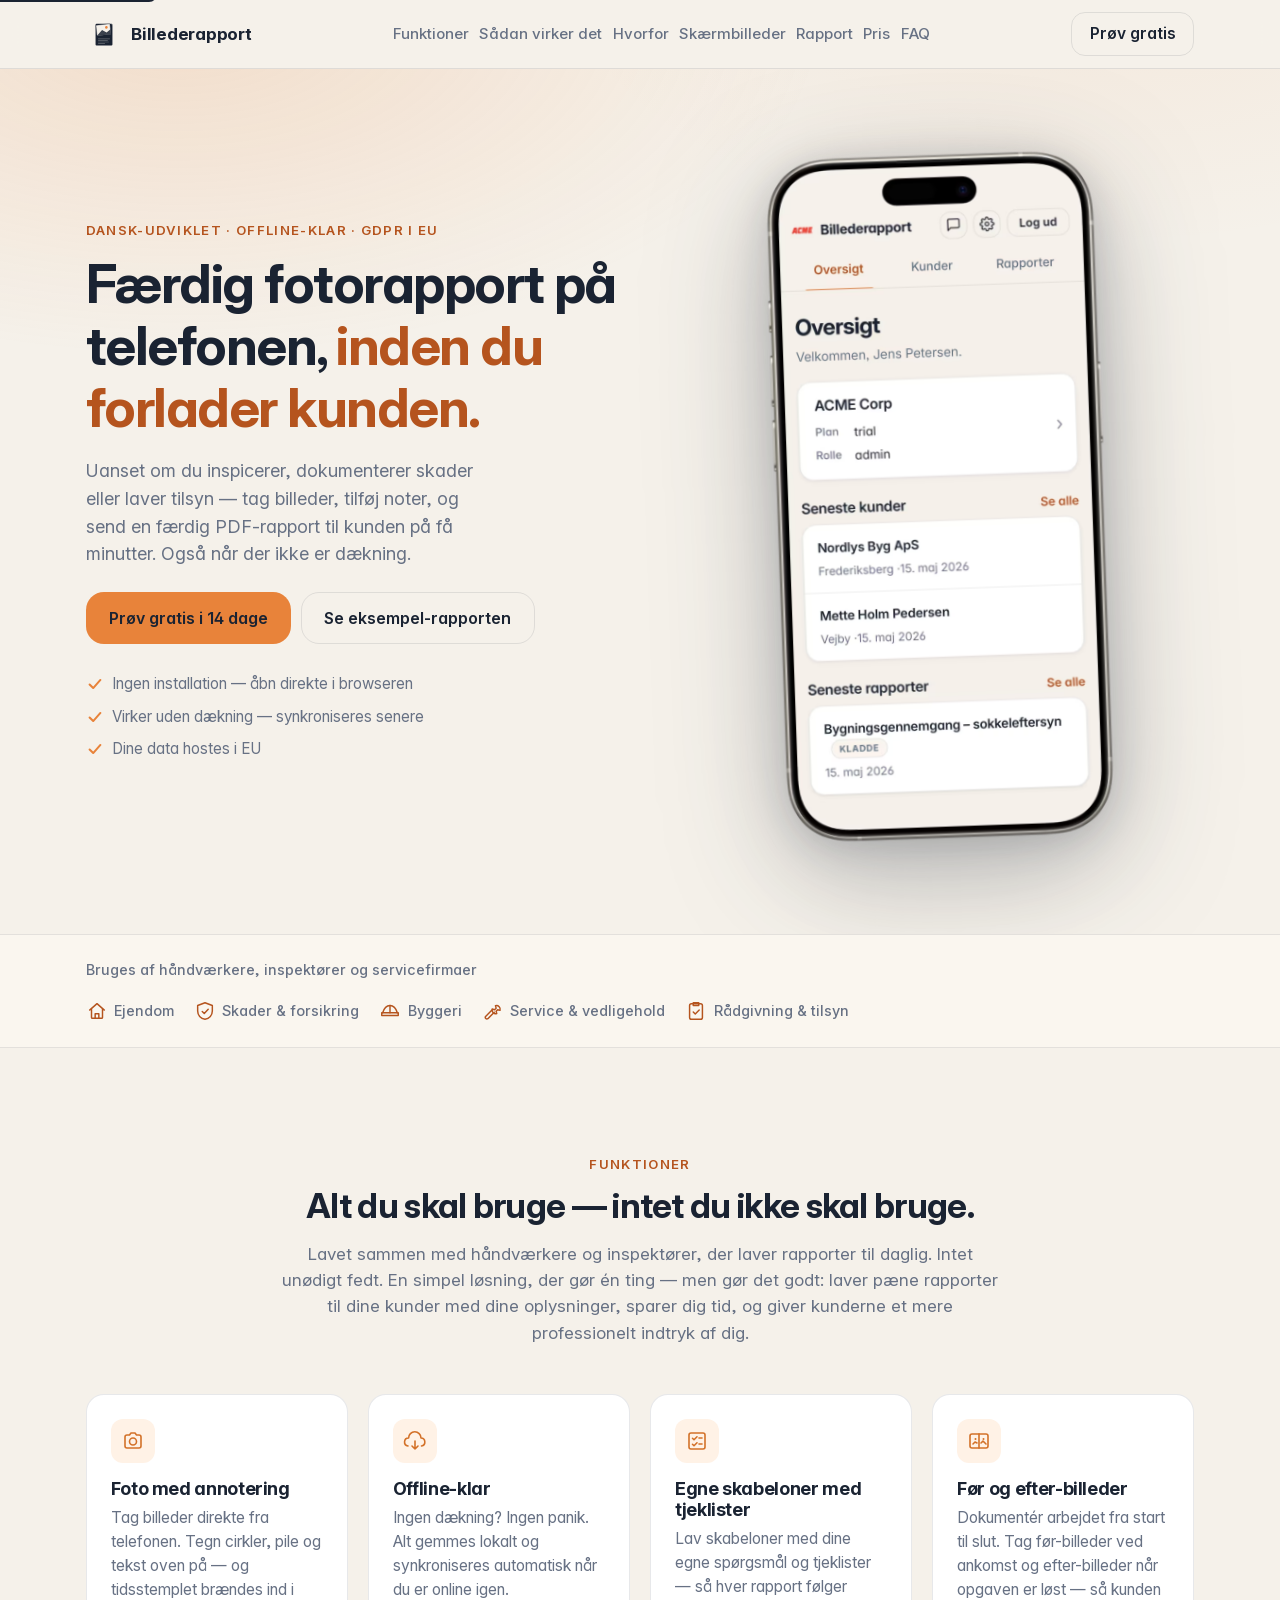
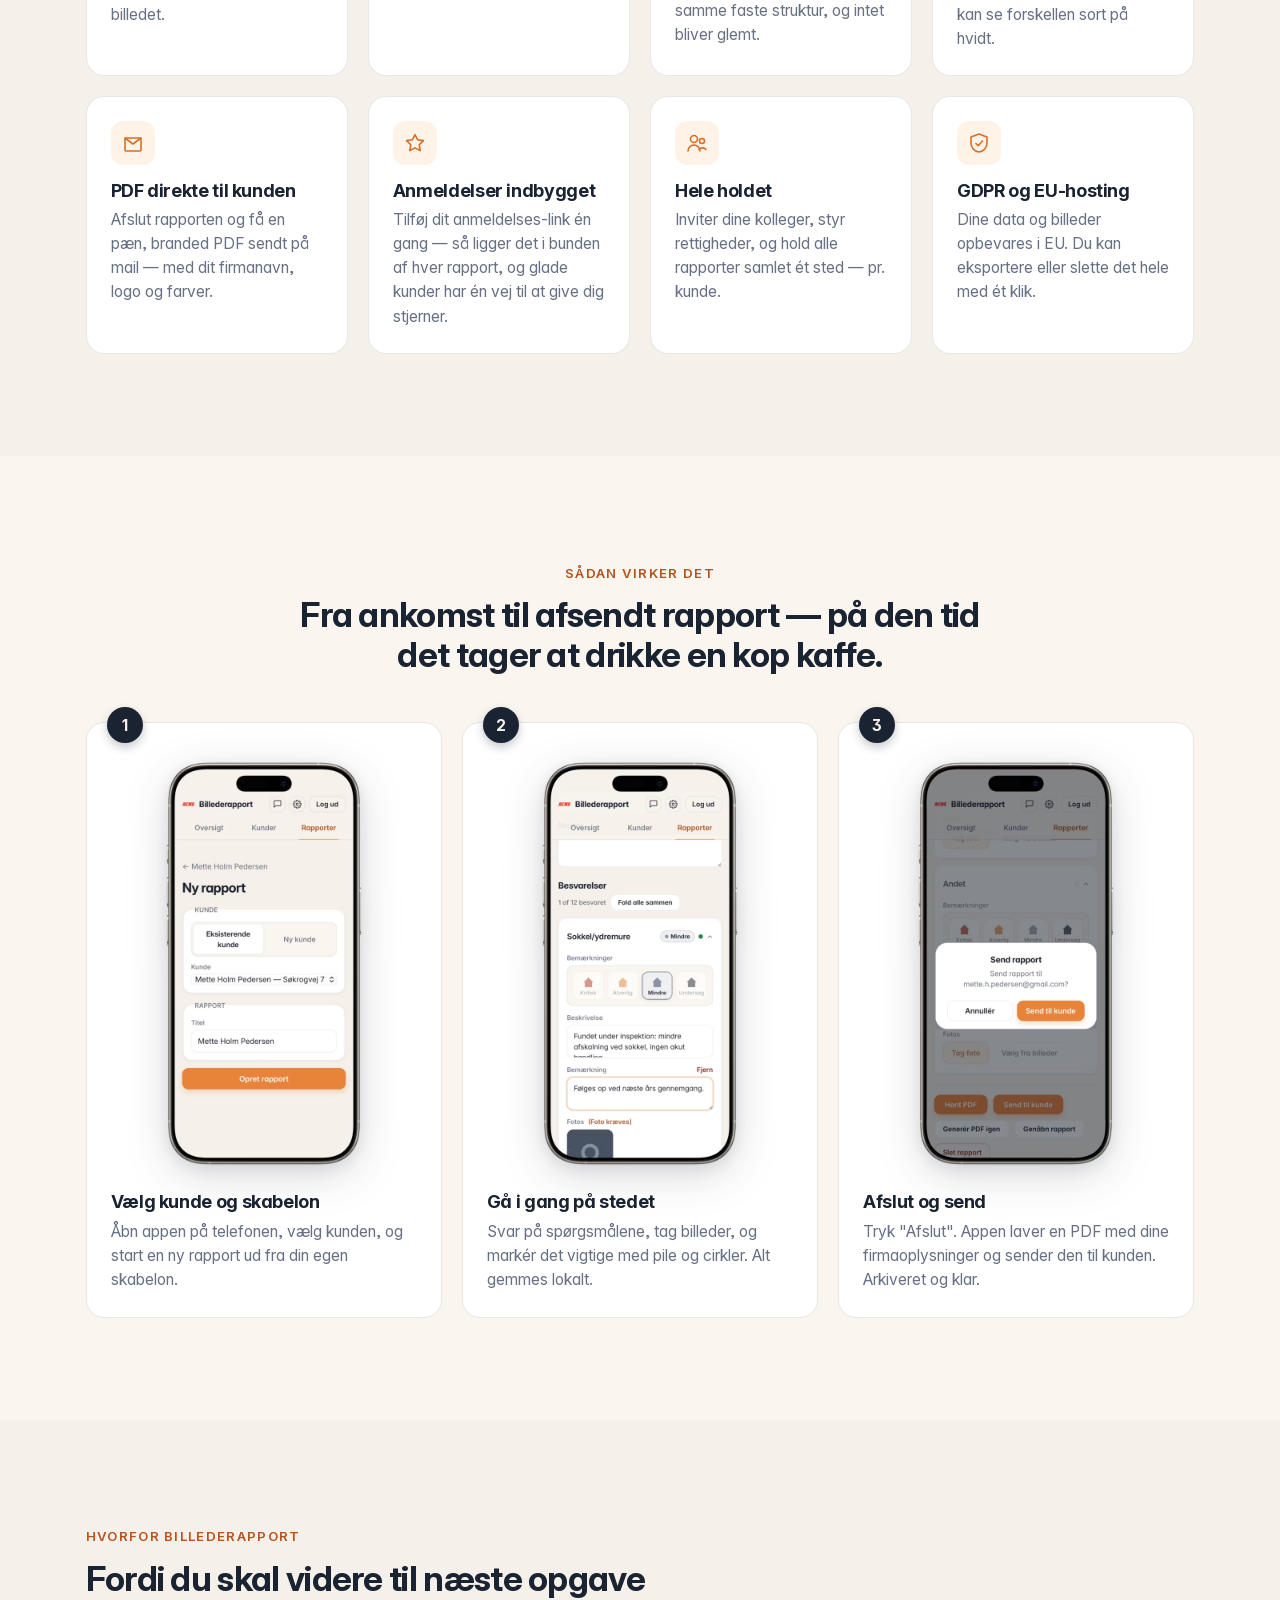
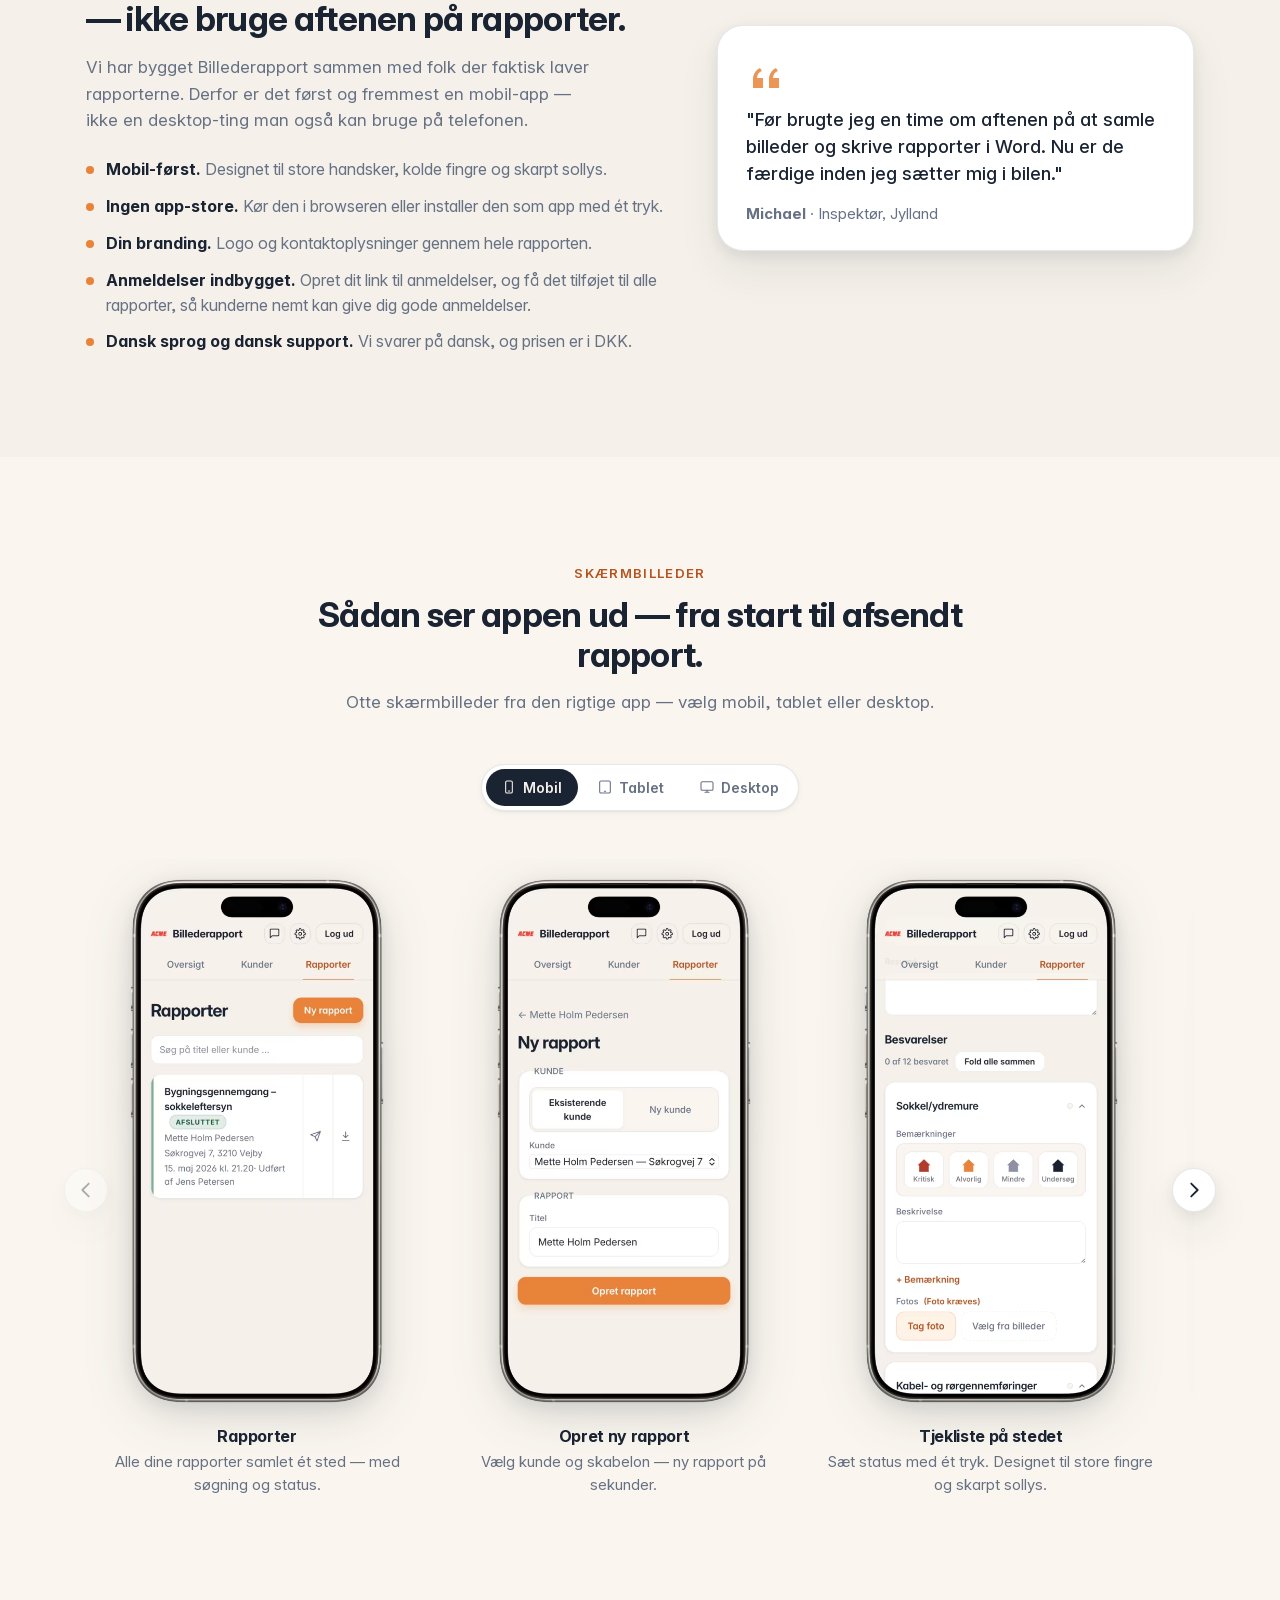
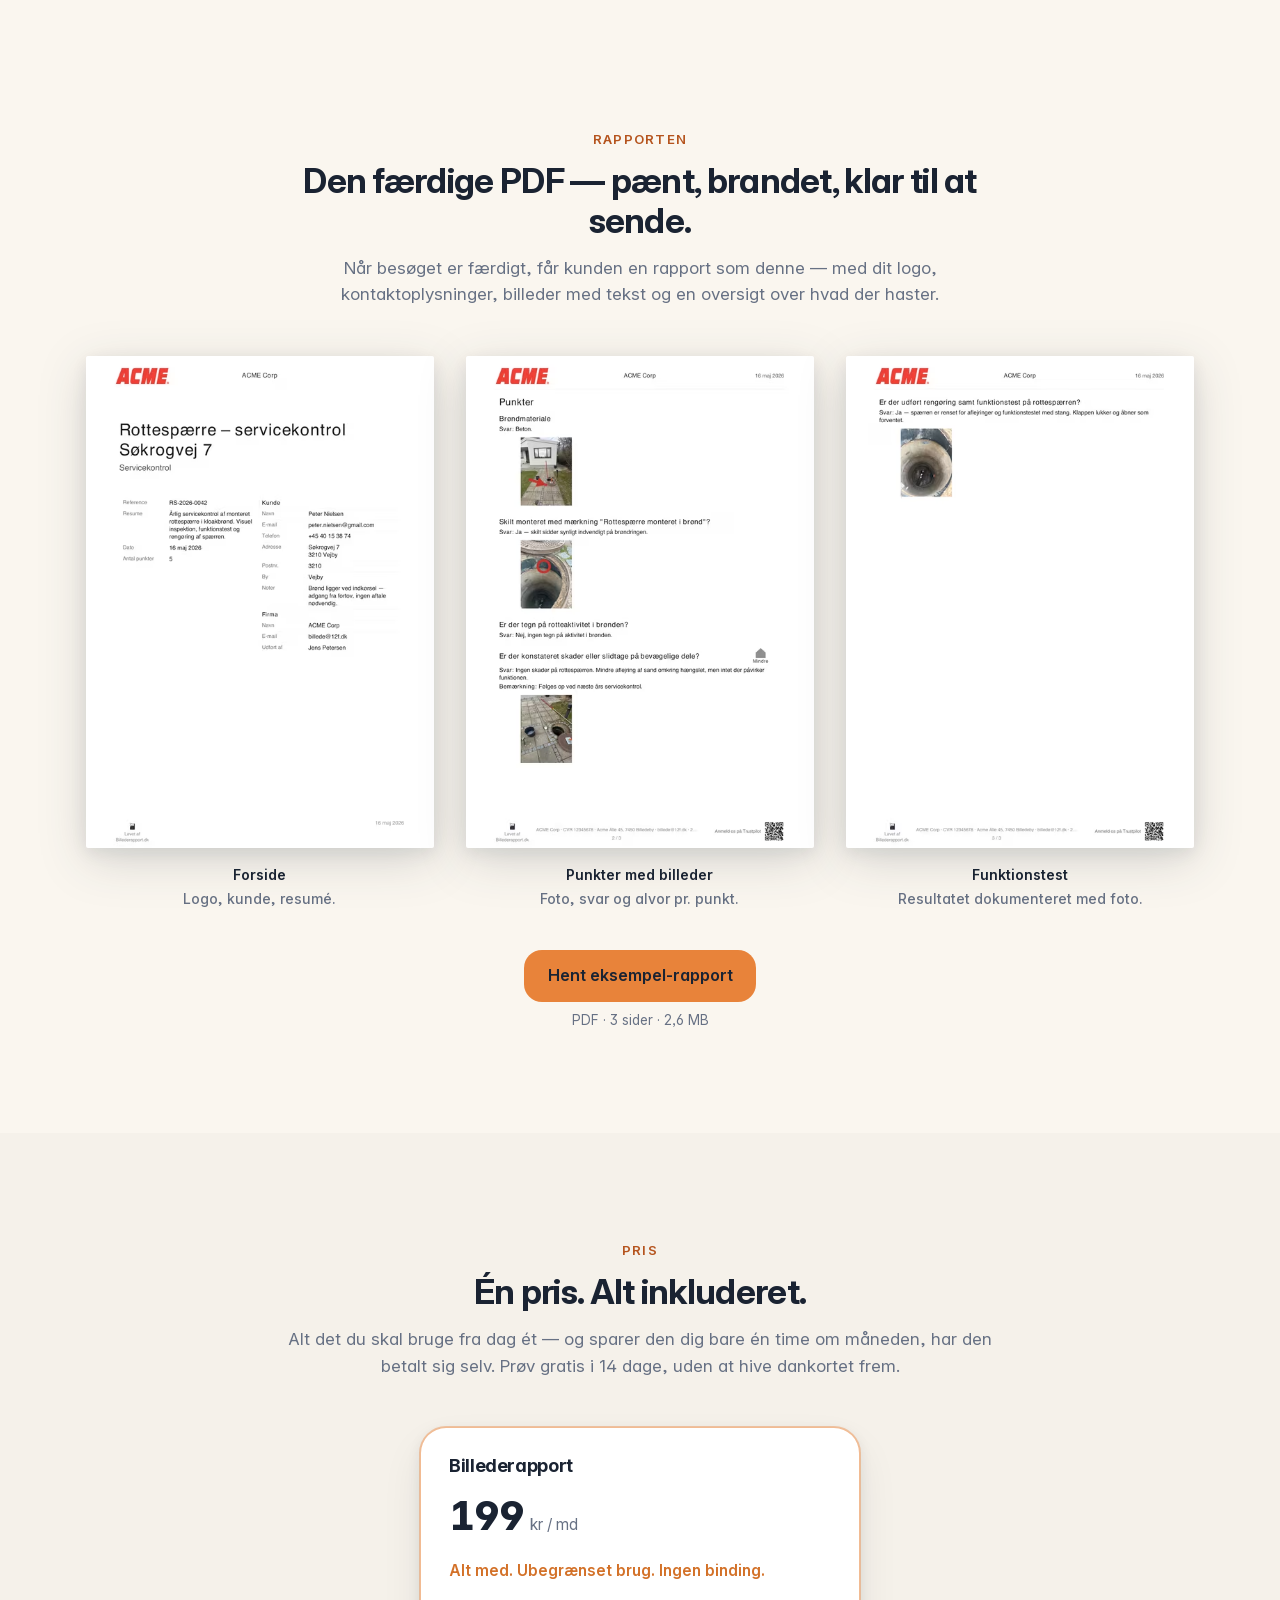
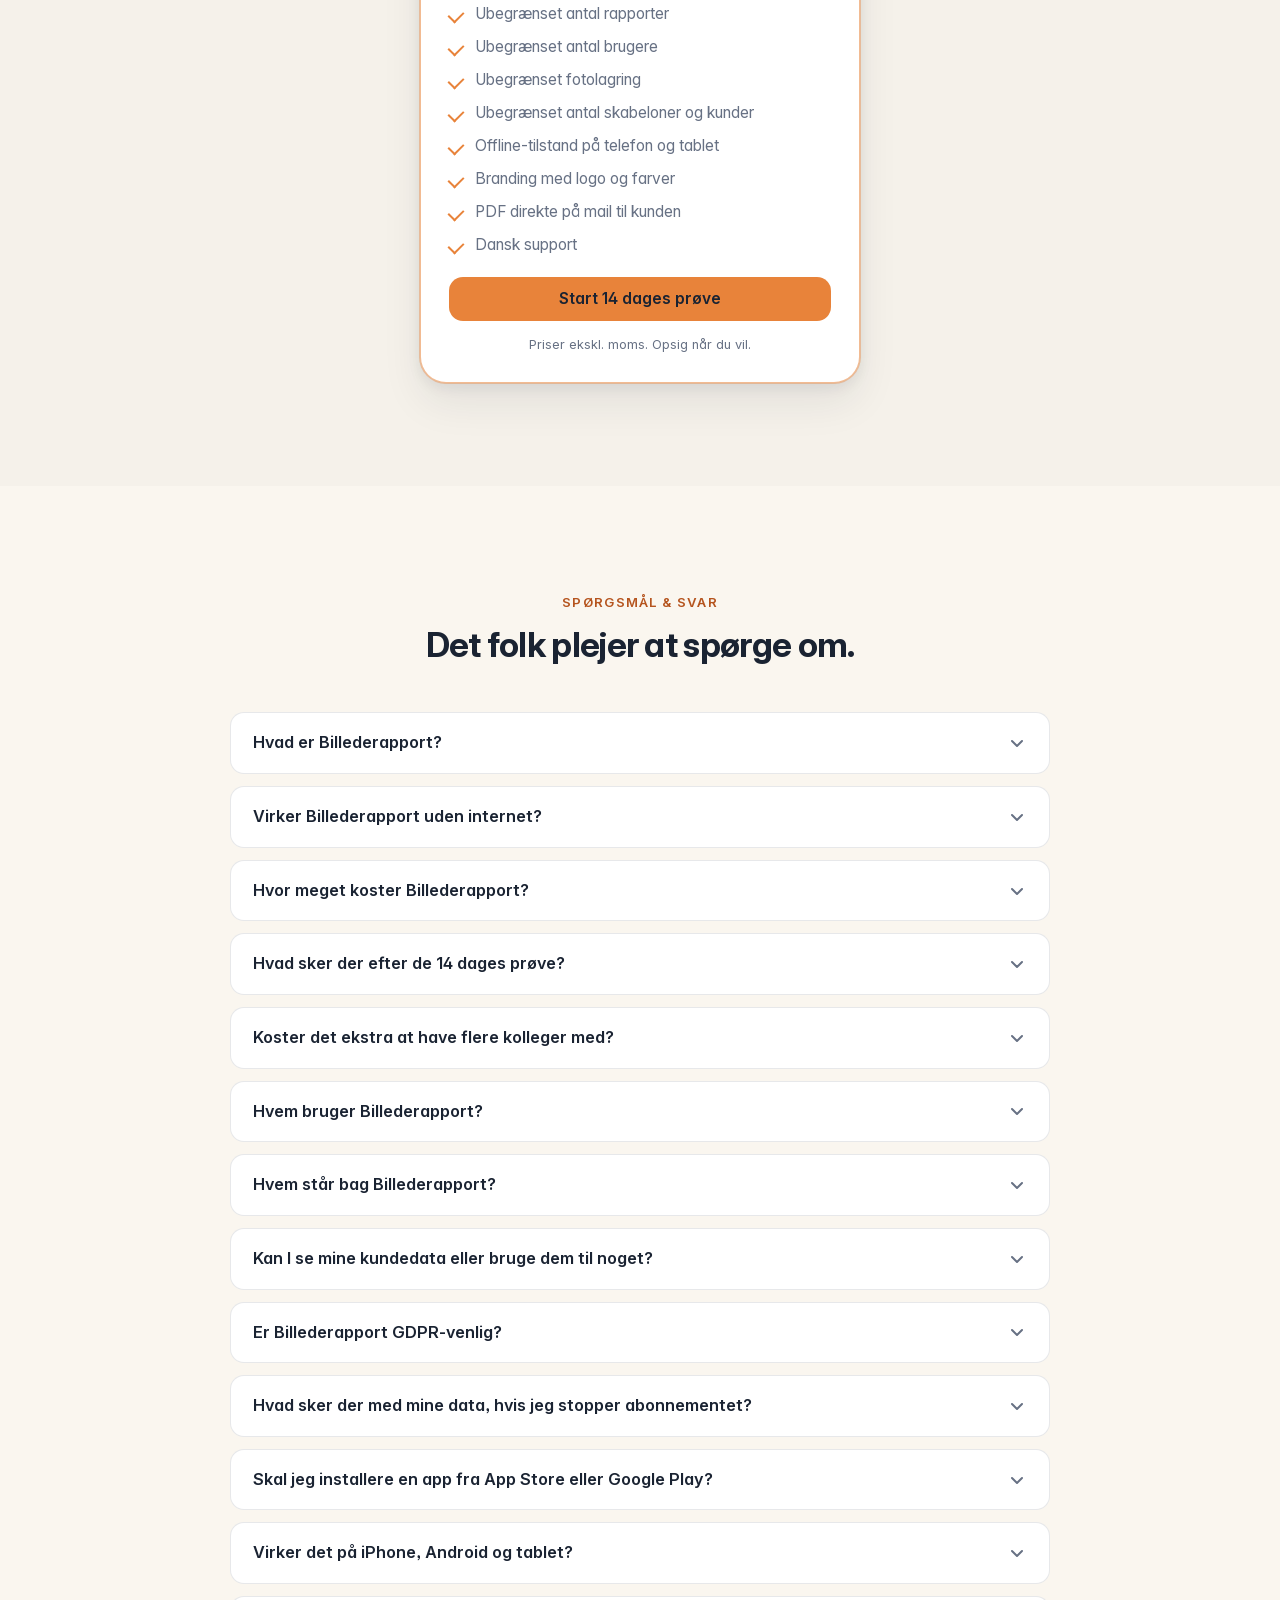
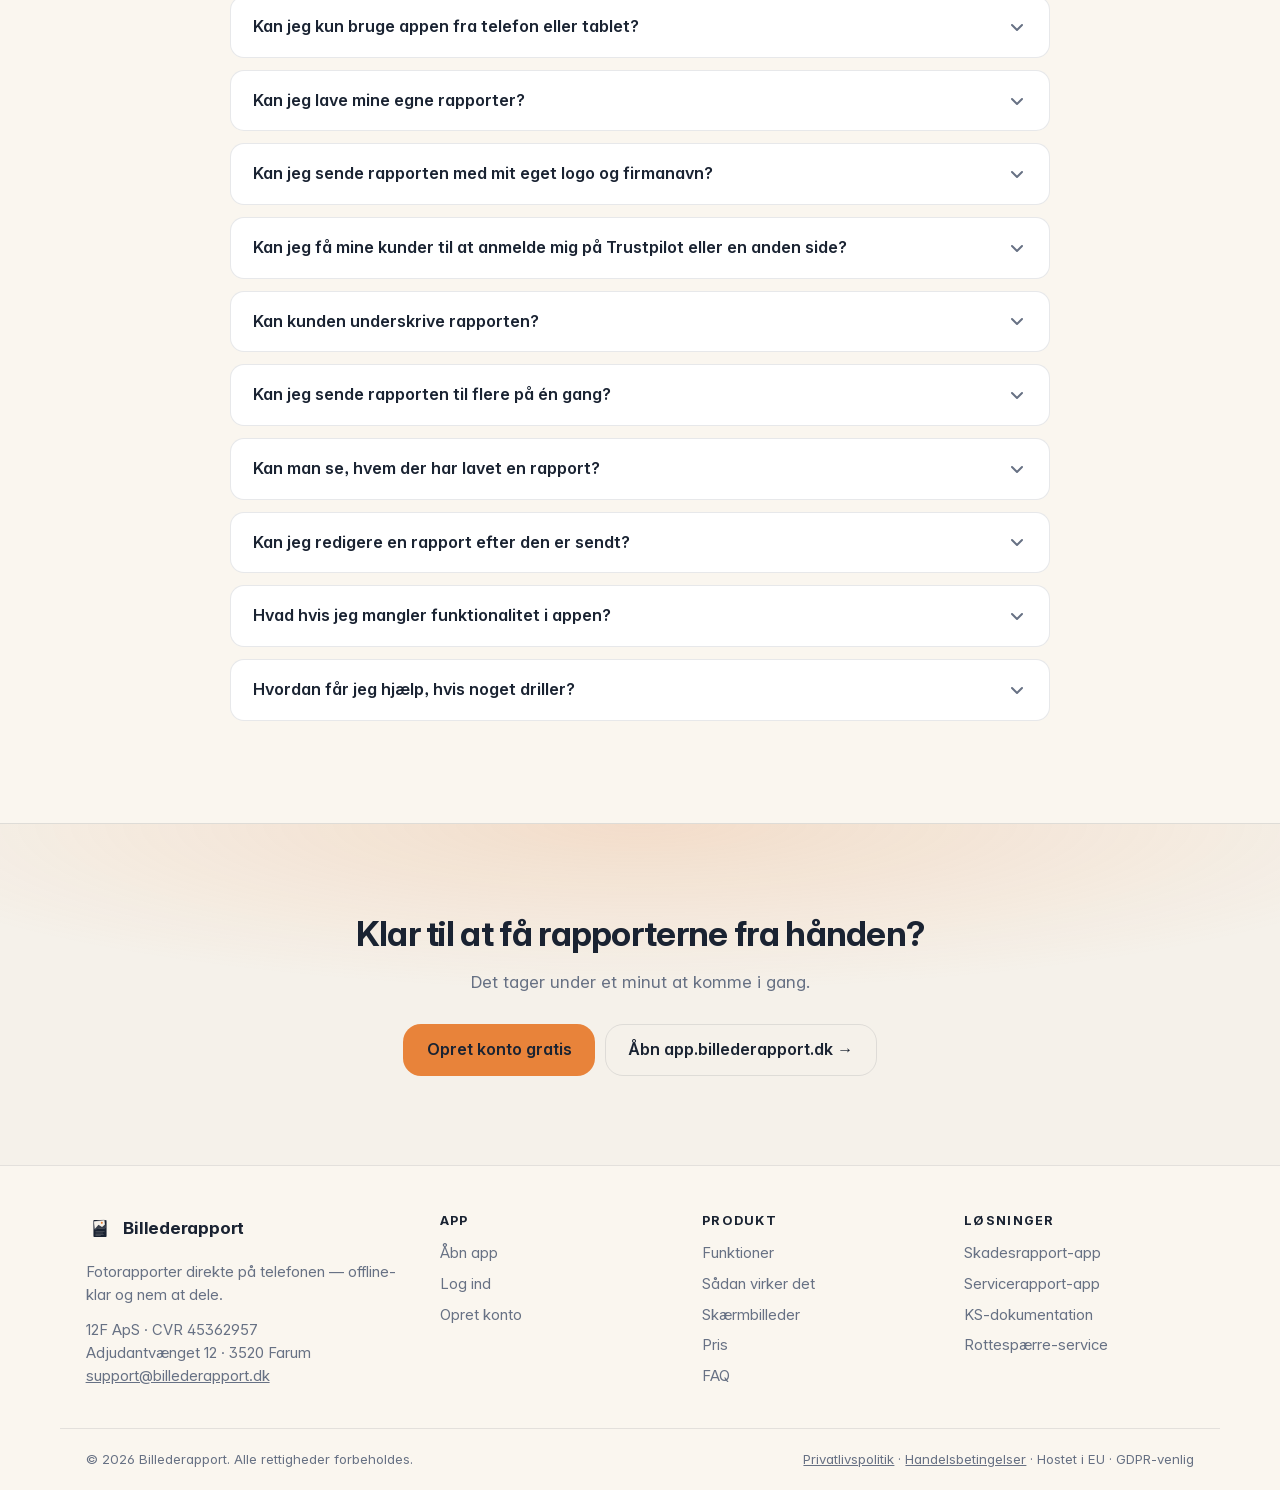
==== index.html @ 7e0859b1 "Publish business address: footer, legal pages, Organization JSON-LD (#67) Adjudantvænget 12, 3520 Fa" ====
<!doctype html>
<html lang="da">
  <head>
    <meta charset="utf-8" />
    <meta name="viewport" content="width=device-width, initial-scale=1, viewport-fit=cover" />
    <meta name="theme-color" content="#F5F1EA" media="(prefers-color-scheme: light)" />
    <meta name="theme-color" content="#0E1520" media="(prefers-color-scheme: dark)" />
    <meta name="color-scheme" content="light dark" />

    <title>Fotorapport-app til håndværkere og inspektører | Billederapport</title>
    <meta name="description" content="Fotorapport-app til håndværkere og inspektører. Tag billeder, tilføj noter og send en færdig PDF til kunden — også uden dækning. Dansk og GDPR-venlig." />

    <meta property="og:type" content="website" />
    <meta property="og:locale" content="da_DK" />
    <meta property="og:title" content="Fotorapport-app til håndværkere og inspektører | Billederapport" />
    <meta
      property="og:description"
      content="Tag billeder, tilføj noter og send en færdig PDF-rapport til kunden. Offline-klar og mobil-først."
    />
    <meta property="og:image" content="https://billederapport.dk/assets/og/og-card.png" />
    <meta property="og:image:width" content="1200" />
    <meta property="og:image:height" content="630" />
    <meta property="og:url" content="https://billederapport.dk/" />
    <meta name="twitter:card" content="summary_large_image" />
    <meta name="twitter:image" content="https://billederapport.dk/assets/og/og-card.png" />

    <link rel="icon" href="/favicon.ico" sizes="any" />
    <link rel="icon" type="image/svg+xml" href="/assets/logo/logo-color.svg" media="(prefers-color-scheme: light)" />
    <link rel="icon" type="image/svg+xml" href="/assets/logo/logo-dark.svg" media="(prefers-color-scheme: dark)" />
    <link rel="apple-touch-icon" sizes="180x180" href="/assets/logo/apple-touch-icon.png" />

    <link rel="canonical" href="https://billederapport.dk/" />
    <link rel="alternate" hreflang="da-DK" href="https://billederapport.dk/" />
    <link rel="alternate" hreflang="x-default" href="https://billederapport.dk/" />

    <meta name="robots" content="index, follow, max-image-preview:large, max-snippet:-1, max-video-preview:-1" />
    <meta name="author" content="Billederapport" />
    <meta name="publisher" content="Billederapport" />
    <meta name="geo.region" content="DK" />
    <meta name="geo.placename" content="Denmark" />
    <meta name="language" content="Danish" />
    <meta name="keywords" content="fotorapport, fotorapport app, skadesrapport, inspektionsrapport, tilsynsrapport, fotodokumentation, byggetilsyn, mobil rapport, PDF rapport, håndværker app, GDPR, offline" />

    <meta property="og:site_name" content="Billederapport" />
    <meta property="og:image:alt" content="Billederapport — fotorapport på telefonen med branded PDF" />
    <meta property="og:image:type" content="image/png" />
    <meta name="twitter:title" content="Fotorapport-app til håndværkere og inspektører | Billederapport" />
    <meta name="twitter:description" content="Tag billeder, tilføj noter og send en færdig PDF-rapport til kunden. Offline-klar og mobil-først." />
    <meta name="twitter:image:alt" content="Billederapport — fotorapport på telefonen med branded PDF" />

    <meta name="apple-mobile-web-app-title" content="Billederapport" />
    <meta name="application-name" content="Billederapport" />

    <link rel="preload" href="/assets/fonts/InterVariable-v2.woff2" as="font" type="font/woff2" crossorigin />
    <link rel="dns-prefetch" href="https://app.billederapport.dk" />
    <link rel="dns-prefetch" href="https://umami.robert-jensen.dk" />
    <style>
@font-face {
  font-family: 'InterVariable';
  font-style: normal;
  font-weight: 100 900;
  font-display: swap;
  src: url('/assets/fonts/InterVariable-v2.woff2') format('woff2-variations');
}

/* ---------- Tokens ---------- */
:root {
  --ink: #1a2332;
  --ink-soft: #3a4657;
  --ink-muted: #677184;
  --paper: #f5f1ea;
  --paper-soft: #faf6ef;
  --paper-strong: #ece6db;
  --accent: #e8833a;
  --accent-strong: #d37128;
  --accent-text: #b5541e;
  --accent-soft: #fff2e6;
  --dark-bg: #0e1520;
  --dark-surface: #141c2a;
  --dark-surface-2: #1c2637;
  --dark-border: #27344a;
  --ring: rgba(232, 131, 58, 0.35);
  --radius-sm: 8px;
  --radius: 14px;
  --radius-lg: 18px;
  --radius-xl: 26px;
  --shadow-sm: 0 1px 2px rgba(26, 35, 50, 0.06), 0 2px 6px rgba(26, 35, 50, 0.05);
  --shadow: 0 4px 14px rgba(26, 35, 50, 0.08), 0 20px 40px rgba(26, 35, 50, 0.08);
  --shadow-lg: 0 20px 60px rgba(26, 35, 50, 0.18);
  --bg: var(--paper);
  --surface: #ffffff;
  --surface-2: var(--paper-soft);
  --text: var(--ink);
  --text-muted: var(--ink-muted);
  --border: rgba(26, 35, 50, 0.1);
  --font-sans:
    'Inter', -apple-system, BlinkMacSystemFont, 'Segoe UI', Roboto, Helvetica,
    Arial, sans-serif;
}

@supports (font-variation-settings: normal) {
  :root {
    --font-sans:
      'InterVariable', -apple-system, BlinkMacSystemFont, 'Segoe UI', Roboto,
      Helvetica, Arial, sans-serif;
  }
}

@media (prefers-color-scheme: dark) {
  :root {
    --bg: var(--dark-bg);
    --surface: var(--dark-surface);
    --surface-2: var(--dark-surface-2);
    --text: #eef1f6;
    --text-muted: #8b97ad;
    --border: var(--dark-border);
    --paper-strong: #1c2637;
    --accent-soft: rgba(232, 131, 58, 0.14);
    --accent-text: #e8833a;
  }
}

/* ---------- Reset ---------- */
*,
*::before,
*::after {
  box-sizing: border-box;
}
html {
  -webkit-text-size-adjust: 100%;
  scroll-behavior: smooth;
  scroll-padding-top: 84px;
}
body {
  margin: 0;
  font-family: var(--font-sans);
  font-size: 17px;
  line-height: 1.55;
  color: var(--text);
  background: var(--bg);
  -webkit-font-smoothing: antialiased;
  -moz-osx-font-smoothing: grayscale;
  font-feature-settings: 'cv11', 'ss01', 'ss03';
}
img,
svg {
  display: block;
  max-width: 100%;
}
a {
  color: inherit;
}
h1,
h2,
h3,
h4 {
  margin: 0;
  color: var(--text);
  letter-spacing: -0.02em;
  font-weight: 700;
  line-height: 1.15;
}
h1 {
  font-size: clamp(2.1rem, 2.2vw + 1.6rem, 3.6rem);
  letter-spacing: -0.028em;
}
h2 {
  font-size: clamp(1.6rem, 1.2vw + 1.2rem, 2.4rem);
}
h3 {
  font-size: 1.125rem;
}
p {
  margin: 0;
}
ul,
ol {
  margin: 0;
  padding: 0;
  list-style: none;
}
button {
  font: inherit;
}

.skip-link {
  position: fixed;
  left: 0;
  top: -40px;
  background: var(--ink);
  color: var(--paper);
  padding: 0.5rem 0.75rem;
  border-radius: 0 0 8px 0;
  z-index: 100;
  text-decoration: none;
}
.skip-link:focus {
  top: 0;
}

/* ---------- Layout ---------- */
.container {
  width: 100%;
  max-width: 1160px;
  margin: 0 auto;
  padding: 0 clamp(1rem, 2vw, 2rem);
}

.section {
  padding: clamp(4rem, 8vw, 7rem) 0;
}
.section-alt {
  background: var(--surface-2);
}

.section-head {
  max-width: 720px;
  margin: 0 auto 3rem;
  text-align: center;
}
.section-head .section-lede {
  margin-top: 0.9rem;
  color: var(--text-muted);
  font-size: 1.0625rem;
}

.eyebrow {
  display: inline-block;
  margin-bottom: 0.75rem;
  color: var(--accent-text);
  font-size: 0.825rem;
  font-weight: 600;
  letter-spacing: 0.1em;
  text-transform: uppercase;
}

.accent {
  color: var(--accent-text);
}

/* ---------- Buttons ---------- */
.btn {
  display: inline-flex;
  align-items: center;
  justify-content: center;
  gap: 0.4rem;
  height: 44px;
  padding: 0 1.1rem;
  border-radius: var(--radius);
  font-size: 0.975rem;
  font-weight: 600;
  text-decoration: none;
  border: 1px solid transparent;
  transition:
    transform 0.08s ease,
    background-color 0.15s ease,
    border-color 0.15s ease,
    box-shadow 0.15s ease,
    opacity 0.15s ease;
  white-space: nowrap;
}
.btn:active {
  transform: scale(0.985);
}
.btn:focus-visible {
  outline: none;
  box-shadow: 0 0 0 3px var(--ring);
}
.btn-primary {
  background: var(--accent);
  color: var(--ink);
}
.btn-primary:hover {
  background: var(--accent-strong);
  color: var(--ink);
}
.btn-ghost {
  background: transparent;
  color: var(--text);
  border-color: var(--border);
}
.btn-ghost:hover {
  background: var(--surface-2);
}
.btn-lg {
  height: 52px;
  padding: 0 1.4rem;
  font-size: 1rem;
  border-radius: var(--radius-lg);
}
.btn-block {
  width: 100%;
}

/* Shared focus ring for non-button interactive elements */
.brand:focus-visible,
.nav-links a:focus-visible,
.footer-col a:focus-visible,
.cta-row a:focus-visible {
  outline: none;
  box-shadow: 0 0 0 3px var(--ring);
  border-radius: 6px;
  opacity: 1;
}

/* ---------- Header ---------- */
.site-header {
  position: sticky;
  top: 0;
  z-index: 20;
  background: color-mix(in srgb, var(--bg) 85%, transparent);
  backdrop-filter: saturate(1.2) blur(14px);
  -webkit-backdrop-filter: saturate(1.2) blur(14px);
  border-bottom: 1px solid var(--border);
}
.nav {
  display: flex;
  align-items: center;
  justify-content: space-between;
  height: 68px;
  gap: 1rem;
}
.brand {
  display: inline-flex;
  align-items: center;
  gap: 0.6rem;
  text-decoration: none;
  color: var(--text);
  font-weight: 700;
  letter-spacing: -0.015em;
}
.brand-name {
  font-size: 1.0625rem;
}
.brand-mark {
  border-radius: 8px;
}
.brand-mark-dark {
  display: none;
}
@media (prefers-color-scheme: dark) {
  .brand-mark-light {
    display: none;
  }
  .brand-mark-dark {
    display: block;
  }
}

.nav-links {
  display: none;
  gap: clamp(0.3rem, 0.8vw, 1.5rem);
  font-size: clamp(0.8125rem, 0.3vw + 0.7rem, 0.95rem);
}
.nav-links a {
  text-decoration: none;
  color: var(--text-muted);
  font-weight: 500;
  white-space: nowrap;
}
.nav-links a:hover {
  color: var(--text);
}
.nav-actions {
  display: flex;
  align-items: center;
}
@media (min-width: 760px) {
  .nav-links {
    display: flex;
  }
}
@media (max-width: 399px) {
  .brand-name {
    display: none;
  }
  .btn {
    padding: 0 0.85rem;
    font-size: 0.9rem;
  }
}

/* ---------- Hero ---------- */
.hero {
  position: relative;
  padding: clamp(3rem, 5vw, 5rem) 0 clamp(4rem, 7vw, 6rem);
  overflow: hidden;
}
.hero::before {
  content: '';
  position: absolute;
  inset: -20% -10% auto -10%;
  height: 70%;
  background: radial-gradient(
      60% 80% at 20% 20%,
      rgba(232, 131, 58, 0.18) 0%,
      transparent 70%
    ),
    radial-gradient(
      60% 80% at 80% 10%,
      rgba(232, 131, 58, 0.08) 0%,
      transparent 60%
    );
  z-index: 0;
  pointer-events: none;
}
.hero-grid {
  position: relative;
  display: grid;
  grid-template-columns: 1fr;
  gap: clamp(2.5rem, 5vw, 4.5rem);
  align-items: center;
}
@media (min-width: 900px) {
  .hero-grid {
    grid-template-columns: 1.05fr 1fr;
  }
}
.hero-copy .lede {
  margin-top: 1.15rem;
  color: var(--text-muted);
  font-size: 1.125rem;
  max-width: 36ch;
}
.cta-row {
  display: flex;
  flex-wrap: wrap;
  gap: 0.6rem;
  margin-top: 1.5rem;
}
.cta-row-centered {
  justify-content: center;
}

.trust-points {
  margin-top: 1.75rem;
  display: grid;
  gap: 0.55rem;
  color: var(--text-muted);
  font-size: 0.95rem;
}
.trust-points li {
  display: flex;
  align-items: center;
  gap: 0.55rem;
}
.trust-points svg {
  color: var(--accent);
  flex: 0 0 auto;
}

/* ---------- Hero visual: real app screenshot ---------- */
.hero-visual {
  position: relative;
  justify-self: center;
  width: 100%;
  max-width: 340px;
  margin-top: 1rem;
}
.phone {
  position: relative;
  display: block;
  width: 100%;
  filter:
    drop-shadow(0 30px 60px rgba(26, 35, 50, 0.28))
    drop-shadow(0 8px 18px rgba(26, 35, 50, 0.18));
  transform: rotate(-2deg);
  transform-origin: center;
}
.phone img {
  display: block;
  width: 100%;
  height: auto;
}

@media (max-width: 480px) {
  .hero-visual {
    max-width: 300px;
  }
  .phone {
    transform: none;
  }
}

@media (max-width: 420px) {
  .eyebrow {
    letter-spacing: 0.05em;
    font-size: 0.78rem;
  }
}

/* ---------- Strip ---------- */
.strip {
  padding: 1.5rem 0;
  border-top: 1px solid var(--border);
  border-bottom: 1px solid var(--border);
  background: var(--surface-2);
}
.strip-inner {
  display: flex;
  flex-wrap: wrap;
  align-items: center;
  gap: 1.2rem;
  justify-content: space-between;
}
.strip-text {
  color: var(--text-muted);
  font-size: 0.9rem;
  font-weight: 500;
}
.strip-icons {
  display: flex;
  flex-wrap: wrap;
  gap: 1.25rem;
  color: var(--text-muted);
  font-size: 0.9rem;
  font-weight: 500;
}
.strip-icons li {
  display: inline-flex;
  align-items: center;
  gap: 0.4rem;
}
.strip-icons svg {
  color: var(--accent-text);
  flex: 0 0 auto;
}
.strip-icons a {
  display: inline-flex;
  align-items: center;
  gap: 0.4rem;
  color: inherit;
  text-decoration: none;
}
.strip-icons a:hover {
  color: var(--text);
  text-decoration: underline;
}
.strip-icons a:focus-visible {
  outline: none;
  box-shadow: 0 0 0 3px var(--ring);
  border-radius: 6px;
}

/* ---------- Features ---------- */
.feature-grid {
  display: grid;
  gap: 1.25rem;
  grid-template-columns: repeat(auto-fit, minmax(260px, 1fr));
}
.feature {
  padding: 1.5rem;
  background: var(--surface);
  border: 1px solid var(--border);
  border-radius: var(--radius-lg);
  transition:
    transform 0.15s ease,
    box-shadow 0.15s ease,
    border-color 0.15s ease;
}
.feature:hover {
  transform: translateY(-2px);
  box-shadow: var(--shadow);
  border-color: color-mix(in srgb, var(--accent) 30%, var(--border));
}
.feature-icon {
  width: 44px;
  height: 44px;
  border-radius: 12px;
  background: var(--accent-soft);
  color: var(--accent-strong);
  display: flex;
  align-items: center;
  justify-content: center;
  margin-bottom: 1rem;
}
.feature h3 {
  margin-bottom: 0.4rem;
}
.feature p {
  color: var(--text-muted);
  font-size: 0.975rem;
}

/* ---------- Steps ---------- */
.steps {
  display: grid;
  gap: 1.25rem;
  grid-template-columns: repeat(auto-fit, minmax(260px, 1fr));
  counter-reset: step;
}
.step {
  position: relative;
  padding: 1.75rem 1.5rem 1.5rem;
  background: var(--surface);
  border: 1px solid var(--border);
  border-radius: var(--radius-lg);
  display: flex;
  flex-direction: column;
}
.step-num {
  position: absolute;
  top: -16px;
  left: 20px;
  width: 36px;
  height: 36px;
  display: flex;
  align-items: center;
  justify-content: center;
  border-radius: 999px;
  background: var(--ink);
  color: var(--paper);
  font-weight: 700;
  font-size: 0.95rem;
  box-shadow: 0 4px 10px rgba(26, 35, 50, 0.25);
  z-index: 1;
}
@media (prefers-color-scheme: dark) {
  .step-num {
    background: var(--accent);
    color: #fff;
  }
}
.step-img {
  display: block;
  width: 100%;
  max-width: 200px;
  margin: 0.5rem auto 1.5rem;
  filter:
    drop-shadow(0 10px 20px rgba(26, 35, 50, 0.18))
    drop-shadow(0 3px 6px rgba(26, 35, 50, 0.08));
}
.step-img img {
  display: block;
  width: 100%;
  height: auto;
}
.step h3 {
  margin-bottom: 0.45rem;
}
.step p {
  color: var(--text-muted);
  font-size: 0.975rem;
}

/* ---------- Why + quote ---------- */
.why-grid {
  display: grid;
  gap: 3rem;
  grid-template-columns: 1fr;
  align-items: center;
}
@media (min-width: 900px) {
  .why-grid {
    grid-template-columns: 1.1fr 0.9fr;
  }
}
.why-copy .section-lede {
  margin-top: 1rem;
  color: var(--text-muted);
  font-size: 1.0625rem;
  max-width: 52ch;
}
.why-list {
  margin-top: 1.5rem;
  display: grid;
  gap: 0.75rem;
  color: var(--text-muted);
  font-size: 1rem;
}
.why-list li {
  padding-left: 1.25rem;
  position: relative;
}
.why-list li::before {
  content: '';
  position: absolute;
  left: 0;
  top: 0.55em;
  width: 8px;
  height: 8px;
  border-radius: 999px;
  background: var(--accent);
}
.why-list strong {
  color: var(--text);
}

.quote-card {
  position: relative;
  padding: 2rem 1.75rem 1.5rem;
  background: var(--surface);
  border: 1px solid var(--border);
  border-radius: var(--radius-xl);
  box-shadow: var(--shadow);
}
.quote-card blockquote {
  margin: 0 0 1rem;
  font-size: 1.125rem;
  line-height: 1.5;
  color: var(--text);
  font-weight: 500;
}
.quote-card figcaption {
  color: var(--text-muted);
  font-size: 0.925rem;
}
.quote-mark {
  color: var(--accent);
  opacity: 0.85;
  margin-bottom: 0.5rem;
}

/* ---------- Screenshots gallery ---------- */
.device-toggle {
  display: flex;
  gap: 4px;
  padding: 4px;
  width: fit-content;
  margin: 0 auto 3rem;
  background: var(--surface);
  border: 1px solid var(--border);
  border-radius: 999px;
  box-shadow: var(--shadow-sm);
}
.device-toggle button {
  border: none;
  background: transparent;
  color: var(--text-muted);
  font-size: 0.875rem;
  font-weight: 600;
  padding: 0.5rem 0.95rem;
  border-radius: 999px;
  cursor: pointer;
  display: inline-flex;
  align-items: center;
  gap: 0.4rem;
  transition: background-color 0.15s ease, color 0.15s ease;
}
.device-toggle button:hover {
  color: var(--text);
}
.device-toggle button.is-active {
  background: var(--ink);
  color: #f5f1ea;
}
.device-toggle button:focus-visible {
  outline: 3px solid var(--ring);
  outline-offset: 2px;
}
@media (prefers-color-scheme: dark) {
  .device-toggle button.is-active {
    background: var(--accent);
    color: var(--ink);
  }
}

.carousel {
  position: relative;
  max-width: 1160px;
  margin: 0 auto;
}
.shots-grid {
  display: flex;
  gap: 1.5rem;
  overflow-x: auto;
  overflow-y: hidden;
  scroll-snap-type: x mandatory;
  scroll-behavior: smooth;
  padding: 1rem 1rem 1.5rem;
  scrollbar-width: none;
  -ms-overflow-style: none;
}
.shots-grid::-webkit-scrollbar {
  display: none;
}
.shots-grid[data-device='mobile'] .shot {
  flex: 0 0 max(240px, calc((100% - 3rem) / 3));
}
.shots-grid[data-device='tablet'] .shot {
  flex: 0 0 max(300px, calc((100% - 1.5rem) / 2));
}
.shots-grid[data-device='desktop'] .shot {
  flex: 0 0 max(360px, 100%);
}
.shot {
  display: flex;
  flex-direction: column;
  align-items: center;
  text-align: center;
  scroll-snap-align: start;
}
.shot-img {
  display: block;
  width: 100%;
  filter:
    drop-shadow(0 12px 24px rgba(26, 35, 50, 0.16))
    drop-shadow(0 4px 8px rgba(26, 35, 50, 0.08));
}
.shots-grid[data-device='mobile'] .shot-img {
  max-width: 260px;
}
.shots-grid[data-device='tablet'] .shot-img {
  max-width: 360px;
}
.shots-grid[data-device='desktop'] .shot-img {
  max-width: 720px;
}
.shot-img img {
  display: block;
  width: 100%;
  height: auto;
}
.shot-caption {
  margin-top: 1.25rem;
  max-width: 36ch;
}
.shot-caption h3 {
  font-size: 1rem;
  font-weight: 700;
}
.shot-caption p {
  margin-top: 0.4rem;
  color: var(--text-muted);
  font-size: 0.925rem;
  line-height: 1.5;
}

.carousel-arrow {
  position: absolute;
  top: 50%;
  transform: translateY(-50%);
  width: 44px;
  height: 44px;
  display: flex;
  align-items: center;
  justify-content: center;
  background: var(--surface);
  border: 1px solid var(--border);
  border-radius: 999px;
  color: var(--text);
  cursor: pointer;
  box-shadow: var(--shadow);
  z-index: 2;
  transition: background-color 0.15s ease, color 0.15s ease, opacity 0.15s ease;
}
.carousel-arrow:hover:not(:disabled) {
  background: var(--ink);
  color: var(--paper);
}
.carousel-arrow:focus-visible {
  outline: 3px solid var(--ring);
  outline-offset: 2px;
}
.carousel-arrow:disabled {
  opacity: 0.35;
  cursor: not-allowed;
}
.carousel-prev {
  left: -8px;
}
.carousel-next {
  right: -8px;
}
@media (min-width: 760px) {
  .carousel-prev {
    left: -22px;
  }
  .carousel-next {
    right: -22px;
  }
}

/* ---------- Report PDF showcase ---------- */
.report-pages {
  display: grid;
  gap: clamp(1.5rem, 3vw, 2rem);
  grid-template-columns: 1fr;
  max-width: 1160px;
  margin: 0 auto;
  list-style: none;
  padding: 0;
  justify-items: center;
}
@media (min-width: 760px) {
  .report-pages {
    grid-template-columns: repeat(3, 1fr);
    align-items: start;
  }
}
.report-page {
  display: flex;
  flex-direction: column;
  align-items: center;
  text-align: center;
  width: 100%;
  max-width: 420px;
}
.report-page picture {
  display: block;
  width: 100%;
  filter:
    drop-shadow(0 12px 24px rgba(26, 35, 50, 0.16))
    drop-shadow(0 4px 8px rgba(26, 35, 50, 0.08));
}
.report-page img {
  display: block;
  width: 100%;
  height: auto;
  border-radius: 2px;
}
.report-page-caption {
  margin-top: 1rem;
  color: var(--text-muted);
  font-size: 0.875rem;
  font-weight: 500;
  letter-spacing: 0;
}
.report-page-caption strong {
  display: block;
  color: var(--text);
  font-weight: 600;
  margin-bottom: 0.15rem;
}
.report-cta {
  margin-top: clamp(2rem, 4vw, 2.5rem);
  display: flex;
  flex-direction: column;
  align-items: center;
  gap: 0.5rem;
  text-align: center;
}
.report-cta-note {
  color: var(--text-muted);
  font-size: 0.85rem;
}

/* ---------- Plans ---------- */
.plans {
  display: grid;
  gap: 1.25rem;
  grid-template-columns: repeat(auto-fit, minmax(280px, 1fr));
  max-width: 820px;
  margin: 0 auto;
}
.plans-single {
  max-width: 440px;
  grid-template-columns: 1fr;
}
.plan-tagline {
  margin: -0.5rem 0 1.25rem;
  color: var(--accent-strong);
  font-weight: 600;
  font-size: 0.95rem;
}
.plan {
  position: relative;
  padding: 1.75rem;
  background: var(--surface);
  border: 1px solid var(--border);
  border-radius: var(--radius-xl);
  display: flex;
  flex-direction: column;
}
.plan-featured {
  border-color: color-mix(in srgb, var(--accent) 55%, transparent);
  box-shadow:
    0 0 0 1px color-mix(in srgb, var(--accent) 40%, transparent),
    var(--shadow);
}
.plan-badge {
  position: absolute;
  top: -12px;
  right: 20px;
  background: var(--accent);
  color: #fff;
  font-size: 0.75rem;
  font-weight: 700;
  letter-spacing: 0.06em;
  padding: 5px 10px;
  border-radius: 999px;
}
.plan-name {
  font-size: 1.125rem;
  color: var(--text);
}
.plan-price {
  margin: 0.5rem 0 1.25rem;
  display: flex;
  align-items: baseline;
  color: var(--text);
}
.plan-amount {
  font-size: 2.5rem;
  font-weight: 800;
  letter-spacing: -0.025em;
  color: var(--text);
  font-variant-numeric: tabular-nums;
  font-feature-settings: 'tnum' 1, 'cv11', 'ss01', 'ss03';
}
.plan-unit {
  margin-left: 0.35rem;
  color: var(--text-muted);
  font-size: 0.95rem;
}
.plan-list {
  flex: 1;
  display: grid;
  gap: 0.55rem;
  margin-bottom: 1.25rem;
  color: var(--text-muted);
}
.plan-list li {
  padding-left: 1.6rem;
  position: relative;
  font-size: 0.975rem;
}
.plan-list li::before {
  content: '';
  position: absolute;
  left: 0;
  top: 0.5em;
  width: 14px;
  height: 10px;
  border-left: 2px solid var(--accent);
  border-bottom: 2px solid var(--accent);
  transform: rotate(-45deg);
}
.plan-foot {
  margin-top: 0.85rem;
  font-size: 0.8rem;
  color: var(--text-muted);
  text-align: center;
}

/* ---------- CTA ---------- */
.cta {
  padding: clamp(3.5rem, 7vw, 6rem) 0;
  background:
    radial-gradient(
      90% 70% at 50% 0%,
      rgba(232, 131, 58, 0.18) 0%,
      transparent 70%
    ),
    var(--bg);
  border-top: 1px solid var(--border);
}
.cta-inner {
  text-align: center;
  max-width: 720px;
}
.cta p {
  margin-top: 1rem;
  color: var(--text-muted);
  font-size: 1.0625rem;
}
.cta-inner .cta-row {
  margin-top: 1.75rem;
}

/* ---------- Footer ---------- */
.site-footer {
  background: var(--surface-2);
  border-top: 1px solid var(--border);
  padding: 3rem 0 1.25rem;
  color: var(--text-muted);
  font-size: 0.925rem;
}
.footer-grid {
  display: grid;
  gap: 2rem;
  grid-template-columns: 1fr;
}
@media (min-width: 680px) {
  .footer-grid {
    grid-template-columns: 1.4fr repeat(3, 1fr);
  }
}
.footer-tag {
  margin-top: 0.75rem;
  max-width: 36ch;
  color: var(--text-muted);
}
.footer-col {
  display: grid;
  gap: 0.5rem;
  align-content: start;
}
.footer-col h3 {
  font-size: 0.8rem;
  letter-spacing: 0.1em;
  text-transform: uppercase;
  color: var(--text);
  margin: 0 0 0.3rem;
  font-weight: 700;
}
.footer-col a {
  color: var(--text-muted);
  text-decoration: none;
}
.footer-col a:hover {
  color: var(--text);
}
.footer-bottom {
  margin-top: 2.5rem;
  padding-top: 1.25rem;
  border-top: 1px solid var(--border);
  display: flex;
  flex-wrap: wrap;
  justify-content: space-between;
  gap: 0.5rem;
  font-size: 0.825rem;
}
.footer-org {
  margin-top: 0.75rem;
  color: var(--text-muted);
}
.footer-org a {
  color: var(--text-muted);
}
.footer-org a:hover,
.footer-bottom a:hover {
  color: var(--text);
}
.footer-bottom a {
  color: var(--text-muted);
}
.footer-org a:focus-visible,
.footer-bottom a:focus-visible {
  outline: none;
  box-shadow: 0 0 0 3px var(--ring);
  border-radius: 6px;
}

/* ---------- Motion ---------- */
@media (prefers-reduced-motion: reduce) {
  *,
  *::before,
  *::after {
    transition-duration: 0.001ms !important;
    animation-duration: 0.001ms !important;
    scroll-behavior: auto !important;
  }
  .phone {
    transform: none;
  }
}

/* ---------- FAQ ---------- */
.faq-list {
  display: grid;
  gap: 12px;
  max-width: 820px;
  margin: 0 auto;
}
.faq-item {
  background: var(--surface);
  border: 1px solid var(--border);
  border-radius: var(--radius);
  overflow: hidden;
  transition: border-color 0.15s ease, box-shadow 0.15s ease;
}
.faq-item[open] {
  border-color: rgba(232, 131, 58, 0.45);
  box-shadow: var(--shadow);
}
.faq-item summary {
  display: flex;
  align-items: center;
  justify-content: space-between;
  gap: 16px;
  padding: 18px 22px;
  cursor: pointer;
  list-style: none;
  font-weight: 600;
  color: var(--text);
}
.faq-item summary::-webkit-details-marker {
  display: none;
}
.faq-item summary:focus-visible {
  outline: 3px solid var(--ring);
  outline-offset: 2px;
}
.faq-q {
  font-size: 1.02rem;
  line-height: 1.45;
}
.faq-chev {
  flex-shrink: 0;
  color: var(--ink-muted);
  transition: transform 0.18s ease;
}
.faq-item[open] .faq-chev {
  transform: rotate(180deg);
  color: var(--accent-text);
}
.faq-item p {
  margin: 0;
  padding: 0 22px 22px;
  color: var(--text-muted);
  line-height: 1.65;
  max-width: 70ch;
}
@media (max-width: 600px) {
  .faq-item summary {
    padding: 16px 18px;
  }
  .faq-item p {
    padding: 0 18px 18px;
  }
  .faq-q {
    font-size: 0.98rem;
  }
}
    </style>

    <script type="application/ld+json">
    {
      "@context": "https://schema.org",
      "@graph": [
        {
          "@type": "Organization",
          "@id": "https://billederapport.dk/#organization",
          "name": "Billederapport",
          "url": "https://billederapport.dk/",
          "logo": {
            "@type": "ImageObject",
            "url": "https://billederapport.dk/assets/logo/logo-color.svg",
            "width": 512,
            "height": 512
          },
          "image": "https://billederapport.dk/assets/og/og-card.png",
          "description": "Dansk-udviklet mobil app til fotorapporter, inspektioner og skadesdokumentation. Offline-klar, GDPR-venlig og hostet i EU.",
          "areaServed": { "@type": "Country", "name": "DK" },
          "legalName": "12F ApS",
          "vatID": "DK45362957",
          "address": {
            "@type": "PostalAddress",
            "streetAddress": "Adjudantvænget 12",
            "postalCode": "3520",
            "addressLocality": "Farum",
            "addressCountry": "DK"
          },
          "contactPoint": {
            "@type": "ContactPoint",
            "contactType": "customer support",
            "email": "support@billederapport.dk",
            "availableLanguage": "da"
          },
          "sameAs": []
        },
        {
          "@type": "WebSite",
          "@id": "https://billederapport.dk/#website",
          "url": "https://billederapport.dk/",
          "name": "Billederapport",
          "inLanguage": "da-DK",
          "publisher": { "@id": "https://billederapport.dk/#organization" }
        },
        {
          "@type": "WebPage",
          "@id": "https://billederapport.dk/#webpage",
          "url": "https://billederapport.dk/",
          "name": "Fotorapport-app til håndværkere og inspektører",
          "description": "Fotorapport-app til håndværkere og inspektører. Tag billeder, tilføj noter og send en færdig PDF til kunden — også uden dækning. Dansk og GDPR-venlig.",
          "inLanguage": "da-DK",
          "dateModified": "2026-07-16",
          "isPartOf": { "@id": "https://billederapport.dk/#website" },
          "about": { "@id": "https://billederapport.dk/#app" },
          "primaryImageOfPage": "https://billederapport.dk/assets/og/og-card.png"
        },
        {
          "@type": "SoftwareApplication",
          "@id": "https://billederapport.dk/#app",
          "name": "Billederapport",
          "operatingSystem": "Web, iOS, Android (PWA)",
          "applicationCategory": "BusinessApplication",
          "applicationSubCategory": "FieldServiceManagement",
          "url": "https://app.billederapport.dk",
          "downloadUrl": "https://app.billederapport.dk",
          "softwareVersion": "1.0",
          "inLanguage": "da-DK",
          "browserRequirements": "Requires modern browser with JavaScript enabled. Works offline as a PWA.",
          "publisher": { "@id": "https://billederapport.dk/#organization" },
          "featureList": [
            "Foto med annotering (cirkler, pile, tekst, tidsstempel)",
            "Offline-tilstand med automatisk synkronisering",
            "Egne skabeloner med spørgsmål og tjeklister",
            "Før og efter-billeder",
            "Branded PDF-rapport på mail til kunden",
            "Anmeldelses-link indbygget i hver rapport",
            "Team og rettighedsstyring",
            "GDPR og EU-hosting"
          ],
          "screenshot": [
            "https://billederapport.dk/assets/screenshots/hero-overview-720.webp",
            "https://billederapport.dk/assets/screenshots/reports-list-500.webp",
            "https://billederapport.dk/assets/screenshots/report-create-500.webp",
            "https://billederapport.dk/assets/screenshots/report-fill-status-500.webp",
            "https://billederapport.dk/assets/screenshots/report-fill-photo-500.webp",
            "https://billederapport.dk/assets/screenshots/report-send-500.webp",
            "https://billederapport.dk/assets/screenshots/customer-detail-500.webp",
            "https://billederapport.dk/assets/screenshots/settings-templates-500.webp",
            "https://billederapport.dk/assets/screenshots/settings-company-500.webp"
          ],
          "offers": {
            "@type": "Offer",
            "price": "199",
            "priceCurrency": "DKK",
            "category": "subscription",
            "availability": "https://schema.org/InStock",
            "url": "https://app.billederapport.dk/signup",
            "eligibleRegion": { "@type": "Country", "name": "DK" },
            "priceSpecification": {
              "@type": "UnitPriceSpecification",
              "price": "199",
              "priceCurrency": "DKK",
              "unitCode": "MON",
              "referenceQuantity": {
                "@type": "QuantitativeValue",
                "value": 1,
                "unitCode": "MON"
              }
            }
          }
        },
        {
          "@type": "FAQPage",
          "@id": "https://billederapport.dk/#faq",
          "mainEntity": [
            {
              "@type": "Question",
              "name": "Hvad er Billederapport?",
              "acceptedAnswer": {
                "@type": "Answer",
                "text": "Billederapport er en dansk mobil-app til at lave fotorapporter på stedet — til inspektioner, skadesdokumentation, byggetilsyn og service. Du tager billeder med telefonen, tilføjer noter og sender en færdig PDF-rapport til kunden, mens du stadig står på stedet. Appen kører i browseren som PWA, så der er ingen installation."
              }
            },
            {
              "@type": "Question",
              "name": "Virker Billederapport uden internet?",
              "acceptedAnswer": {
                "@type": "Answer",
                "text": "Ja. Billederapport er bygget offline-først, så du kan tage billeder, udfylde tjeklister og skrive noter helt uden dækning. Når telefonen er online igen, synkroniseres alt automatisk, og PDF-rapporten kan sendes til kunden."
              }
            },
            {
              "@type": "Question",
              "name": "Hvor meget koster Billederapport?",
              "acceptedAnswer": {
                "@type": "Answer",
                "text": "Billederapport koster 199 kr/md ekskl. moms — én pris med ubegrænset antal rapporter, fotos, skabeloner og kunder. Der er 14 dages gratis prøve uden kreditkort, og du kan opsige når som helst."
              }
            },
            {
              "@type": "Question",
              "name": "Hvad sker der efter de 14 dages prøve?",
              "acceptedAnswer": {
                "@type": "Answer",
                "text": "Ingenting automatisk. Vi beder ikke om et kort før prøven starter, så du bliver hverken trukket eller bundet til noget. Når de 14 dage er gået, vælger du selv om du vil oprette et abonnement og fortsætte — eller bare lukke kontoen."
              }
            },
            {
              "@type": "Question",
              "name": "Koster det ekstra at have flere kolleger med?",
              "acceptedAnswer": {
                "@type": "Answer",
                "text": "Nej. Du kan have alle de brugere og kolleger, du har brug for, inden for samme firma, uden det koster ekstra. De 199 kr/md gælder hele firmaet."
              }
            },
            {
              "@type": "Question",
              "name": "Hvem bruger Billederapport?",
              "acceptedAnswer": {
                "@type": "Answer",
                "text": "Billederapport bruges af håndværkere, inspektører, bygningssagkyndige, ejendomsadministratorer, skadesservice og rådgivende tilsynsfolk i Danmark. Det er især lavet til selvstændige og små teams, der laver fotorapporter eller skadesrapporter på telefonen som en del af deres daglige arbejde."
              }
            },
            {
              "@type": "Question",
              "name": "Hvem står bag Billederapport?",
              "acceptedAnswer": {
                "@type": "Answer",
                "text": "Billederapport drives af 12F ApS (CVR 45362957) — et lille, uafhængigt dansk softwarefirma. Vi er ikke ejet af, eller en del af, en håndværker-, inspektions-, forsikrings- eller administrationsvirksomhed, så du afleverer ikke dine kundedata til en konkurrent i din egen branche. Vi tjener vores penge på abonnementet — og kun det."
              }
            },
            {
              "@type": "Question",
              "name": "Kan I se mine kundedata eller bruge dem til noget?",
              "acceptedAnswer": {
                "@type": "Answer",
                "text": "Nej. Dine rapporter, billeder og kundedata tilhører dig. Vi læser dem ikke, sælger dem ikke, og bruger dem ikke til at træne AI-modeller eller til at bygge konkurrerende produkter. Du kan til enhver tid eksportere eller slette alle dine data med ét klik."
              }
            },
            {
              "@type": "Question",
              "name": "Er Billederapport GDPR-venlig?",
              "acceptedAnswer": {
                "@type": "Answer",
                "text": "Ja. Alle data og billeder hostes i EU, og Billederapport er bygget efter GDPR. Du kan til enhver tid eksportere eller slette alle data fra din konto med ét klik, og der indgås databehandleraftale ved oprettelse af firma-konto."
              }
            },
            {
              "@type": "Question",
              "name": "Hvad sker der med mine data, hvis jeg stopper abonnementet?",
              "acceptedAnswer": {
                "@type": "Answer",
                "text": "Vi gemmer dine data i 365 dage efter abonnementet er udløbet, så du har god tid til at hente det, du skal bruge. Du kan til enhver tid bestille en eksport af alle dine rapporter og billeder, hvis du ikke nåede det inden udløb."
              }
            },
            {
              "@type": "Question",
              "name": "Skal jeg installere en app fra App Store eller Google Play?",
              "acceptedAnswer": {
                "@type": "Answer",
                "text": "Nej. Billederapport er en progressive web app (PWA), som kører direkte i browseren på app.billederapport.dk. Du kan tilføje den til hjemmeskærmen med ét tryk, så den fungerer præcis som en almindelig app — uden app-store, uden opdateringer at huske."
              }
            },
            {
              "@type": "Question",
              "name": "Virker det på iPhone, Android og tablet?",
              "acceptedAnswer": {
                "@type": "Answer",
                "text": "Ja. Billederapport kører på alle moderne iPhones, Android-telefoner og tablets — du skal bare bruge en opdateret browser (Safari på iPhone/iPad, Chrome på Android). På tablet får du et lidt større layout, men funktionerne er de samme."
              }
            },
            {
              "@type": "Question",
              "name": "Kan jeg kun bruge appen fra telefon eller tablet?",
              "acceptedAnswer": {
                "@type": "Answer",
                "text": "Nej. Appen virker fra alt, der kan køre en browser — så du kan lave rapporten ude hos kunden på din telefon eller tablet, redigere den hjemme foran computeren, og sende den når du er klar. Alle funktioner virker på alle enheder, så det er op til dig, hvordan du vil arbejde."
              }
            },
            {
              "@type": "Question",
              "name": "Kan jeg lave mine egne rapporter?",
              "acceptedAnswer": {
                "@type": "Answer",
                "text": "Ja. Du kan lave dine helt egne rapporter, som kan bruges af alle medlemmer af dit firma. Vi hjælper også gerne, hvis der er en specifik rapport, du synes mangler, blandt vores standard-skabeloner."
              }
            },
            {
              "@type": "Question",
              "name": "Kan jeg sende rapporten med mit eget logo og firmanavn?",
              "acceptedAnswer": {
                "@type": "Answer",
                "text": "Ja. PDF-rapporten brander automatisk med dit logo, dine farver og dine kontaktoplysninger, så kunden modtager en professionel rapport, der ligner den kommer fra dit firma — ikke fra Billederapport."
              }
            },
            {
              "@type": "Question",
              "name": "Kan jeg få mine kunder til at anmelde mig på Trustpilot eller en anden side?",
              "acceptedAnswer": {
                "@type": "Answer",
                "text": "Ja. Du kan tilføje dit eget anmeldelses-link, og det bliver — sammen med en QR-kode — vist på alle dine rapporter. Så kunden nemt kan finde det, når de kigger på rapporten."
              }
            },
            {
              "@type": "Question",
              "name": "Kan kunden underskrive rapporten?",
              "acceptedAnswer": {
                "@type": "Answer",
                "text": "Rapporten bliver sendt til kunden som PDF, som de selv kan udskrive og underskrive. Kunden har ikke adgang til appen, så der er ingen ekstra konti, du skal hjælpe dem med."
              }
            },
            {
              "@type": "Question",
              "name": "Kan jeg sende rapporten til flere på én gang?",
              "acceptedAnswer": {
                "@type": "Answer",
                "text": "Ja. Du kan tilføje flere modtagere på samme rapport, så alle får den samme PDF — hver gang rapporten bliver sendt."
              }
            },
            {
              "@type": "Question",
              "name": "Kan man se, hvem der har lavet en rapport?",
              "acceptedAnswer": {
                "@type": "Answer",
                "text": "Ja. Hver rapport bliver mærket med den medarbejder, der har lavet den — både i selve PDF-en til kunden og i oversigten inde i appen."
              }
            },
            {
              "@type": "Question",
              "name": "Kan jeg redigere en rapport efter den er sendt?",
              "acceptedAnswer": {
                "@type": "Answer",
                "text": "Ja. Rapporten ligger i din konto, så du kan altid åbne den igen, rette eller tilføje noget, og sende en opdateret PDF. Den PDF, kunden allerede har modtaget, ændrer sig ikke i deres mail — de får simpelthen en ny version."
              }
            },
            {
              "@type": "Question",
              "name": "Hvad hvis jeg mangler funktionalitet i appen?",
              "acceptedAnswer": {
                "@type": "Answer",
                "text": "Den eneste måde vi kan gøre produktet bedre på, er ved at høre fra jer der bruger det. Så vi er meget lydhøre over for mangler, nye funktioner og forslag i øvrigt. Vi kan selvfølgelig ikke love at vi kan fikse alt, men vi lover at gøre vores bedste. Du kan sende feedback direkte fra appen, når du er logget ind."
              }
            },
            {
              "@type": "Question",
              "name": "Hvordan får jeg hjælp, hvis noget driller?",
              "acceptedAnswer": {
                "@type": "Answer",
                "text": "Skriv til os direkte fra appen — der er en feedback-knap, når du er logget ind. Vi sidder selv i Danmark og svarer på dansk, så du får hjælp fra en der kender produktet ind og ud."
              }
            }
          ]
        }
      ]
    }
    </script>
  </head>
  <body>
    <a class="skip-link" href="#main">Spring til indhold</a>

    <header class="site-header">
      <div class="container nav">
        <a class="brand" href="/" aria-label="Billederapport — forside">
          <img
            src="/assets/logo/logo-color.svg"
            alt=""
            width="36"
            height="36"
            class="brand-mark brand-mark-light"
          />
          <img
            src="/assets/logo/logo-dark.svg"
            alt=""
            width="36"
            height="36"
            class="brand-mark brand-mark-dark"
          />
          <span class="brand-name">Billederapport</span>
        </a>

        <nav aria-label="Hovedmenu" class="nav-links">
          <a href="#features">Funktioner</a>
          <a href="#how">Sådan virker det</a>
          <a href="#hvorfor">Hvorfor</a>
          <a href="#skaermbilleder">Skærmbilleder</a>
          <a href="#rapport">Rapport</a>
          <a href="#pricing">Pris</a>
          <a href="#faq">FAQ</a>
        </nav>

        <div class="nav-actions">
          <a class="btn btn-ghost" href="https://app.billederapport.dk/signup" data-umami-event="signup-click" data-umami-event-placement="nav">Prøv gratis</a>
        </div>
      </div>
    </header>

    <main id="main">
      <!-- HERO -->
      <section class="hero">
        <div class="container hero-grid">
          <div class="hero-copy">
            <p class="eyebrow">Dansk-udviklet · Offline-klar · GDPR i EU</p>
            <h1>
              Færdig fotorapport på telefonen,
              <span class="accent">inden du forlader kunden.</span>
            </h1>
            <p class="lede">
              Uanset om du inspicerer, dokumenterer skader eller laver tilsyn —
              tag billeder, tilføj noter, og send en færdig PDF-rapport til
              kunden på få minutter. Også når der ikke er dækning.
            </p>

            <div class="cta-row">
              <a class="btn btn-primary btn-lg" href="https://app.billederapport.dk/signup" data-umami-event="signup-click" data-umami-event-placement="hero">
                Prøv gratis i 14 dage
              </a>
              <a class="btn btn-ghost btn-lg" href="#rapport" data-umami-event="report-preview-click" data-umami-event-placement="hero">
                Se eksempel-rapporten
              </a>
            </div>

            <ul class="trust-points" aria-label="Fordele">
              <li>
                <svg aria-hidden="true" viewBox="0 0 20 20" width="18" height="18">
                  <path
                    d="M4 10.5l4 4 8-9"
                    fill="none"
                    stroke="currentColor"
                    stroke-width="2.25"
                    stroke-linecap="round"
                    stroke-linejoin="round"
                  />
                </svg>
                Ingen installation — åbn direkte i browseren
              </li>
              <li>
                <svg aria-hidden="true" viewBox="0 0 20 20" width="18" height="18">
                  <path
                    d="M4 10.5l4 4 8-9"
                    fill="none"
                    stroke="currentColor"
                    stroke-width="2.25"
                    stroke-linecap="round"
                    stroke-linejoin="round"
                  />
                </svg>
                Virker uden dækning — synkroniseres senere
              </li>
              <li>
                <svg aria-hidden="true" viewBox="0 0 20 20" width="18" height="18">
                  <path
                    d="M4 10.5l4 4 8-9"
                    fill="none"
                    stroke="currentColor"
                    stroke-width="2.25"
                    stroke-linecap="round"
                    stroke-linejoin="round"
                  />
                </svg>
                Dine data hostes i EU
              </li>
            </ul>
          </div>

          <div class="hero-visual">
            <picture class="phone">
              <source type="image/avif" srcset="/assets/screenshots/hero-overview-720.avif" />
              <source type="image/webp" srcset="/assets/screenshots/hero-overview-720.webp" />
              <img
                src="/assets/screenshots/hero-overview-720.webp"
                alt="Billederapport-appen på en iPhone: oversigtsskærmen med seneste kunder og en igangværende rapport."
                width="720"
                height="1472"
                loading="eager"
                fetchpriority="high"
                decoding="async"
              />
            </picture>
          </div>
        </div>
      </section>

      <!-- LOGO STRIP / SOCIAL PROOF -->
      <section class="strip" aria-label="Bruges til">
        <div class="container strip-inner">
          <span class="strip-text">Bruges af håndværkere, inspektører og servicefirmaer</span>
          <ul class="strip-icons">
            <li>
              <svg viewBox="0 0 24 24" width="22" height="22" aria-hidden="true">
                <path
                  d="M4 11 12 4l8 7"
                  fill="none"
                  stroke="currentColor"
                  stroke-width="1.6"
                  stroke-linecap="round"
                  stroke-linejoin="round"
                />
                <path
                  d="M6 10v9a1 1 0 0 0 1 1h10a1 1 0 0 0 1-1v-9"
                  fill="none"
                  stroke="currentColor"
                  stroke-width="1.6"
                  stroke-linecap="round"
                  stroke-linejoin="round"
                />
                <path
                  d="M10 20v-5h4v5"
                  fill="none"
                  stroke="currentColor"
                  stroke-width="1.6"
                  stroke-linecap="round"
                  stroke-linejoin="round"
                />
              </svg>
              Ejendom
            </li>
            <li><a href="/skadesrapport-app/" aria-label="Skadesrapport-app til skader og forsikring">
              <svg viewBox="0 0 24 24" width="22" height="22" aria-hidden="true">
                <path
                  d="M12 3 4 6v6c0 4.5 3.2 8.4 8 9 4.8-.6 8-4.5 8-9V6l-8-3Z"
                  fill="none"
                  stroke="currentColor"
                  stroke-width="1.6"
                  stroke-linejoin="round"
                />
                <path
                  d="M9 12.5l2.2 2.2L15.5 10"
                  fill="none"
                  stroke="currentColor"
                  stroke-width="1.6"
                  stroke-linecap="round"
                  stroke-linejoin="round"
                />
              </svg>
              Skader &amp; forsikring
            </a></li>
            <li><a href="/ks-dokumentation/" aria-label="KS-dokumentation til byggeri">
              <svg viewBox="0 0 24 24" width="22" height="22" aria-hidden="true">
                <path
                  d="M4 14c1.5-5 4.5-8 8-8s6.5 3 8 8"
                  fill="none"
                  stroke="currentColor"
                  stroke-width="1.6"
                  stroke-linecap="round"
                  stroke-linejoin="round"
                />
                <path
                  d="M3 14h18v3H3z"
                  fill="none"
                  stroke="currentColor"
                  stroke-width="1.6"
                  stroke-linejoin="round"
                />
                <path
                  d="M12 6v8"
                  fill="none"
                  stroke="currentColor"
                  stroke-width="1.6"
                  stroke-linecap="round"
                />
              </svg>
              Byggeri
            </a></li>
            <li><a href="/servicerapport-app/" aria-label="Servicerapport-app til service og vedligehold">
              <svg viewBox="0 0 24 24" width="22" height="22" aria-hidden="true">
                <path
                  d="M14.7 6.3a4 4 0 0 1 5 5l-2.6-.7-1.7 1.7.7 2.6a4 4 0 0 1-5-5l2.6.7 1.7-1.7-.7-2.6Z"
                  fill="none"
                  stroke="currentColor"
                  stroke-width="1.6"
                  stroke-linejoin="round"
                />
                <path
                  d="m13.4 13.4-7 7a1.8 1.8 0 0 1-2.5-2.5l7-7"
                  fill="none"
                  stroke="currentColor"
                  stroke-width="1.6"
                  stroke-linecap="round"
                  stroke-linejoin="round"
                />
              </svg>
              Service &amp; vedligehold
            </a></li>
            <li>
              <svg viewBox="0 0 24 24" width="22" height="22" aria-hidden="true">
                <rect
                  x="5"
                  y="4"
                  width="14"
                  height="17"
                  rx="2"
                  fill="none"
                  stroke="currentColor"
                  stroke-width="1.6"
                />
                <path
                  d="M9 3h6v3H9z"
                  fill="none"
                  stroke="currentColor"
                  stroke-width="1.6"
                  stroke-linejoin="round"
                />
                <path
                  d="m9 13 2.2 2.2L15.5 11"
                  fill="none"
                  stroke="currentColor"
                  stroke-width="1.6"
                  stroke-linecap="round"
                  stroke-linejoin="round"
                />
              </svg>
              Rådgivning &amp; tilsyn
            </li>
          </ul>
        </div>
      </section>

      <!-- FEATURES -->
      <section id="features" class="section">
        <div class="container">
          <div class="section-head">
            <p class="eyebrow">Funktioner</p>
            <h2>Alt du skal bruge — intet du ikke skal bruge.</h2>
            <p class="section-lede">
              Lavet sammen med håndværkere og inspektører, der laver rapporter
              til daglig. Intet
              unødigt fedt. En simpel løsning, der gør én ting — men gør det
              godt: laver pæne rapporter til dine kunder med dine
              oplysninger, sparer dig tid, og giver kunderne et mere
              professionelt indtryk af dig.
            </p>
          </div>

          <div class="feature-grid">
            <article class="feature">
              <div class="feature-icon">
                <svg viewBox="0 0 24 24" width="24" height="24" aria-hidden="true">
                  <path
                    d="M4 8a2 2 0 0 1 2-2h2.5l1.5-2h4l1.5 2H18a2 2 0 0 1 2 2v9a2 2 0 0 1-2 2H6a2 2 0 0 1-2-2V8Z"
                    fill="none"
                    stroke="currentColor"
                    stroke-width="1.6"
                    stroke-linejoin="round"
                  />
                  <circle cx="12" cy="12.5" r="3.5" fill="none" stroke="currentColor" stroke-width="1.6" />
                </svg>
              </div>
              <h3>Foto med annotering</h3>
              <p>
                Tag billeder direkte fra telefonen. Tegn cirkler, pile og tekst
                oven på — og tidsstemplet brændes ind i billedet.
              </p>
            </article>

            <article class="feature">
              <div class="feature-icon">
                <svg viewBox="0 0 24 24" width="24" height="24" aria-hidden="true">
                  <path
                    d="M5 17a4 4 0 0 1 .6-7.96A6 6 0 0 1 18 9a4 4 0 0 1 .5 7.94"
                    fill="none"
                    stroke="currentColor"
                    stroke-width="1.6"
                    stroke-linejoin="round"
                    stroke-linecap="round"
                  />
                  <path
                    d="M12 12v8m0 0-3-3m3 3 3-3"
                    fill="none"
                    stroke="currentColor"
                    stroke-width="1.6"
                    stroke-linecap="round"
                    stroke-linejoin="round"
                  />
                </svg>
              </div>
              <h3>Offline-klar</h3>
              <p>
                Ingen dækning? Ingen panik. Alt gemmes lokalt og synkroniseres
                automatisk når du er online igen.
              </p>
            </article>

            <article class="feature">
              <div class="feature-icon">
                <svg viewBox="0 0 24 24" width="24" height="24" aria-hidden="true">
                  <rect
                    x="4"
                    y="4"
                    width="16"
                    height="16"
                    rx="2"
                    fill="none"
                    stroke="currentColor"
                    stroke-width="1.6"
                    stroke-linejoin="round"
                  />
                  <path
                    d="M7.5 9.25l1.5 1.5 3-3"
                    fill="none"
                    stroke="currentColor"
                    stroke-width="1.6"
                    stroke-linecap="round"
                    stroke-linejoin="round"
                  />
                  <path
                    d="M14 9h3"
                    stroke="currentColor"
                    stroke-width="1.6"
                    stroke-linecap="round"
                  />
                  <path
                    d="M7.5 15.25l1.5 1.5 3-3"
                    fill="none"
                    stroke="currentColor"
                    stroke-width="1.6"
                    stroke-linecap="round"
                    stroke-linejoin="round"
                  />
                  <path
                    d="M14 15h3"
                    stroke="currentColor"
                    stroke-width="1.6"
                    stroke-linecap="round"
                  />
                </svg>
              </div>
              <h3>Egne skabeloner med tjeklister</h3>
              <p>
                Lav skabeloner med dine egne spørgsmål og tjeklister — så hver
                rapport følger samme faste struktur, og intet bliver glemt.
              </p>
            </article>

            <article class="feature">
              <div class="feature-icon">
                <svg viewBox="0 0 24 24" width="24" height="24" aria-hidden="true">
                  <rect
                    x="3"
                    y="5"
                    width="18"
                    height="14"
                    rx="2"
                    fill="none"
                    stroke="currentColor"
                    stroke-width="1.6"
                    stroke-linejoin="round"
                  />
                  <path
                    d="M12 5v14"
                    stroke="currentColor"
                    stroke-width="1.6"
                    stroke-linecap="round"
                  />
                  <path
                    d="M6 15l2-2 2 1"
                    fill="none"
                    stroke="currentColor"
                    stroke-width="1.6"
                    stroke-linecap="round"
                    stroke-linejoin="round"
                  />
                  <circle cx="8.5" cy="10" r="1" fill="currentColor" />
                  <path
                    d="M14 14l2-2 3 3"
                    fill="none"
                    stroke="currentColor"
                    stroke-width="1.6"
                    stroke-linecap="round"
                    stroke-linejoin="round"
                  />
                  <circle cx="16.5" cy="10" r="1" fill="currentColor" />
                </svg>
              </div>
              <h3>Før og efter-billeder</h3>
              <p>
                Dokumentér arbejdet fra start til slut. Tag før-billeder ved
                ankomst og efter-billeder når opgaven er løst — så kunden kan
                se forskellen sort på hvidt.
              </p>
            </article>

            <article class="feature">
              <div class="feature-icon">
                <svg viewBox="0 0 24 24" width="24" height="24" aria-hidden="true">
                  <path
                    d="M4 7h16v12a1 1 0 0 1-1 1H5a1 1 0 0 1-1-1V7Z"
                    fill="none"
                    stroke="currentColor"
                    stroke-width="1.6"
                    stroke-linejoin="round"
                  />
                  <path
                    d="M4 7l8 6 8-6"
                    fill="none"
                    stroke="currentColor"
                    stroke-width="1.6"
                    stroke-linejoin="round"
                  />
                </svg>
              </div>
              <h3>PDF direkte til kunden</h3>
              <p>
                Afslut rapporten og få en pæn, branded PDF sendt på mail — med
                dit firmanavn, logo og farver.
              </p>
            </article>

            <article class="feature">
              <div class="feature-icon">
                <svg viewBox="0 0 24 24" width="24" height="24" aria-hidden="true">
                  <path
                    d="M12 3.5l2.6 5.3 5.85.85-4.23 4.12 1 5.83L12 16.85l-5.22 2.75 1-5.83L3.55 9.65l5.85-.85L12 3.5Z"
                    fill="none"
                    stroke="currentColor"
                    stroke-width="1.6"
                    stroke-linejoin="round"
                  />
                </svg>
              </div>
              <h3>Anmeldelser indbygget</h3>
              <p>
                Tilføj dit anmeldelses-link én gang — så ligger det i bunden af
                hver rapport, og glade kunder har én vej til at give dig
                stjerner.
              </p>
            </article>

            <article class="feature">
              <div class="feature-icon">
                <svg viewBox="0 0 24 24" width="24" height="24" aria-hidden="true">
                  <circle cx="9" cy="8" r="3.5" fill="none" stroke="currentColor" stroke-width="1.6" />
                  <path
                    d="M3 20a6 6 0 0 1 12 0"
                    fill="none"
                    stroke="currentColor"
                    stroke-width="1.6"
                    stroke-linecap="round"
                  />
                  <circle cx="17" cy="10" r="2.5" fill="none" stroke="currentColor" stroke-width="1.6" />
                  <path
                    d="M14 18.5a4.5 4.5 0 0 1 7 0"
                    fill="none"
                    stroke="currentColor"
                    stroke-width="1.6"
                    stroke-linecap="round"
                  />
                </svg>
              </div>
              <h3>Hele holdet</h3>
              <p>
                Inviter dine kolleger, styr rettigheder, og hold alle rapporter
                samlet ét sted — pr. kunde.
              </p>
            </article>

            <article class="feature">
              <div class="feature-icon">
                <svg viewBox="0 0 24 24" width="24" height="24" aria-hidden="true">
                  <path
                    d="M12 3 4 6v6c0 4.5 3.2 8.4 8 9 4.8-.6 8-4.5 8-9V6l-8-3Z"
                    fill="none"
                    stroke="currentColor"
                    stroke-width="1.6"
                    stroke-linejoin="round"
                  />
                  <path
                    d="M9 12.5l2.2 2.2L15.5 10"
                    fill="none"
                    stroke="currentColor"
                    stroke-width="1.6"
                    stroke-linecap="round"
                    stroke-linejoin="round"
                  />
                </svg>
              </div>
              <h3>GDPR og EU-hosting</h3>
              <p>
                Dine data og billeder opbevares i EU. Du kan eksportere eller
                slette det hele med ét klik.
              </p>
            </article>
          </div>
        </div>
      </section>

      <!-- HOW IT WORKS -->
      <section id="how" class="section section-alt">
        <div class="container">
          <div class="section-head">
            <p class="eyebrow">Sådan virker det</p>
            <h2>Fra ankomst til afsendt rapport — på den tid det tager at drikke en kop kaffe.</h2>
          </div>

          <ol class="steps">
            <li class="step">
              <div class="step-num">1</div>
              <picture class="step-img">
                <source type="image/avif" srcset="/assets/screenshots/report-create-500.avif" />
                <source type="image/webp" srcset="/assets/screenshots/report-create-500.webp" />
                <img
                  src="/assets/screenshots/report-create-500.webp"
                  alt="Skærmbillede: Opret ny rapport — vælg kunde og skabelon."
                  width="500" height="1022"
                  loading="lazy" decoding="async"
                />
              </picture>
              <h3>Vælg kunde og skabelon</h3>
              <p>
                Åbn appen på telefonen, vælg kunden, og start en ny rapport ud
                fra din egen skabelon.
              </p>
            </li>
            <li class="step">
              <div class="step-num">2</div>
              <picture class="step-img">
                <source type="image/avif" srcset="/assets/screenshots/report-fill-photo-500.avif" />
                <source type="image/webp" srcset="/assets/screenshots/report-fill-photo-500.webp" />
                <img
                  src="/assets/screenshots/report-fill-photo-500.webp"
                  alt="Skærmbillede: Udfyldt besvarelse med status, beskrivelse og bemærkning."
                  width="500" height="1022"
                  loading="lazy" decoding="async"
                />
              </picture>
              <h3>Gå i gang på stedet</h3>
              <p>
                Svar på spørgsmålene, tag billeder, og markér det vigtige med
                pile og cirkler. Alt gemmes lokalt.
              </p>
            </li>
            <li class="step">
              <div class="step-num">3</div>
              <picture class="step-img">
                <source type="image/avif" srcset="/assets/screenshots/report-send-500.avif" />
                <source type="image/webp" srcset="/assets/screenshots/report-send-500.webp" />
                <img
                  src="/assets/screenshots/report-send-500.webp"
                  alt="Skærmbillede: Dialog der sender rapporten til kundens mail."
                  width="500" height="1022"
                  loading="lazy" decoding="async"
                />
              </picture>
              <h3>Afslut og send</h3>
              <p>
                Tryk "Afslut". Appen laver en PDF med dine firmaoplysninger og
                sender den til kunden. Arkiveret og klar.
              </p>
            </li>
          </ol>
        </div>
      </section>

      <!-- WHY -->
      <section id="hvorfor" class="section">
        <div class="container why-grid">
          <div class="why-copy">
            <p class="eyebrow">Hvorfor Billederapport</p>
            <h2>Fordi du skal videre til næste opgave — ikke bruge aftenen på rapporter.</h2>
            <p class="section-lede">
              Vi har bygget Billederapport sammen med folk der faktisk laver
              rapporterne. Derfor er det først og fremmest en mobil-app — ikke
              en desktop-ting man også kan bruge på telefonen.
            </p>

            <ul class="why-list">
              <li>
                <strong>Mobil-først.</strong> Designet til store handsker, kolde
                fingre og skarpt sollys.
              </li>
              <li>
                <strong>Ingen app-store.</strong> Kør den i browseren eller
                installer den som app med ét tryk.
              </li>
              <li>
                <strong>Din branding.</strong> Logo og kontaktoplysninger
                gennem hele rapporten.
              </li>
              <li>
                <strong>Anmeldelser indbygget.</strong> Opret dit link til
                anmeldelser, og få det tilføjet til alle rapporter, så
                kunderne nemt kan give dig gode anmeldelser.
              </li>
              <li>
                <strong>Dansk sprog og dansk support.</strong> Vi svarer på
                dansk, og prisen er i DKK.
              </li>
            </ul>
          </div>

          <aside class="quote-card">
            <svg class="quote-mark" aria-hidden="true" viewBox="0 0 40 40" width="40" height="40">
              <path
                d="M14 10c-4 2-7 6-7 11v9h10V20h-6c0-3 2-6 5-7l-2-3Zm16 0c-4 2-7 6-7 11v9h10V20h-6c0-3 2-6 5-7l-2-3Z"
                fill="currentColor"
              />
            </svg>
            <blockquote>
              "Før brugte jeg en time om aftenen på at samle billeder og skrive
              rapporter i Word. Nu er de færdige inden jeg sætter mig i bilen."
            </blockquote>
            <figcaption>
              <strong>Michael</strong> · Inspektør, Jylland
            </figcaption>
          </aside>
        </div>
      </section>

      <!-- APP SCREENSHOTS -->
      <section id="skaermbilleder" class="section section-alt">
        <div class="container">
          <div class="section-head">
            <p class="eyebrow">Skærmbilleder</p>
            <h2>Sådan ser appen ud — fra start til afsendt rapport.</h2>
            <p class="section-lede">
              Otte skærmbilleder fra den rigtige app — vælg mobil, tablet eller
              desktop.
            </p>
          </div>

          <div class="device-toggle" role="group" aria-label="Vælg enhed">
            <button type="button" data-device="mobile" class="is-active" aria-pressed="true" data-umami-event="device-toggle" data-umami-event-device="mobile">
              <svg aria-hidden="true" viewBox="0 0 24 24" width="16" height="16">
                <rect x="7" y="3" width="10" height="18" rx="2" fill="none" stroke="currentColor" stroke-width="1.6" />
                <path d="M11 18h2" stroke="currentColor" stroke-width="1.6" stroke-linecap="round" />
              </svg>
              Mobil
            </button>
            <button type="button" data-device="tablet" aria-pressed="false" data-umami-event="device-toggle" data-umami-event-device="tablet">
              <svg aria-hidden="true" viewBox="0 0 24 24" width="16" height="16">
                <rect x="4" y="3" width="16" height="18" rx="2" fill="none" stroke="currentColor" stroke-width="1.6" />
                <path d="M11 18.5h2" stroke="currentColor" stroke-width="1.6" stroke-linecap="round" />
              </svg>
              Tablet
            </button>
            <button type="button" data-device="desktop" aria-pressed="false" data-umami-event="device-toggle" data-umami-event-device="desktop">
              <svg aria-hidden="true" viewBox="0 0 24 24" width="16" height="16">
                <rect x="3" y="4" width="18" height="13" rx="2" fill="none" stroke="currentColor" stroke-width="1.6" />
                <path d="M9 20h6M12 17v3" stroke="currentColor" stroke-width="1.6" stroke-linecap="round" />
              </svg>
              Desktop
            </button>
          </div>

          <div class="carousel">
            <button type="button" class="carousel-arrow carousel-prev" aria-label="Forrige skærmbillede" aria-controls="shots-track">
              <svg aria-hidden="true" viewBox="0 0 24 24" width="22" height="22">
                <path d="M15 5l-7 7 7 7" fill="none" stroke="currentColor" stroke-width="2" stroke-linecap="round" stroke-linejoin="round" />
              </svg>
            </button>
            <button type="button" class="carousel-arrow carousel-next" aria-label="Næste skærmbillede" aria-controls="shots-track">
              <svg aria-hidden="true" viewBox="0 0 24 24" width="22" height="22">
                <path d="M9 5l7 7-7 7" fill="none" stroke="currentColor" stroke-width="2" stroke-linecap="round" stroke-linejoin="round" />
              </svg>
            </button>
            <ul id="shots-track" class="shots-grid" data-device="mobile" role="list">
            <li class="shot">
              <picture
                class="shot-img"
                data-slug="reports-list"
                data-mobile-w="500" data-mobile-h="1022"
                data-tablet-w="1200" data-tablet-h="1664"
                data-desktop-w="1800" data-desktop-h="1032"
              >
                <source type="image/avif" srcset="/assets/screenshots/reports-list-500.avif" />
                <source type="image/webp" srcset="/assets/screenshots/reports-list-500.webp" />
                <img
                  src="/assets/screenshots/reports-list-500.webp"
                  alt="Skærmbillede: Listen over rapporter med søgefelt og en afsluttet rapport for Mette Holm Pedersen."
                  width="500" height="1022"
                  loading="lazy" decoding="async"
                />
              </picture>
              <div class="shot-caption">
                <h3>Rapporter</h3>
                <p>Alle dine rapporter samlet ét sted — med søgning og status.</p>
              </div>
            </li>

            <li class="shot">
              <picture
                class="shot-img"
                data-slug="report-create"
                data-mobile-w="500" data-mobile-h="1022"
                data-tablet-w="1200" data-tablet-h="1664"
                data-desktop-w="1800" data-desktop-h="1032"
              >
                <source type="image/avif" srcset="/assets/screenshots/report-create-500.avif" />
                <source type="image/webp" srcset="/assets/screenshots/report-create-500.webp" />
                <img
                  src="/assets/screenshots/report-create-500.webp"
                  alt="Skærmbillede: Opret ny rapport — vælg eksisterende eller ny kunde, og skriv en titel."
                  width="500" height="1022"
                  loading="lazy" decoding="async"
                />
              </picture>
              <div class="shot-caption">
                <h3>Opret ny rapport</h3>
                <p>Vælg kunde og skabelon — ny rapport på sekunder.</p>
              </div>
            </li>

            <li class="shot">
              <picture
                class="shot-img"
                data-slug="report-fill-status"
                data-mobile-w="500" data-mobile-h="1022"
                data-tablet-w="1200" data-tablet-h="1664"
                data-desktop-w="1800" data-desktop-h="1032"
              >
                <source type="image/avif" srcset="/assets/screenshots/report-fill-status-500.avif" />
                <source type="image/webp" srcset="/assets/screenshots/report-fill-status-500.webp" />
                <img
                  src="/assets/screenshots/report-fill-status-500.webp"
                  alt="Skærmbillede: Sokkel/ydremure med statusknapper Kritisk, Alvorlig, Mindre og Undersøg."
                  width="500" height="1022"
                  loading="lazy" decoding="async"
                />
              </picture>
              <div class="shot-caption">
                <h3>Tjekliste på stedet</h3>
                <p>Sæt status med ét tryk. Designet til store fingre og skarpt sollys.</p>
              </div>
            </li>

            <li class="shot">
              <picture
                class="shot-img"
                data-slug="report-fill-photo"
                data-mobile-w="500" data-mobile-h="1022"
                data-tablet-w="1200" data-tablet-h="1664"
                data-desktop-w="1800" data-desktop-h="1032"
              >
                <source type="image/avif" srcset="/assets/screenshots/report-fill-photo-500.avif" />
                <source type="image/webp" srcset="/assets/screenshots/report-fill-photo-500.webp" />
                <img
                  src="/assets/screenshots/report-fill-photo-500.webp"
                  alt="Skærmbillede: Udfyldt besvarelse med statussen Mindre, en beskrivelse og en bemærkning."
                  width="500" height="1022"
                  loading="lazy" decoding="async"
                />
              </picture>
              <div class="shot-caption">
                <h3>Foto og noter</h3>
                <p>Tag billeder direkte ind i rapporten. Skriv noter mens du står der.</p>
              </div>
            </li>

            <li class="shot">
              <picture
                class="shot-img"
                data-slug="report-send"
                data-mobile-w="500" data-mobile-h="1022"
                data-tablet-w="1200" data-tablet-h="1664"
                data-desktop-w="1800" data-desktop-h="1032"
              >
                <source type="image/avif" srcset="/assets/screenshots/report-send-500.avif" />
                <source type="image/webp" srcset="/assets/screenshots/report-send-500.webp" />
                <img
                  src="/assets/screenshots/report-send-500.webp"
                  alt="Skærmbillede: Dialog der spørger om rapporten skal sendes til kundens mail."
                  width="500" height="1022"
                  loading="lazy" decoding="async"
                />
              </picture>
              <div class="shot-caption">
                <h3>Send som PDF</h3>
                <p>Færdig rapport sendes til kundens mail — med dit logo på.</p>
              </div>
            </li>

            <li class="shot">
              <picture
                class="shot-img"
                data-slug="customer-detail"
                data-mobile-w="500" data-mobile-h="1022"
                data-tablet-w="1200" data-tablet-h="1664"
                data-desktop-w="1800" data-desktop-h="1032"
              >
                <source type="image/avif" srcset="/assets/screenshots/customer-detail-500.avif" />
                <source type="image/webp" srcset="/assets/screenshots/customer-detail-500.webp" />
                <img
                  src="/assets/screenshots/customer-detail-500.webp"
                  alt="Skærmbillede: Kundekartotek — Mette Holm Pedersen med navn, mail, telefon og adresse."
                  width="500" height="1022"
                  loading="lazy" decoding="async"
                />
              </picture>
              <div class="shot-caption">
                <h3>Kundekartotek</h3>
                <p>Privatkunder og virksomheder. Find tidligere rapporter i ét klik.</p>
              </div>
            </li>

            <li class="shot">
              <picture
                class="shot-img"
                data-slug="settings-templates"
                data-mobile-w="500" data-mobile-h="1022"
                data-tablet-w="1200" data-tablet-h="1664"
                data-desktop-w="1800" data-desktop-h="1032"
              >
                <source type="image/avif" srcset="/assets/screenshots/settings-templates-500.avif" />
                <source type="image/webp" srcset="/assets/screenshots/settings-templates-500.webp" />
                <img
                  src="/assets/screenshots/settings-templates-500.webp"
                  alt="Skærmbillede: Standardskabeloner med Bygningsgennemgang og Før og Efter."
                  width="500" height="1022"
                  loading="lazy" decoding="async"
                />
              </picture>
              <div class="shot-caption">
                <h3>Skabeloner</h3>
                <p>Brug færdige skabeloner — eller lav dine egne på få minutter.</p>
              </div>
            </li>

            <li class="shot">
              <picture
                class="shot-img"
                data-slug="settings-company"
                data-mobile-w="500" data-mobile-h="1022"
                data-tablet-w="1200" data-tablet-h="1664"
                data-desktop-w="1800" data-desktop-h="1032"
              >
                <source type="image/avif" srcset="/assets/screenshots/settings-company-500.avif" />
                <source type="image/webp" srcset="/assets/screenshots/settings-company-500.webp" />
                <img
                  src="/assets/screenshots/settings-company-500.webp"
                  alt="Skærmbillede: Virksomhedsoplysninger — ACME Corp, CVR, adresse og kontakt."
                  width="500" height="1022"
                  loading="lazy" decoding="async"
                />
              </picture>
              <div class="shot-caption">
                <h3>Din branding</h3>
                <p>Logo, farver og firmaoplysninger — gennem hele rapporten.</p>
              </div>
            </li>
            </ul>
          </div>
        </div>
      </section>

      <!-- REPORT PDF SHOWCASE -->
      <section id="rapport" class="section section-alt">
        <div class="container">
          <div class="section-head">
            <p class="eyebrow">Rapporten</p>
            <h2>Den færdige PDF — pænt, brandet, klar til at sende.</h2>
            <p class="section-lede">
              Når besøget er færdigt, får kunden en rapport som denne — med
              dit logo, kontaktoplysninger, billeder med tekst og en oversigt
              over hvad der haster.
            </p>
          </div>

          <ul class="report-pages" role="list">
            <li class="report-page">
              <picture>
                <source
                  type="image/avif"
                  srcset="
                    /assets/report/rottespaerre-servicekontrol-sokrogvej-7-page-1-500.avif 500w,
                    /assets/report/rottespaerre-servicekontrol-sokrogvej-7-page-1-1200.avif 1200w"
                  sizes="(min-width: 760px) min(33vw, 420px), min(90vw, 420px)"
                />
                <source
                  type="image/webp"
                  srcset="
                    /assets/report/rottespaerre-servicekontrol-sokrogvej-7-page-1-500.webp 500w,
                    /assets/report/rottespaerre-servicekontrol-sokrogvej-7-page-1-1200.webp 1200w"
                  sizes="(min-width: 760px) min(33vw, 420px), min(90vw, 420px)"
                />
                <img
                  src="/assets/report/rottespaerre-servicekontrol-sokrogvej-7-page-1-500.webp"
                  alt="Forside af eksempel-rapport: Rottespærre – servicekontrol Søkrogvej 7, med firmalogo, kundeinfo og resumé."
                  width="1200" height="1697"
                  loading="lazy" decoding="async"
                />
              </picture>
              <p class="report-page-caption">
                <strong>Forside</strong>
                Logo, kunde, resumé.
              </p>
            </li>

            <li class="report-page">
              <picture>
                <source
                  type="image/avif"
                  srcset="
                    /assets/report/rottespaerre-servicekontrol-sokrogvej-7-page-2-500.avif 500w,
                    /assets/report/rottespaerre-servicekontrol-sokrogvej-7-page-2-1200.avif 1200w"
                  sizes="(min-width: 760px) min(33vw, 420px), min(90vw, 420px)"
                />
                <source
                  type="image/webp"
                  srcset="
                    /assets/report/rottespaerre-servicekontrol-sokrogvej-7-page-2-500.webp 500w,
                    /assets/report/rottespaerre-servicekontrol-sokrogvej-7-page-2-1200.webp 1200w"
                  sizes="(min-width: 760px) min(33vw, 420px), min(90vw, 420px)"
                />
                <img
                  src="/assets/report/rottespaerre-servicekontrol-sokrogvej-7-page-2-500.webp"
                  alt="Indvendig side fra rapporten: tjekpunkter med annoterede billeder, svar og et alvorsbadge."
                  width="1200" height="1697"
                  loading="lazy" decoding="async"
                />
              </picture>
              <p class="report-page-caption">
                <strong>Punkter med billeder</strong>
                Foto, svar og alvor pr. punkt.
              </p>
            </li>

            <li class="report-page">
              <picture>
                <source
                  type="image/avif"
                  srcset="
                    /assets/report/rottespaerre-servicekontrol-sokrogvej-7-page-3-500.avif 500w,
                    /assets/report/rottespaerre-servicekontrol-sokrogvej-7-page-3-1200.avif 1200w"
                  sizes="(min-width: 760px) min(33vw, 420px), min(90vw, 420px)"
                />
                <source
                  type="image/webp"
                  srcset="
                    /assets/report/rottespaerre-servicekontrol-sokrogvej-7-page-3-500.webp 500w,
                    /assets/report/rottespaerre-servicekontrol-sokrogvej-7-page-3-1200.webp 1200w"
                  sizes="(min-width: 760px) min(33vw, 420px), min(90vw, 420px)"
                />
                <img
                  src="/assets/report/rottespaerre-servicekontrol-sokrogvej-7-page-3-500.webp"
                  alt="Side med funktionstest af rottespærren: svar og foto af den rensede brønd."
                  width="1200" height="1697"
                  loading="lazy" decoding="async"
                />
              </picture>
              <p class="report-page-caption">
                <strong>Funktionstest</strong>
                Resultatet dokumenteret med foto.
              </p>
            </li>
          </ul>

          <div class="report-cta">
            <a
              class="btn btn-primary btn-lg"
              href="/assets/report/Rottespaerre_servicekontrol_Sokrogvej_7.pdf"
              target="_blank"
              rel="noopener"
              data-umami-event="report-pdf-download"
            >
              Hent eksempel-rapport
            </a>
            <p class="report-cta-note">PDF · 3 sider · 2,6 MB</p>
          </div>
        </div>
      </section>

      <!-- PRICING -->
      <section id="pricing" class="section">
        <div class="container">
          <div class="section-head">
            <p class="eyebrow">Pris</p>
            <h2>Én pris. Alt inkluderet.</h2>
            <p class="section-lede">
              Alt det du skal bruge fra dag ét — og sparer den dig bare én
              time om måneden, har den betalt sig selv. Prøv gratis i 14
              dage, uden at hive dankortet frem.
            </p>
          </div>

          <div class="plans plans-single">
            <article class="plan plan-featured plan-only">
              <h3 class="plan-name">Billederapport</h3>
              <p class="plan-price">
                <span class="plan-amount">199</span>
                <span class="plan-unit">kr / md</span>
              </p>
              <p class="plan-tagline">Alt med. Ubegrænset brug. Ingen binding.</p>
              <ul class="plan-list">
                <li>Ubegrænset antal rapporter</li>
                <li>Ubegrænset antal brugere</li>
                <li>Ubegrænset fotolagring</li>
                <li>Ubegrænset antal skabeloner og kunder</li>
                <li>Offline-tilstand på telefon og tablet</li>
                <li>Branding med logo og farver</li>
                <li>PDF direkte på mail til kunden</li>
                <li>Dansk support</li>
              </ul>
              <a class="btn btn-primary btn-block" href="https://app.billederapport.dk/signup" data-umami-event="signup-click" data-umami-event-placement="pricing">
                Start 14 dages prøve
              </a>
              <p class="plan-foot">Priser ekskl. moms. Opsig når du vil.</p>
            </article>
          </div>
        </div>
      </section>

      <!-- FAQ -->
      <section id="faq" class="section section-alt">
        <div class="container">
          <div class="section-head">
            <p class="eyebrow">Spørgsmål &amp; svar</p>
            <h2>Det folk plejer at spørge om.</h2>
          </div>

          <div class="faq-list">
            <details class="faq-item">
              <summary>
                <span class="faq-q">Hvad er Billederapport?</span>
                <svg class="faq-chev" aria-hidden="true" viewBox="0 0 20 20" width="20" height="20">
                  <path d="M5 8l5 5 5-5" fill="none" stroke="currentColor" stroke-width="2" stroke-linecap="round" stroke-linejoin="round" />
                </svg>
              </summary>
              <p>
                Billederapport er en dansk mobil-app til at lave fotorapporter på stedet — til inspektioner, skadesdokumentation, byggetilsyn og service. Du tager billeder med telefonen, tilføjer noter og sender en færdig PDF-rapport til kunden, mens du stadig står på stedet. Appen kører i browseren som PWA, så der er ingen installation.
              </p>
            </details>

            <details class="faq-item">
              <summary>
                <span class="faq-q">Virker Billederapport uden internet?</span>
                <svg class="faq-chev" aria-hidden="true" viewBox="0 0 20 20" width="20" height="20">
                  <path d="M5 8l5 5 5-5" fill="none" stroke="currentColor" stroke-width="2" stroke-linecap="round" stroke-linejoin="round" />
                </svg>
              </summary>
              <p>
                Ja. Billederapport er bygget offline-først, så du kan tage billeder, udfylde tjeklister og skrive noter helt uden dækning. Når telefonen er online igen, synkroniseres alt automatisk, og PDF-rapporten kan sendes til kunden.
              </p>
            </details>

            <details class="faq-item">
              <summary>
                <span class="faq-q">Hvor meget koster Billederapport?</span>
                <svg class="faq-chev" aria-hidden="true" viewBox="0 0 20 20" width="20" height="20">
                  <path d="M5 8l5 5 5-5" fill="none" stroke="currentColor" stroke-width="2" stroke-linecap="round" stroke-linejoin="round" />
                </svg>
              </summary>
              <p>
                Billederapport koster 199 kr/md ekskl. moms — én pris med ubegrænset antal rapporter, fotos, skabeloner og kunder. Der er 14 dages gratis prøve uden kreditkort, og du kan opsige når som helst.
              </p>
            </details>

            <details class="faq-item">
              <summary>
                <span class="faq-q">Hvad sker der efter de 14 dages prøve?</span>
                <svg class="faq-chev" aria-hidden="true" viewBox="0 0 20 20" width="20" height="20">
                  <path d="M5 8l5 5 5-5" fill="none" stroke="currentColor" stroke-width="2" stroke-linecap="round" stroke-linejoin="round" />
                </svg>
              </summary>
              <p>
                Ingenting automatisk. Vi beder ikke om et kort før prøven starter, så du bliver hverken trukket eller bundet til noget. Når de 14 dage er gået, vælger du selv om du vil oprette et abonnement og fortsætte — eller bare lukke kontoen.
              </p>
            </details>

            <details class="faq-item">
              <summary>
                <span class="faq-q">Koster det ekstra at have flere kolleger med?</span>
                <svg class="faq-chev" aria-hidden="true" viewBox="0 0 20 20" width="20" height="20">
                  <path d="M5 8l5 5 5-5" fill="none" stroke="currentColor" stroke-width="2" stroke-linecap="round" stroke-linejoin="round" />
                </svg>
              </summary>
              <p>
                Nej. Du kan have alle de brugere og kolleger, du har brug for, inden for samme firma, uden det koster ekstra. De 199 kr/md gælder hele firmaet.
              </p>
            </details>

            <details class="faq-item">
              <summary>
                <span class="faq-q">Hvem bruger Billederapport?</span>
                <svg class="faq-chev" aria-hidden="true" viewBox="0 0 20 20" width="20" height="20">
                  <path d="M5 8l5 5 5-5" fill="none" stroke="currentColor" stroke-width="2" stroke-linecap="round" stroke-linejoin="round" />
                </svg>
              </summary>
              <p>
                Billederapport bruges af håndværkere, inspektører, bygningssagkyndige, ejendomsadministratorer, <a href="/skadesrapport-app/">skadesservice</a> og rådgivende tilsynsfolk i Danmark. Det er især lavet til selvstændige og små teams, der laver fotorapporter eller skadesrapporter på telefonen som en del af deres daglige arbejde.
              </p>
            </details>

            <details class="faq-item">
              <summary>
                <span class="faq-q">Hvem står bag Billederapport?</span>
                <svg class="faq-chev" aria-hidden="true" viewBox="0 0 20 20" width="20" height="20">
                  <path d="M5 8l5 5 5-5" fill="none" stroke="currentColor" stroke-width="2" stroke-linecap="round" stroke-linejoin="round" />
                </svg>
              </summary>
              <p>
                Billederapport drives af 12F ApS (CVR 45362957) — et lille, uafhængigt dansk softwarefirma. Vi er ikke ejet af, eller en del af, en håndværker-, inspektions-, forsikrings- eller administrationsvirksomhed, så du afleverer ikke dine kundedata til en konkurrent i din egen branche. Vi tjener vores penge på abonnementet — og kun det.
              </p>
            </details>

            <details class="faq-item">
              <summary>
                <span class="faq-q">Kan I se mine kundedata eller bruge dem til noget?</span>
                <svg class="faq-chev" aria-hidden="true" viewBox="0 0 20 20" width="20" height="20">
                  <path d="M5 8l5 5 5-5" fill="none" stroke="currentColor" stroke-width="2" stroke-linecap="round" stroke-linejoin="round" />
                </svg>
              </summary>
              <p>
                Nej. Dine rapporter, billeder og kundedata tilhører dig. Vi læser dem ikke, sælger dem ikke, og bruger dem ikke til at træne AI-modeller eller til at bygge konkurrerende produkter. Du kan til enhver tid eksportere eller slette alle dine data med ét klik.
              </p>
            </details>

            <details class="faq-item">
              <summary>
                <span class="faq-q">Er Billederapport GDPR-venlig?</span>
                <svg class="faq-chev" aria-hidden="true" viewBox="0 0 20 20" width="20" height="20">
                  <path d="M5 8l5 5 5-5" fill="none" stroke="currentColor" stroke-width="2" stroke-linecap="round" stroke-linejoin="round" />
                </svg>
              </summary>
              <p>
                Ja. Alle data og billeder hostes i EU, og Billederapport er bygget efter GDPR. Du kan til enhver tid eksportere eller slette alle data fra din konto med ét klik, og der indgås databehandleraftale ved oprettelse af firma-konto.
              </p>
            </details>

            <details class="faq-item">
              <summary>
                <span class="faq-q">Hvad sker der med mine data, hvis jeg stopper abonnementet?</span>
                <svg class="faq-chev" aria-hidden="true" viewBox="0 0 20 20" width="20" height="20">
                  <path d="M5 8l5 5 5-5" fill="none" stroke="currentColor" stroke-width="2" stroke-linecap="round" stroke-linejoin="round" />
                </svg>
              </summary>
              <p>
                Vi gemmer dine data i 365 dage efter abonnementet er udløbet, så du har god tid til at hente det, du skal bruge. Du kan til enhver tid bestille en eksport af alle dine rapporter og billeder, hvis du ikke nåede det inden udløb.
              </p>
            </details>

            <details class="faq-item">
              <summary>
                <span class="faq-q">Skal jeg installere en app fra App Store eller Google Play?</span>
                <svg class="faq-chev" aria-hidden="true" viewBox="0 0 20 20" width="20" height="20">
                  <path d="M5 8l5 5 5-5" fill="none" stroke="currentColor" stroke-width="2" stroke-linecap="round" stroke-linejoin="round" />
                </svg>
              </summary>
              <p>
                Nej. Billederapport er en progressive web app (PWA), som kører direkte i browseren på app.billederapport.dk. Du kan tilføje den til hjemmeskærmen med ét tryk, så den fungerer præcis som en almindelig app — uden app-store, uden opdateringer at huske.
              </p>
            </details>

            <details class="faq-item">
              <summary>
                <span class="faq-q">Virker det på iPhone, Android og tablet?</span>
                <svg class="faq-chev" aria-hidden="true" viewBox="0 0 20 20" width="20" height="20">
                  <path d="M5 8l5 5 5-5" fill="none" stroke="currentColor" stroke-width="2" stroke-linecap="round" stroke-linejoin="round" />
                </svg>
              </summary>
              <p>
                Ja. Billederapport kører på alle moderne iPhones, Android-telefoner og tablets — du skal bare bruge en opdateret browser (Safari på iPhone/iPad, Chrome på Android). På tablet får du et lidt større layout, men funktionerne er de samme.
              </p>
            </details>

            <details class="faq-item">
              <summary>
                <span class="faq-q">Kan jeg kun bruge appen fra telefon eller tablet?</span>
                <svg class="faq-chev" aria-hidden="true" viewBox="0 0 20 20" width="20" height="20">
                  <path d="M5 8l5 5 5-5" fill="none" stroke="currentColor" stroke-width="2" stroke-linecap="round" stroke-linejoin="round" />
                </svg>
              </summary>
              <p>
                Nej. Appen virker fra alt, der kan køre en browser — så du kan lave rapporten ude hos kunden på din telefon eller tablet, redigere den hjemme foran computeren, og sende den når du er klar. Alle funktioner virker på alle enheder, så det er op til dig, hvordan du vil arbejde.
              </p>
            </details>

            <details class="faq-item">
              <summary>
                <span class="faq-q">Kan jeg lave mine egne rapporter?</span>
                <svg class="faq-chev" aria-hidden="true" viewBox="0 0 20 20" width="20" height="20">
                  <path d="M5 8l5 5 5-5" fill="none" stroke="currentColor" stroke-width="2" stroke-linecap="round" stroke-linejoin="round" />
                </svg>
              </summary>
              <p>
                Ja. Du kan lave dine helt egne rapporter, som kan bruges af alle medlemmer af dit firma. Vi hjælper også gerne, hvis der er en specifik rapport, du synes mangler, blandt vores standard-skabeloner.
              </p>
            </details>

            <details class="faq-item">
              <summary>
                <span class="faq-q">Kan jeg sende rapporten med mit eget logo og firmanavn?</span>
                <svg class="faq-chev" aria-hidden="true" viewBox="0 0 20 20" width="20" height="20">
                  <path d="M5 8l5 5 5-5" fill="none" stroke="currentColor" stroke-width="2" stroke-linecap="round" stroke-linejoin="round" />
                </svg>
              </summary>
              <p>
                Ja. PDF-rapporten brander automatisk med dit logo, dine farver og dine kontaktoplysninger, så kunden modtager en professionel rapport, der ligner den kommer fra dit firma — ikke fra Billederapport.
              </p>
            </details>

            <details class="faq-item">
              <summary>
                <span class="faq-q">Kan jeg få mine kunder til at anmelde mig på Trustpilot eller en anden side?</span>
                <svg class="faq-chev" aria-hidden="true" viewBox="0 0 20 20" width="20" height="20">
                  <path d="M5 8l5 5 5-5" fill="none" stroke="currentColor" stroke-width="2" stroke-linecap="round" stroke-linejoin="round" />
                </svg>
              </summary>
              <p>
                Ja. Du kan tilføje dit eget anmeldelses-link, og det bliver — sammen med en QR-kode — vist på alle dine rapporter. Så kunden nemt kan finde det, når de kigger på rapporten.
              </p>
            </details>

            <details class="faq-item">
              <summary>
                <span class="faq-q">Kan kunden underskrive rapporten?</span>
                <svg class="faq-chev" aria-hidden="true" viewBox="0 0 20 20" width="20" height="20">
                  <path d="M5 8l5 5 5-5" fill="none" stroke="currentColor" stroke-width="2" stroke-linecap="round" stroke-linejoin="round" />
                </svg>
              </summary>
              <p>
                Rapporten bliver sendt til kunden som PDF, som de selv kan udskrive og underskrive. Kunden har ikke adgang til appen, så der er ingen ekstra konti, du skal hjælpe dem med.
              </p>
            </details>

            <details class="faq-item">
              <summary>
                <span class="faq-q">Kan jeg sende rapporten til flere på én gang?</span>
                <svg class="faq-chev" aria-hidden="true" viewBox="0 0 20 20" width="20" height="20">
                  <path d="M5 8l5 5 5-5" fill="none" stroke="currentColor" stroke-width="2" stroke-linecap="round" stroke-linejoin="round" />
                </svg>
              </summary>
              <p>
                Ja. Du kan tilføje flere modtagere på samme rapport, så alle får den samme PDF — hver gang rapporten bliver sendt.
              </p>
            </details>

            <details class="faq-item">
              <summary>
                <span class="faq-q">Kan man se, hvem der har lavet en rapport?</span>
                <svg class="faq-chev" aria-hidden="true" viewBox="0 0 20 20" width="20" height="20">
                  <path d="M5 8l5 5 5-5" fill="none" stroke="currentColor" stroke-width="2" stroke-linecap="round" stroke-linejoin="round" />
                </svg>
              </summary>
              <p>
                Ja. Hver rapport bliver mærket med den medarbejder, der har lavet den — både i selve PDF-en til kunden og i oversigten inde i appen.
              </p>
            </details>

            <details class="faq-item">
              <summary>
                <span class="faq-q">Kan jeg redigere en rapport efter den er sendt?</span>
                <svg class="faq-chev" aria-hidden="true" viewBox="0 0 20 20" width="20" height="20">
                  <path d="M5 8l5 5 5-5" fill="none" stroke="currentColor" stroke-width="2" stroke-linecap="round" stroke-linejoin="round" />
                </svg>
              </summary>
              <p>
                Ja. Rapporten ligger i din konto, så du kan altid åbne den igen, rette eller tilføje noget, og sende en opdateret PDF. Den PDF, kunden allerede har modtaget, ændrer sig ikke i deres mail — de får simpelthen en ny version.
              </p>
            </details>

            <details class="faq-item">
              <summary>
                <span class="faq-q">Hvad hvis jeg mangler funktionalitet i appen?</span>
                <svg class="faq-chev" aria-hidden="true" viewBox="0 0 20 20" width="20" height="20">
                  <path d="M5 8l5 5 5-5" fill="none" stroke="currentColor" stroke-width="2" stroke-linecap="round" stroke-linejoin="round" />
                </svg>
              </summary>
              <p>
                Den eneste måde vi kan gøre produktet bedre på, er ved at høre fra jer der bruger det. Så vi er meget lydhøre over for mangler, nye funktioner og forslag i øvrigt. Vi kan selvfølgelig ikke love at vi kan fikse alt, men vi lover at gøre vores bedste. Du kan sende feedback direkte fra appen, når du er logget ind.
              </p>
            </details>

            <details class="faq-item">
              <summary>
                <span class="faq-q">Hvordan får jeg hjælp, hvis noget driller?</span>
                <svg class="faq-chev" aria-hidden="true" viewBox="0 0 20 20" width="20" height="20">
                  <path d="M5 8l5 5 5-5" fill="none" stroke="currentColor" stroke-width="2" stroke-linecap="round" stroke-linejoin="round" />
                </svg>
              </summary>
              <p>
                Skriv til os direkte fra appen — der er en feedback-knap, når du er logget ind. Vi sidder selv i Danmark og svarer på dansk, så du får hjælp fra en der kender produktet ind og ud.
              </p>
            </details>
          </div>
        </div>
      </section>

      <!-- CTA -->
      <section class="cta">
        <div class="container cta-inner">
          <h2>Klar til at få rapporterne fra hånden?</h2>
          <p>
            Det tager under et minut at komme i gang.
          </p>
          <div class="cta-row cta-row-centered">
            <a class="btn btn-primary btn-lg" href="https://app.billederapport.dk/signup" data-umami-event="signup-click" data-umami-event-placement="cta-bottom">
              Opret konto gratis
            </a>
            <a class="btn btn-ghost btn-lg" href="https://app.billederapport.dk" target="_blank" rel="noopener" data-umami-event="open-app-click" data-umami-event-placement="cta-bottom">
              Åbn app.billederapport.dk →
            </a>
          </div>
        </div>
      </section>
    </main>

    <footer class="site-footer">
      <div class="container footer-grid">
        <div class="footer-brand">
          <a class="brand" href="/" aria-label="Billederapport">
            <img
              src="/assets/logo/logo-color.svg"
              alt=""
              width="28"
              height="28"
              class="brand-mark brand-mark-light"
            />
            <img
              src="/assets/logo/logo-dark.svg"
              alt=""
              width="28"
              height="28"
              class="brand-mark brand-mark-dark"
            />
            <span class="brand-name">Billederapport</span>
          </a>
          <p class="footer-tag">
            Fotorapporter direkte på telefonen — offline-klar og nem at dele.
          </p>
          <p class="footer-org">
            12F ApS · CVR 45362957<br />
            Adjudantvænget 12 · 3520 Farum<br />
            <a href="mailto:support@billederapport.dk">support@billederapport.dk</a>
          </p>
        </div>

        <nav class="footer-col" aria-label="App">
          <h3>App</h3>
          <a href="https://app.billederapport.dk" target="_blank" rel="noopener" data-umami-event="open-app-click" data-umami-event-placement="footer">Åbn app</a>
          <a href="https://app.billederapport.dk/login">Log ind</a>
          <a href="https://app.billederapport.dk/signup" data-umami-event="signup-click" data-umami-event-placement="footer">Opret konto</a>
        </nav>

        <nav class="footer-col" aria-label="Produkt">
          <h3>Produkt</h3>
          <a href="#features">Funktioner</a>
          <a href="#how">Sådan virker det</a>
          <a href="#skaermbilleder">Skærmbilleder</a>
          <a href="#pricing">Pris</a>
          <a href="#faq">FAQ</a>
        </nav>

        <nav class="footer-col" aria-label="Løsninger">
          <h3>Løsninger</h3>
          <a href="/skadesrapport-app/">Skadesrapport-app</a>
          <a href="/servicerapport-app/">Servicerapport-app</a>
          <a href="/ks-dokumentation/">KS-dokumentation</a>
          <a href="/rottespaerre-servicerapport/">Rottespærre-service</a>
        </nav>
      </div>

      <div class="container footer-bottom">
        <span>© <span id="year">2026</span> Billederapport. Alle rettigheder forbeholdes.</span>
        <span>
          <a href="/privatlivspolitik/">Privatlivspolitik</a> ·
          <a href="/handelsbetingelser/">Handelsbetingelser</a> ·
          Hostet i EU · GDPR-venlig
        </span>
      </div>
    </footer>

    <script>
      document.getElementById('year').textContent = new Date().getFullYear();

      (function () {
        var grid = document.querySelector('.shots-grid');
        var toggle = document.querySelector('.device-toggle');
        var prev = document.querySelector('.carousel-prev');
        var next = document.querySelector('.carousel-next');
        if (!grid || !toggle) return;
        var buttons = toggle.querySelectorAll('button[data-device]');
        var sizes = { mobile: '500', tablet: 'tablet-1200', desktop: 'desktop-1800' };

        function updateArrows() {
          if (!prev || !next) return;
          var padLeft = parseFloat(getComputedStyle(grid).paddingLeft) || 0;
          prev.disabled = grid.scrollLeft <= padLeft + 2;
          next.disabled = grid.scrollLeft + grid.clientWidth >= grid.scrollWidth - 2;
        }
        function itemStep() {
          var first = grid.querySelector('.shot');
          if (!first) return grid.clientWidth;
          var style = getComputedStyle(grid);
          var gap = parseFloat(style.columnGap || style.gap) || 0;
          return first.getBoundingClientRect().width + gap;
        }
        function scrollBy(dir) {
          var behavior = matchMedia('(prefers-reduced-motion: reduce)').matches ? 'auto' : 'smooth';
          grid.scrollBy({ left: dir * itemStep(), behavior: behavior });
        }
        function setDevice(device) {
          if (!sizes[device]) return;
          grid.dataset.device = device;
          buttons.forEach(function (b) {
            var active = b.dataset.device === device;
            b.classList.toggle('is-active', active);
            b.setAttribute('aria-pressed', active ? 'true' : 'false');
          });
          grid.querySelectorAll('picture.shot-img').forEach(function (pic) {
            var slug = pic.dataset.slug;
            var size = sizes[device];
            var avif = '/assets/screenshots/' + slug + '-' + size + '.avif';
            var webp = '/assets/screenshots/' + slug + '-' + size + '.webp';
            var srcs = pic.querySelectorAll('source');
            if (srcs[0]) srcs[0].srcset = avif;
            if (srcs[1]) srcs[1].srcset = webp;
            var img = pic.querySelector('img');
            if (img) {
              img.width = pic.dataset[device + 'W'];
              img.height = pic.dataset[device + 'H'];
              img.src = webp;
            }
          });
          grid.scrollTo({ left: 0, behavior: 'auto' });
          requestAnimationFrame(updateArrows);
        }
        buttons.forEach(function (b) {
          b.addEventListener('click', function () { setDevice(b.dataset.device); });
        });
        if (prev) prev.addEventListener('click', function () { scrollBy(-1); });
        if (next) next.addEventListener('click', function () { scrollBy(1); });
        grid.addEventListener('scroll', updateArrows, { passive: true });
        window.addEventListener('resize', updateArrows);
        updateArrows();
      })();

      // FAQ open tracking (Umami)
      document.querySelectorAll('.faq-item').forEach(function (item) {
        item.addEventListener('toggle', function () {
          if (!item.open || !window.umami) return;
          var q = item.querySelector('.faq-q');
          window.umami.track('faq-open', { question: q ? q.textContent.trim() : '' });
        });
      });
    </script>
    <script defer src="https://umami.robert-jensen.dk/script.js" data-website-id="39882bf2-3493-429b-bb09-25e00528822a"></script>
  </body>
</html>
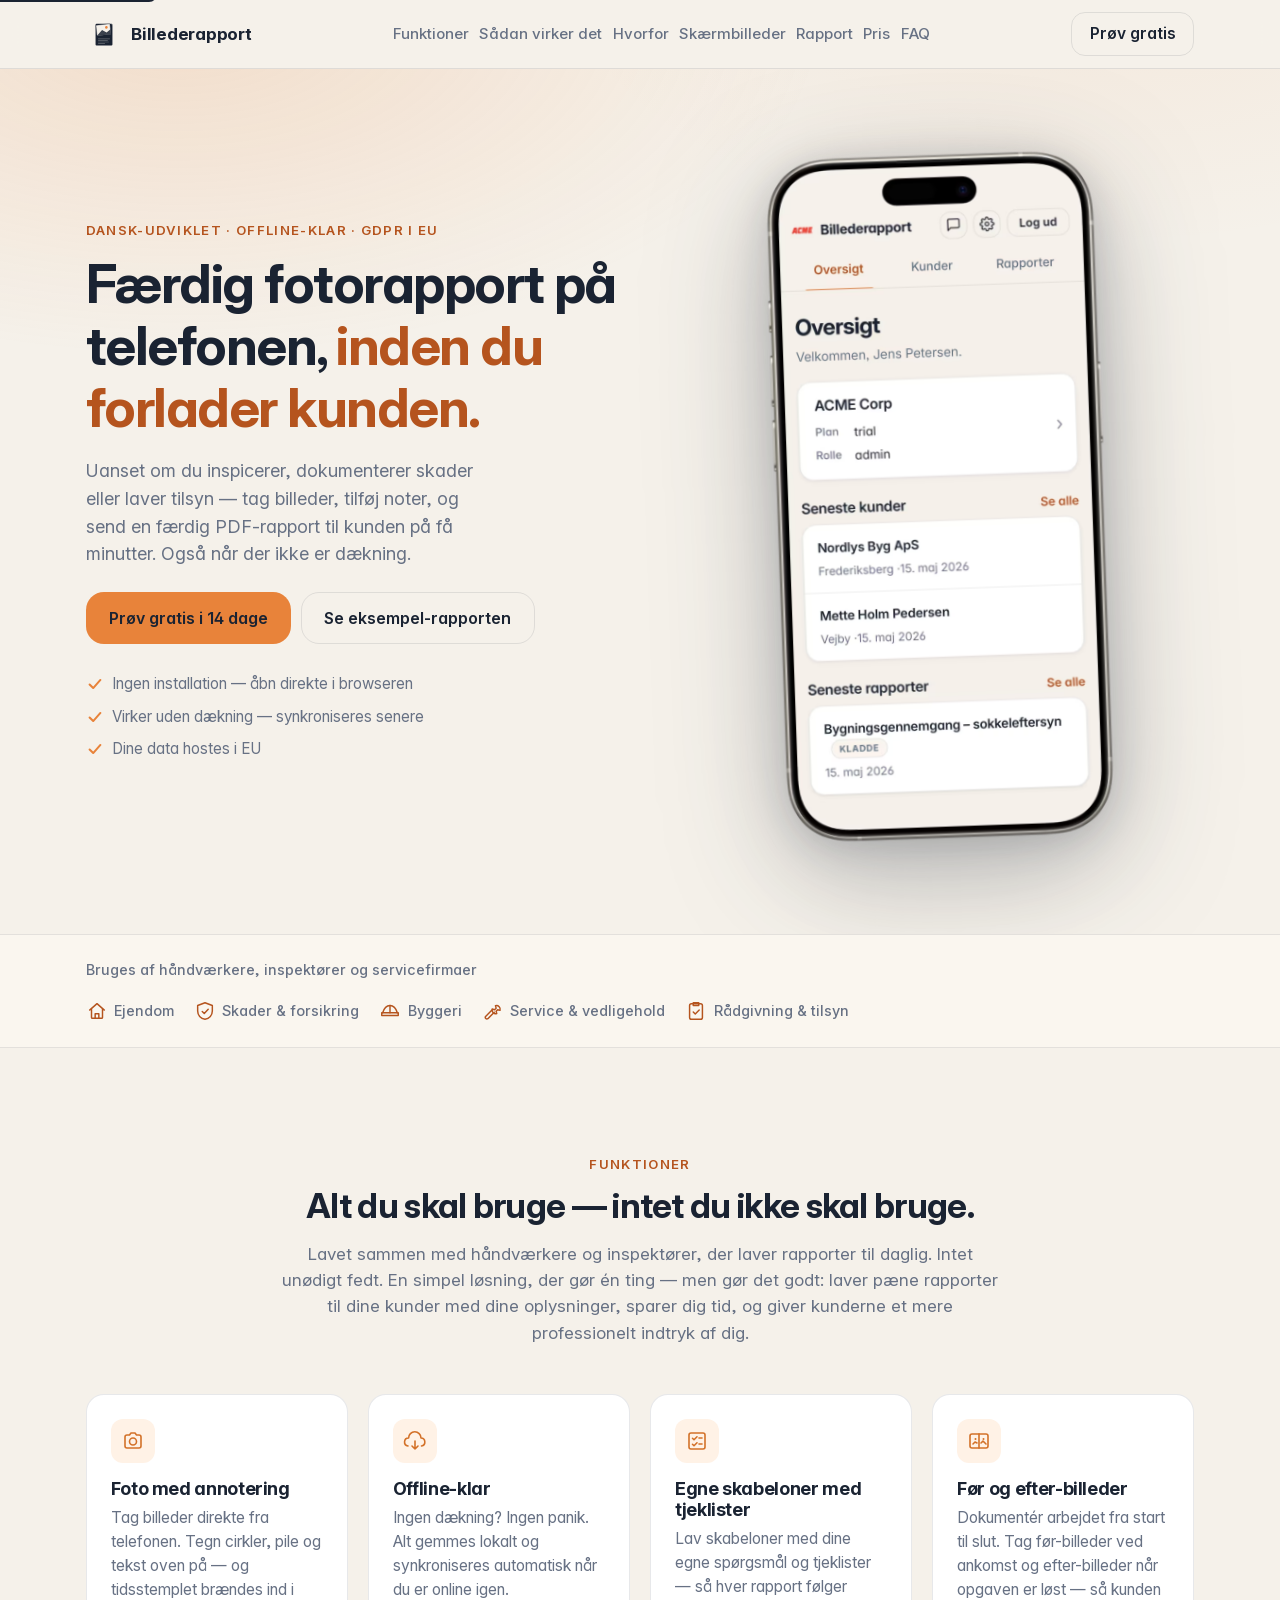
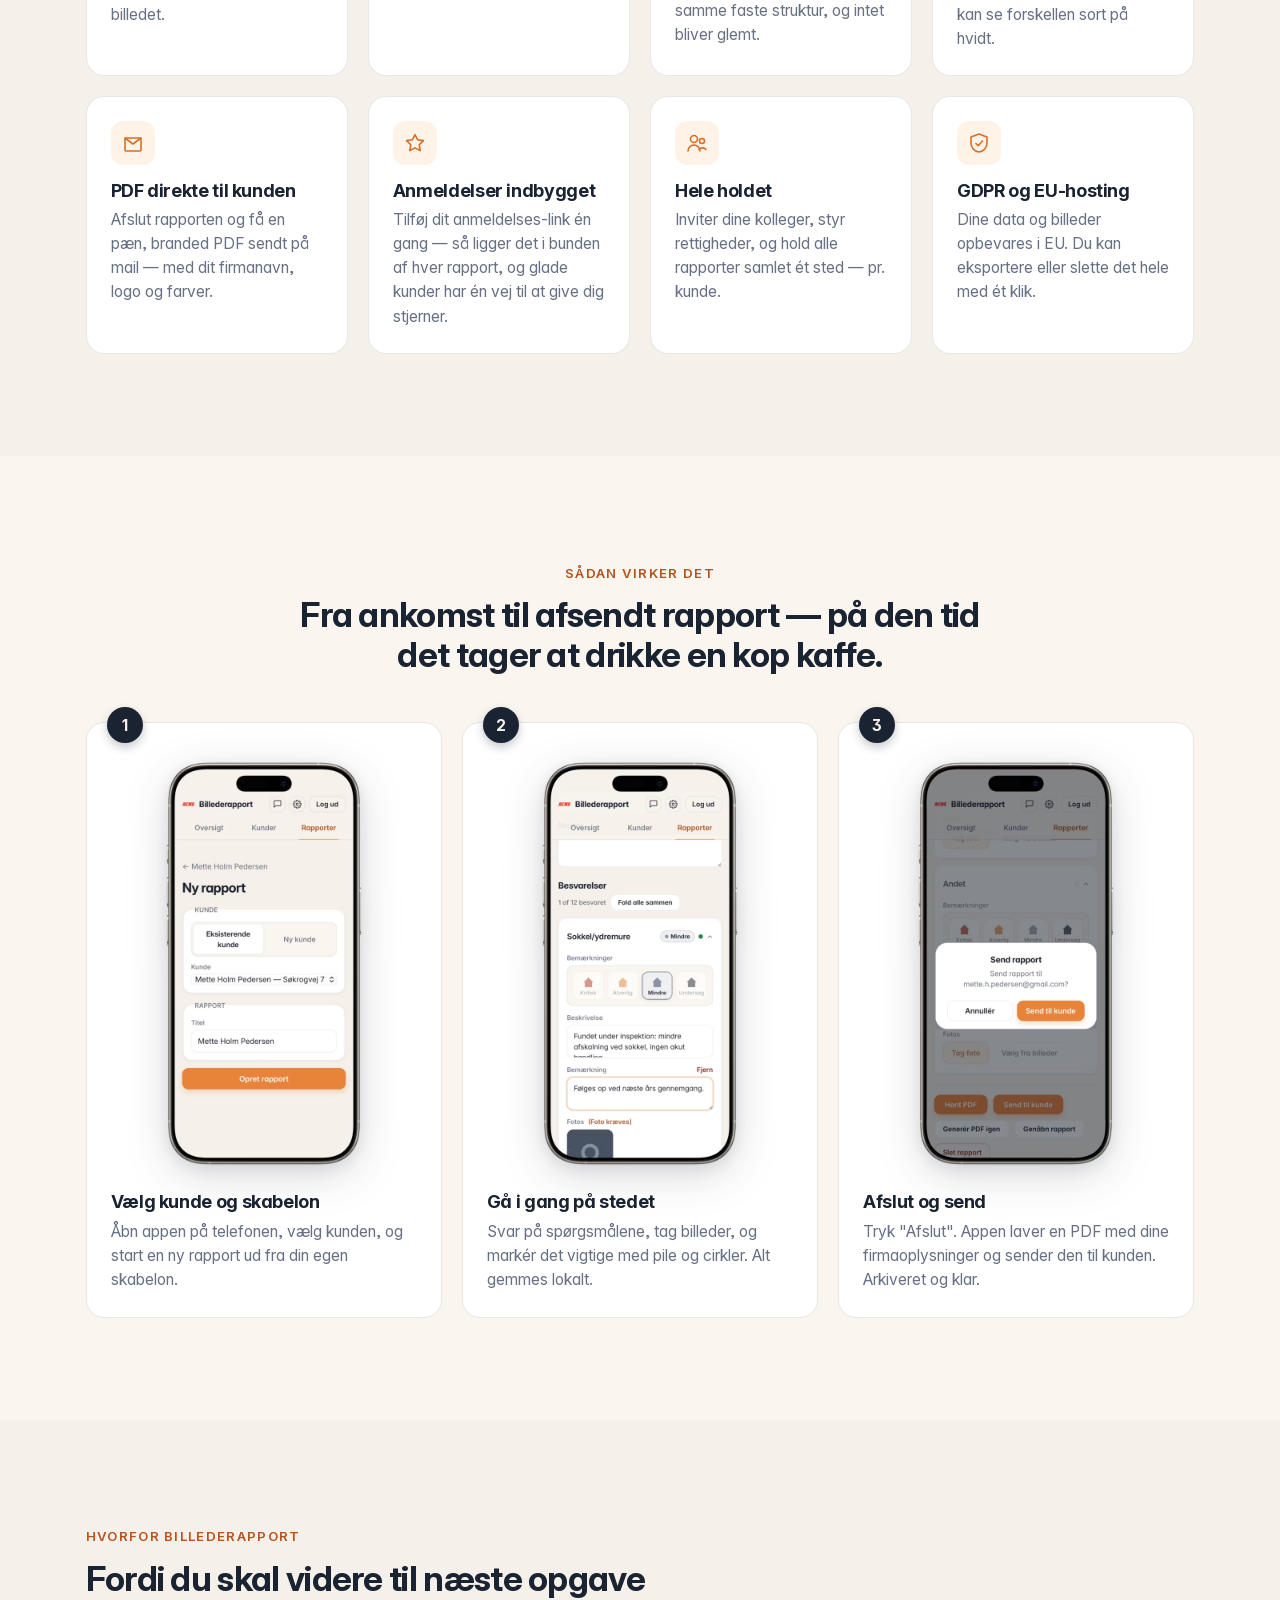
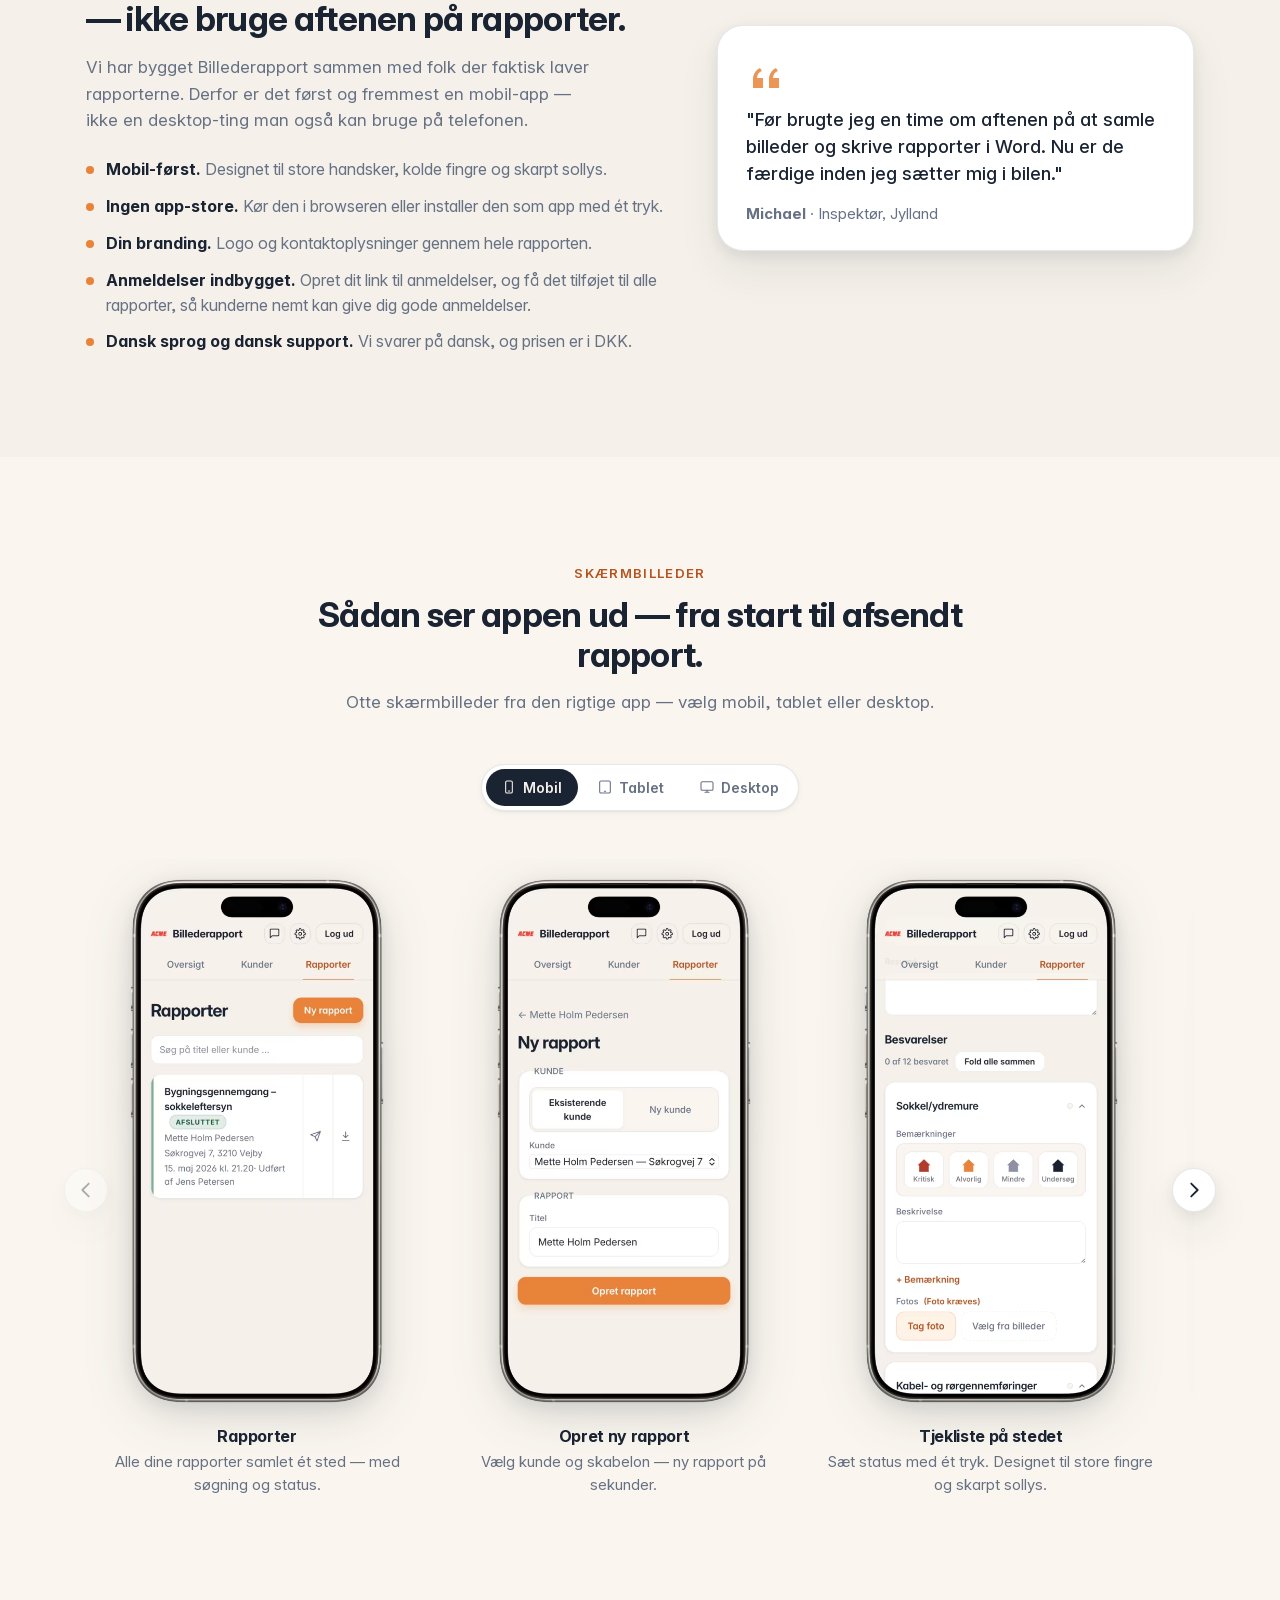
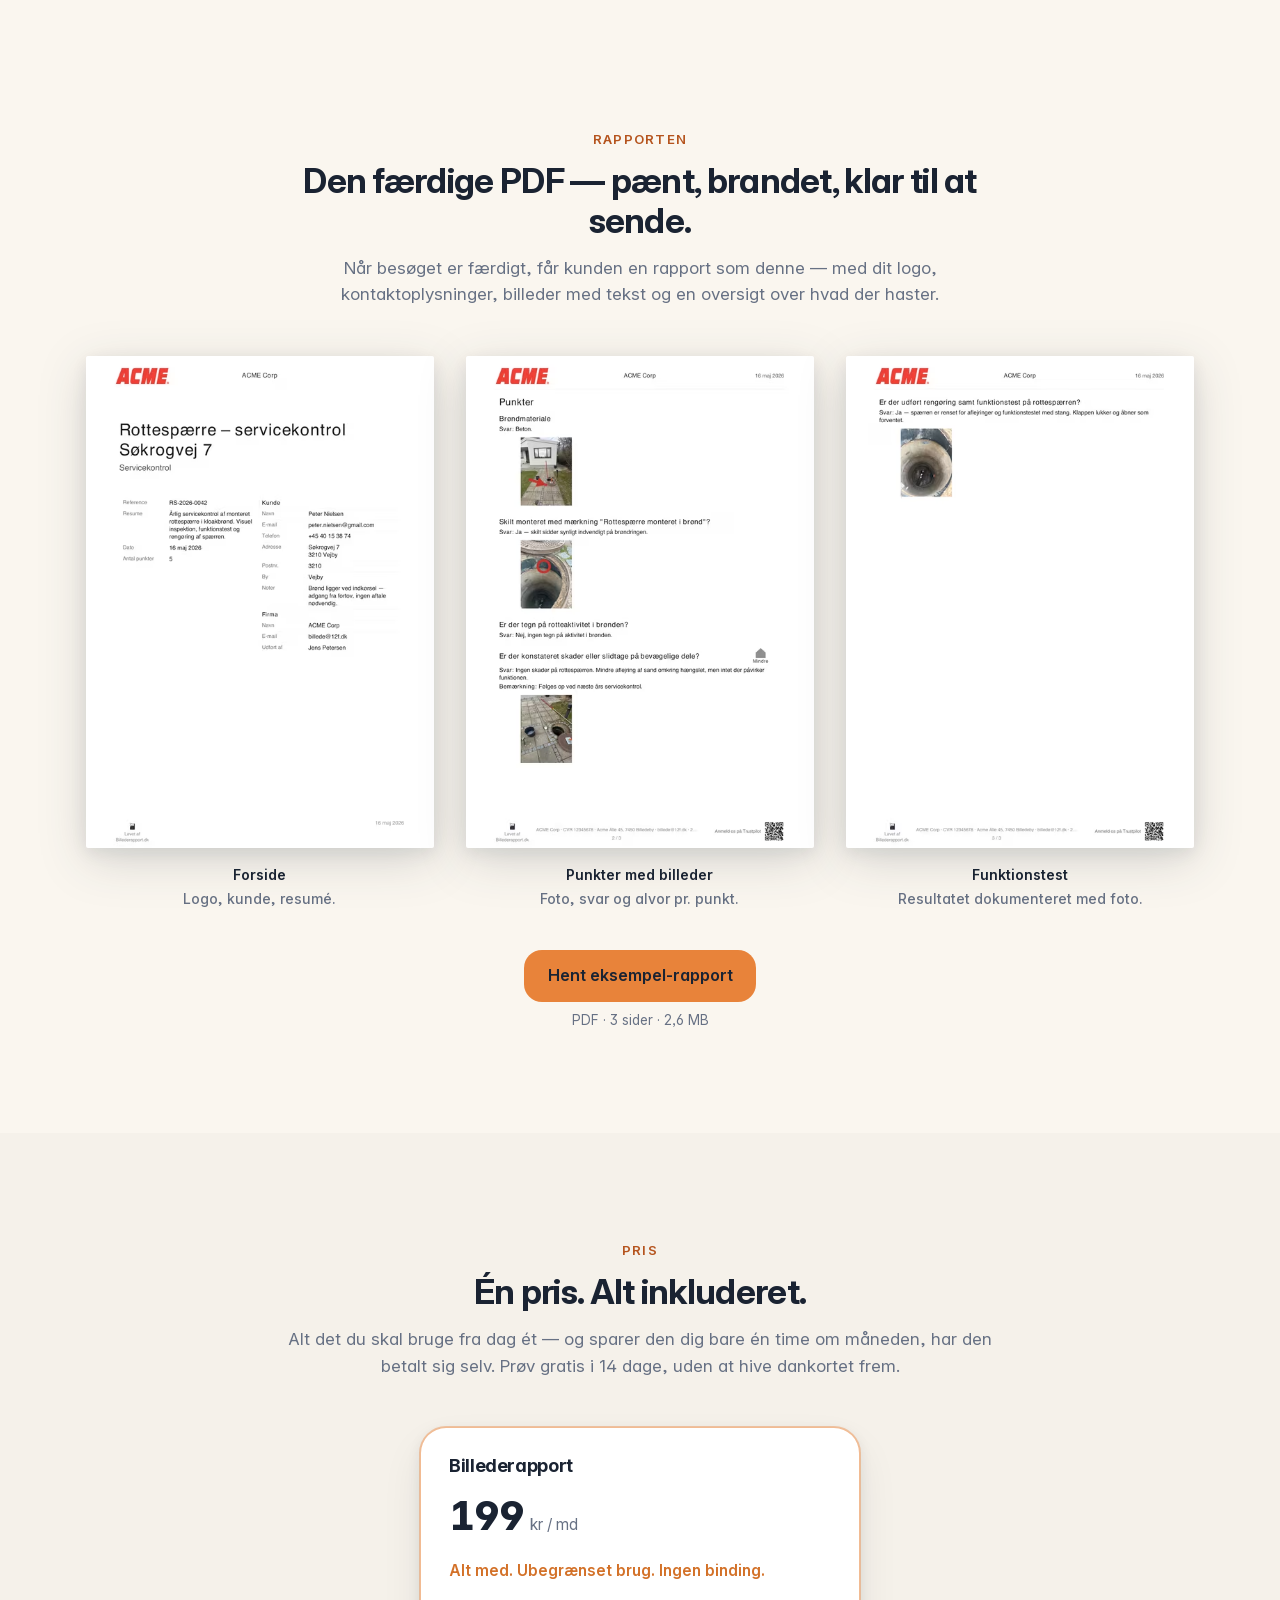
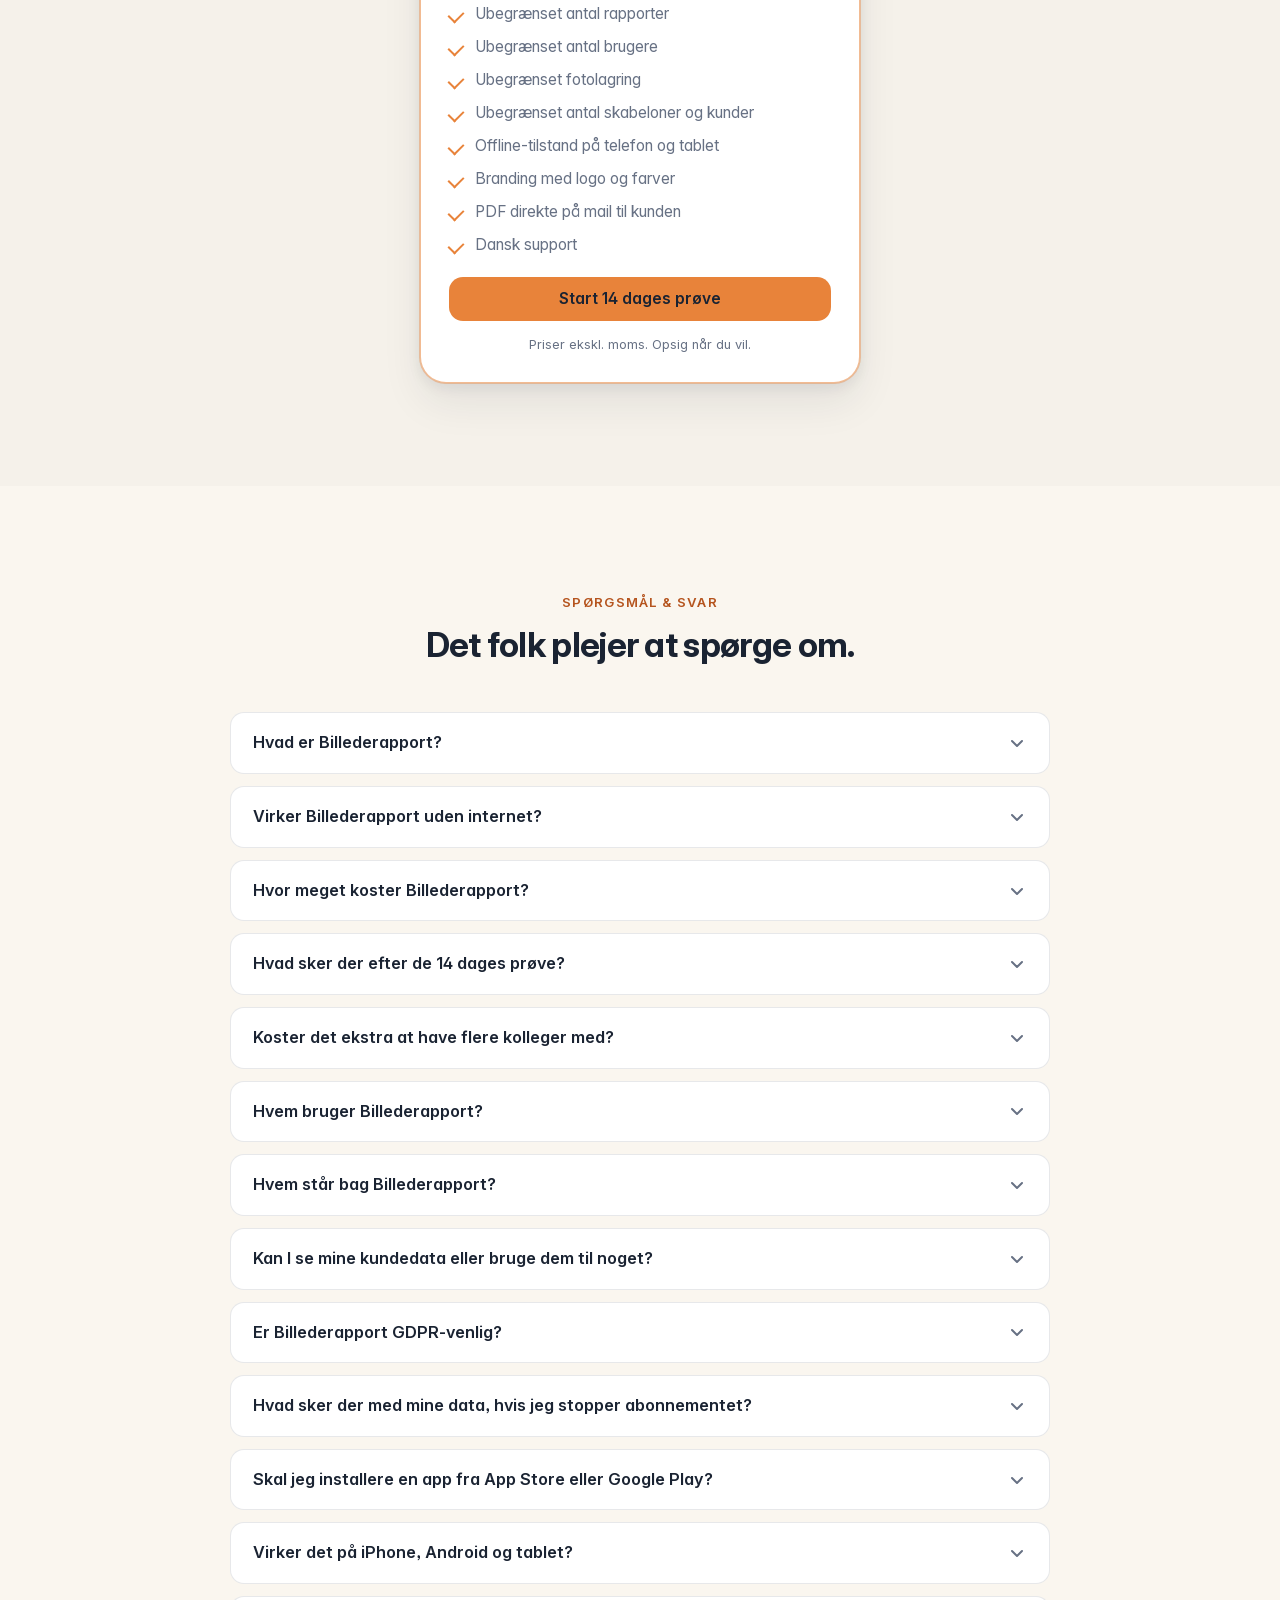
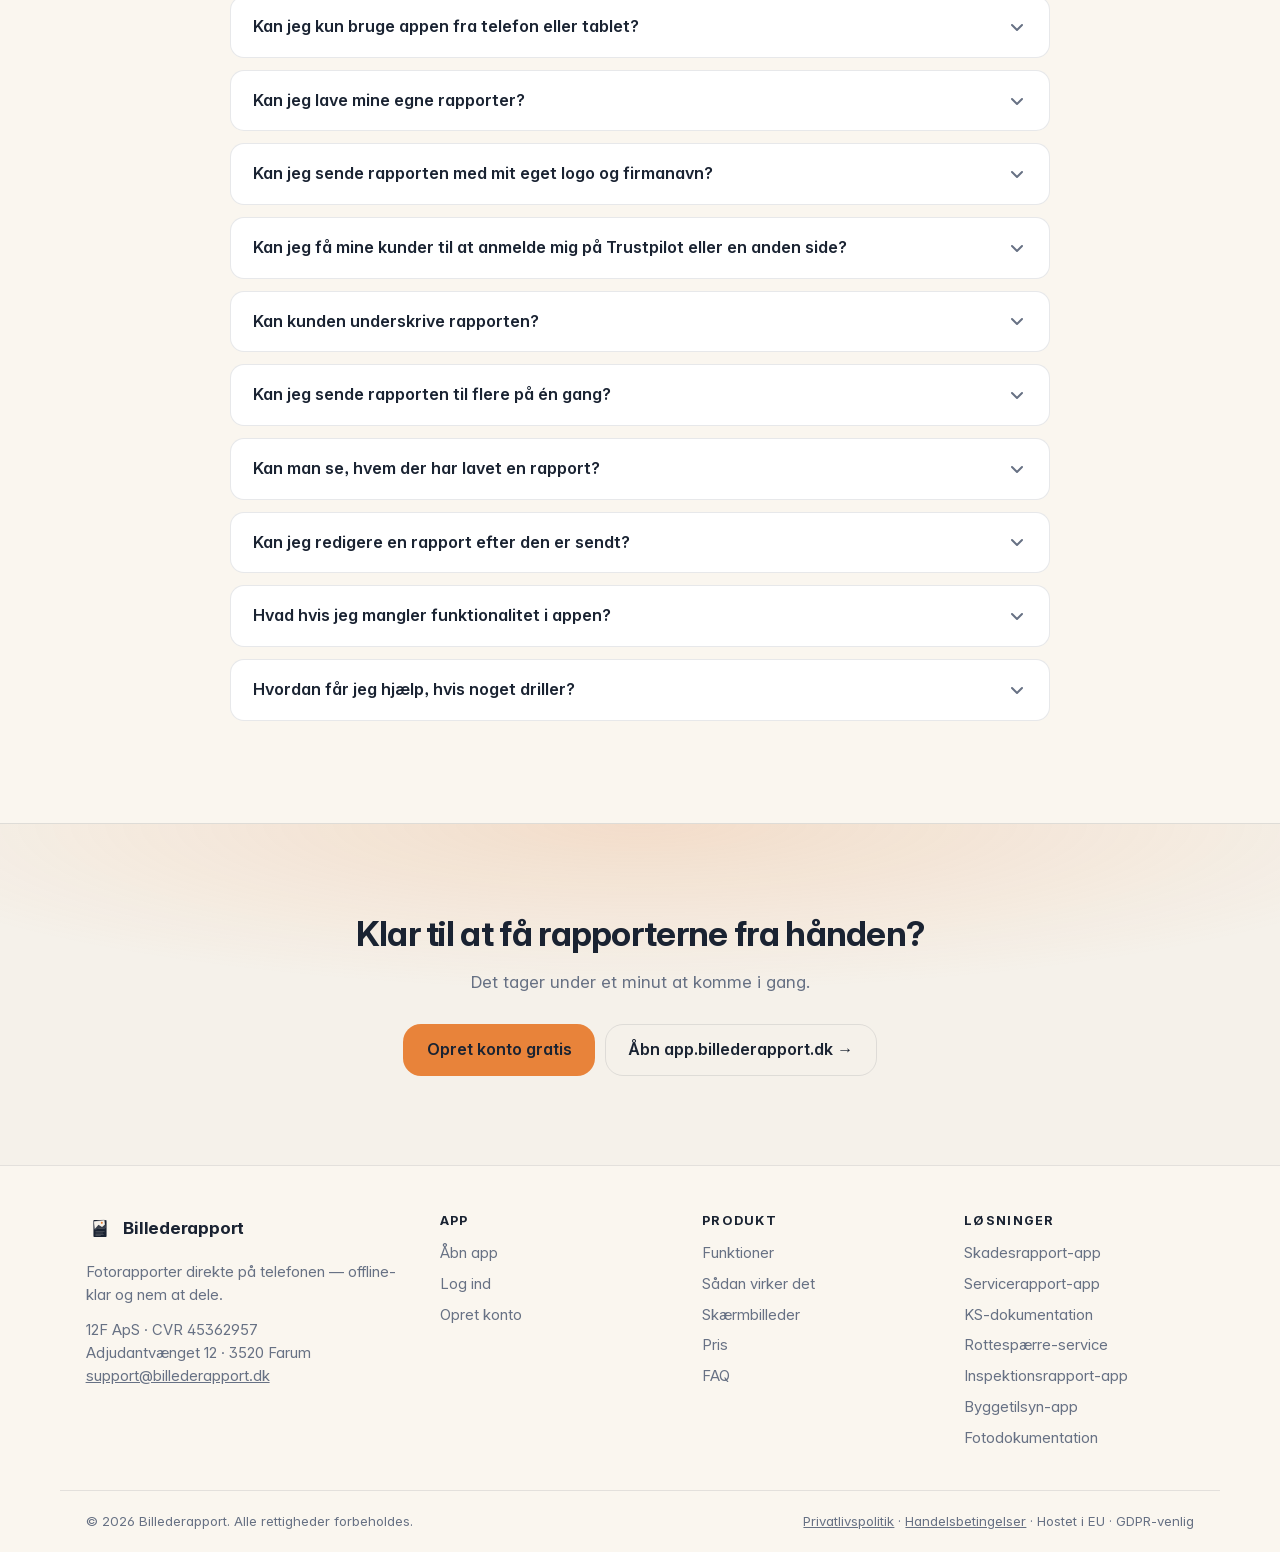
==== commit bd82d2d1: "Add three vertical landing pages: inspektionsrapport, byggetilsyn, fotodokumentation (#21, #22, #23)" ====
--- a/index.html
+++ b/index.html
@@ -1641,7 +1641,7 @@
         <div class="container strip-inner">
           <span class="strip-text">Bruges af håndværkere, inspektører og servicefirmaer</span>
           <ul class="strip-icons">
-            <li>
+            <li><a href="/inspektionsrapport-app/" aria-label="Inspektionsrapport-app til ejendom og bygningsinspektion">
               <svg viewBox="0 0 24 24" width="22" height="22" aria-hidden="true">
                 <path
                   d="M4 11 12 4l8 7"
@@ -1669,7 +1669,7 @@
                 />
               </svg>
               Ejendom
-            </li>
+            </a></li>
             <li><a href="/skadesrapport-app/" aria-label="Skadesrapport-app til skader og forsikring">
               <svg viewBox="0 0 24 24" width="22" height="22" aria-hidden="true">
                 <path
@@ -1737,7 +1737,7 @@
               </svg>
               Service &amp; vedligehold
             </a></li>
-            <li>
+            <li><a href="/byggetilsyn-app/" aria-label="Byggetilsyn-app til rådgivning og tilsyn">
               <svg viewBox="0 0 24 24" width="22" height="22" aria-hidden="true">
                 <rect
                   x="5"
@@ -1766,7 +1766,7 @@
                 />
               </svg>
               Rådgivning &amp; tilsyn
-            </li>
+            </a></li>
           </ul>
         </div>
       </section>
@@ -2901,6 +2901,9 @@
           <a href="/servicerapport-app/">Servicerapport-app</a>
           <a href="/ks-dokumentation/">KS-dokumentation</a>
           <a href="/rottespaerre-servicerapport/">Rottespærre-service</a>
+          <a href="/inspektionsrapport-app/">Inspektionsrapport-app</a>
+          <a href="/byggetilsyn-app/">Byggetilsyn-app</a>
+          <a href="/fotodokumentation-haandvaerker/">Fotodokumentation</a>
         </nav>
       </div>
 
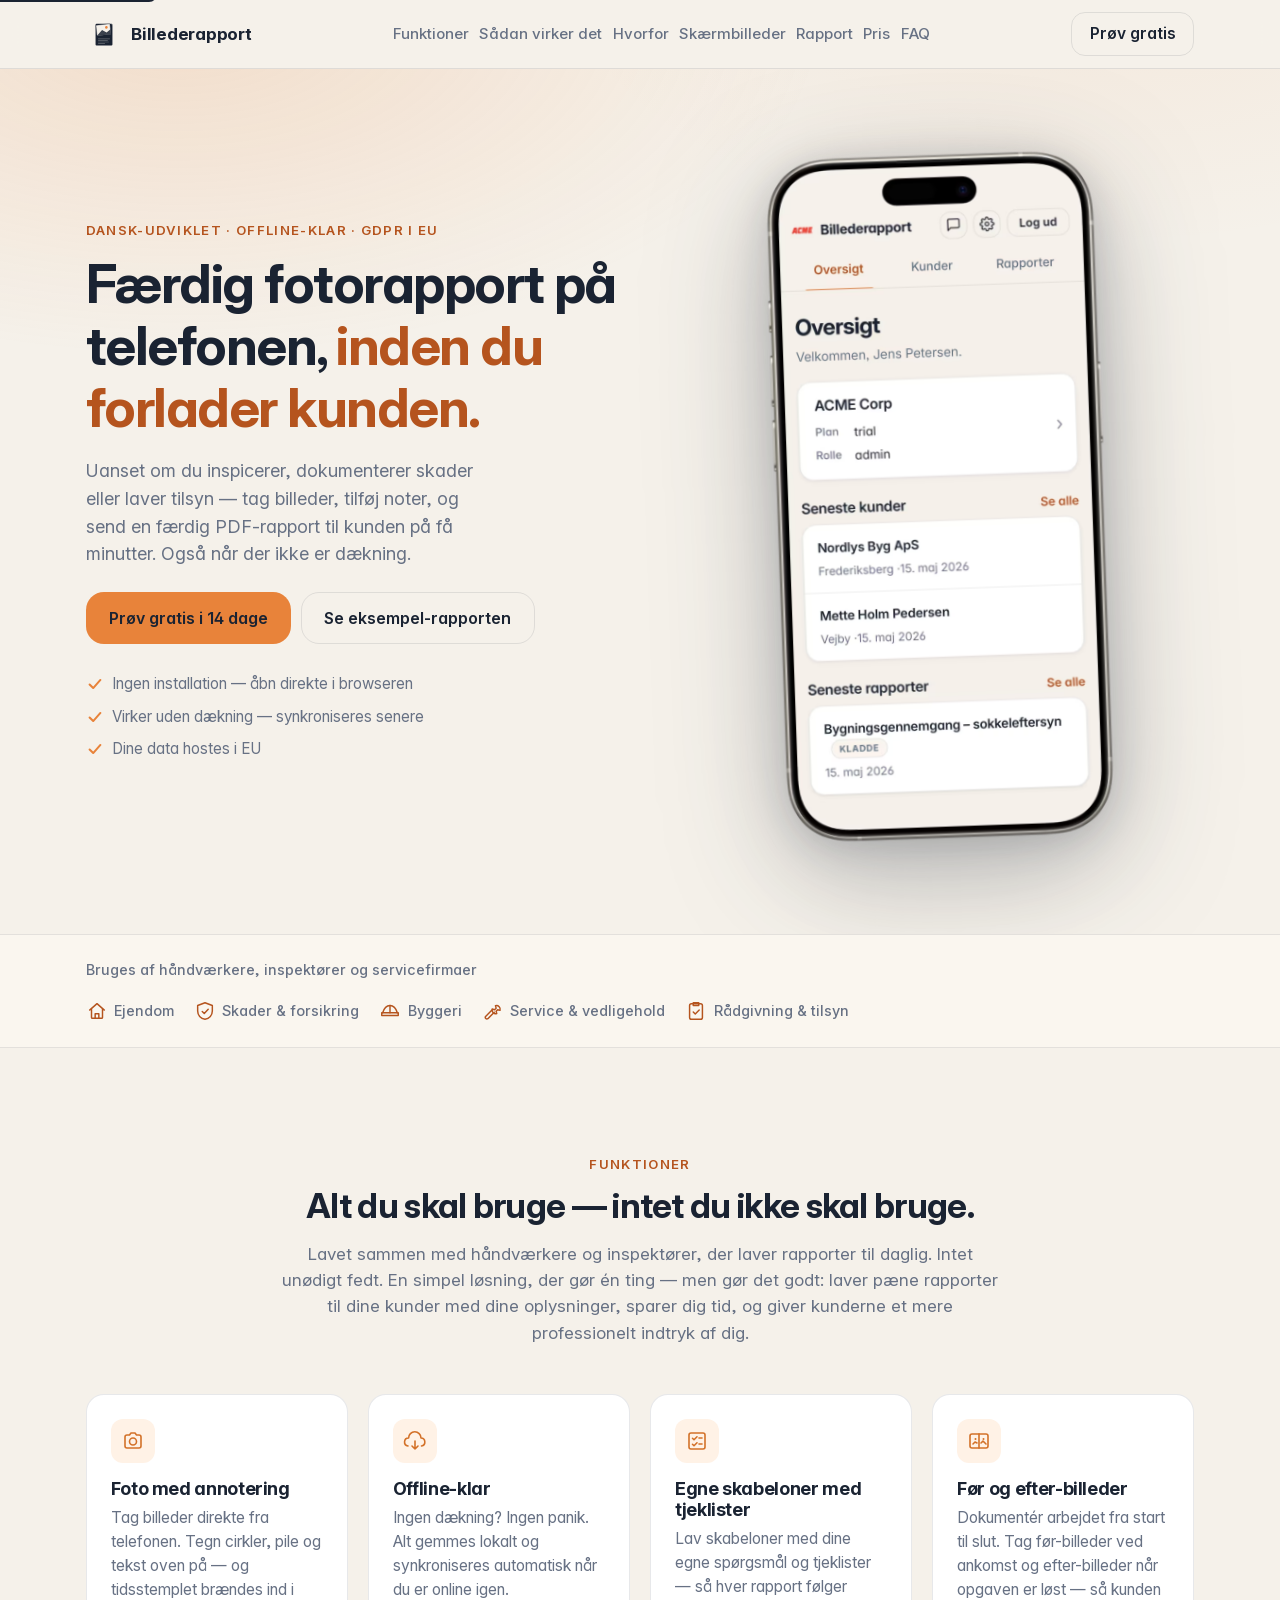
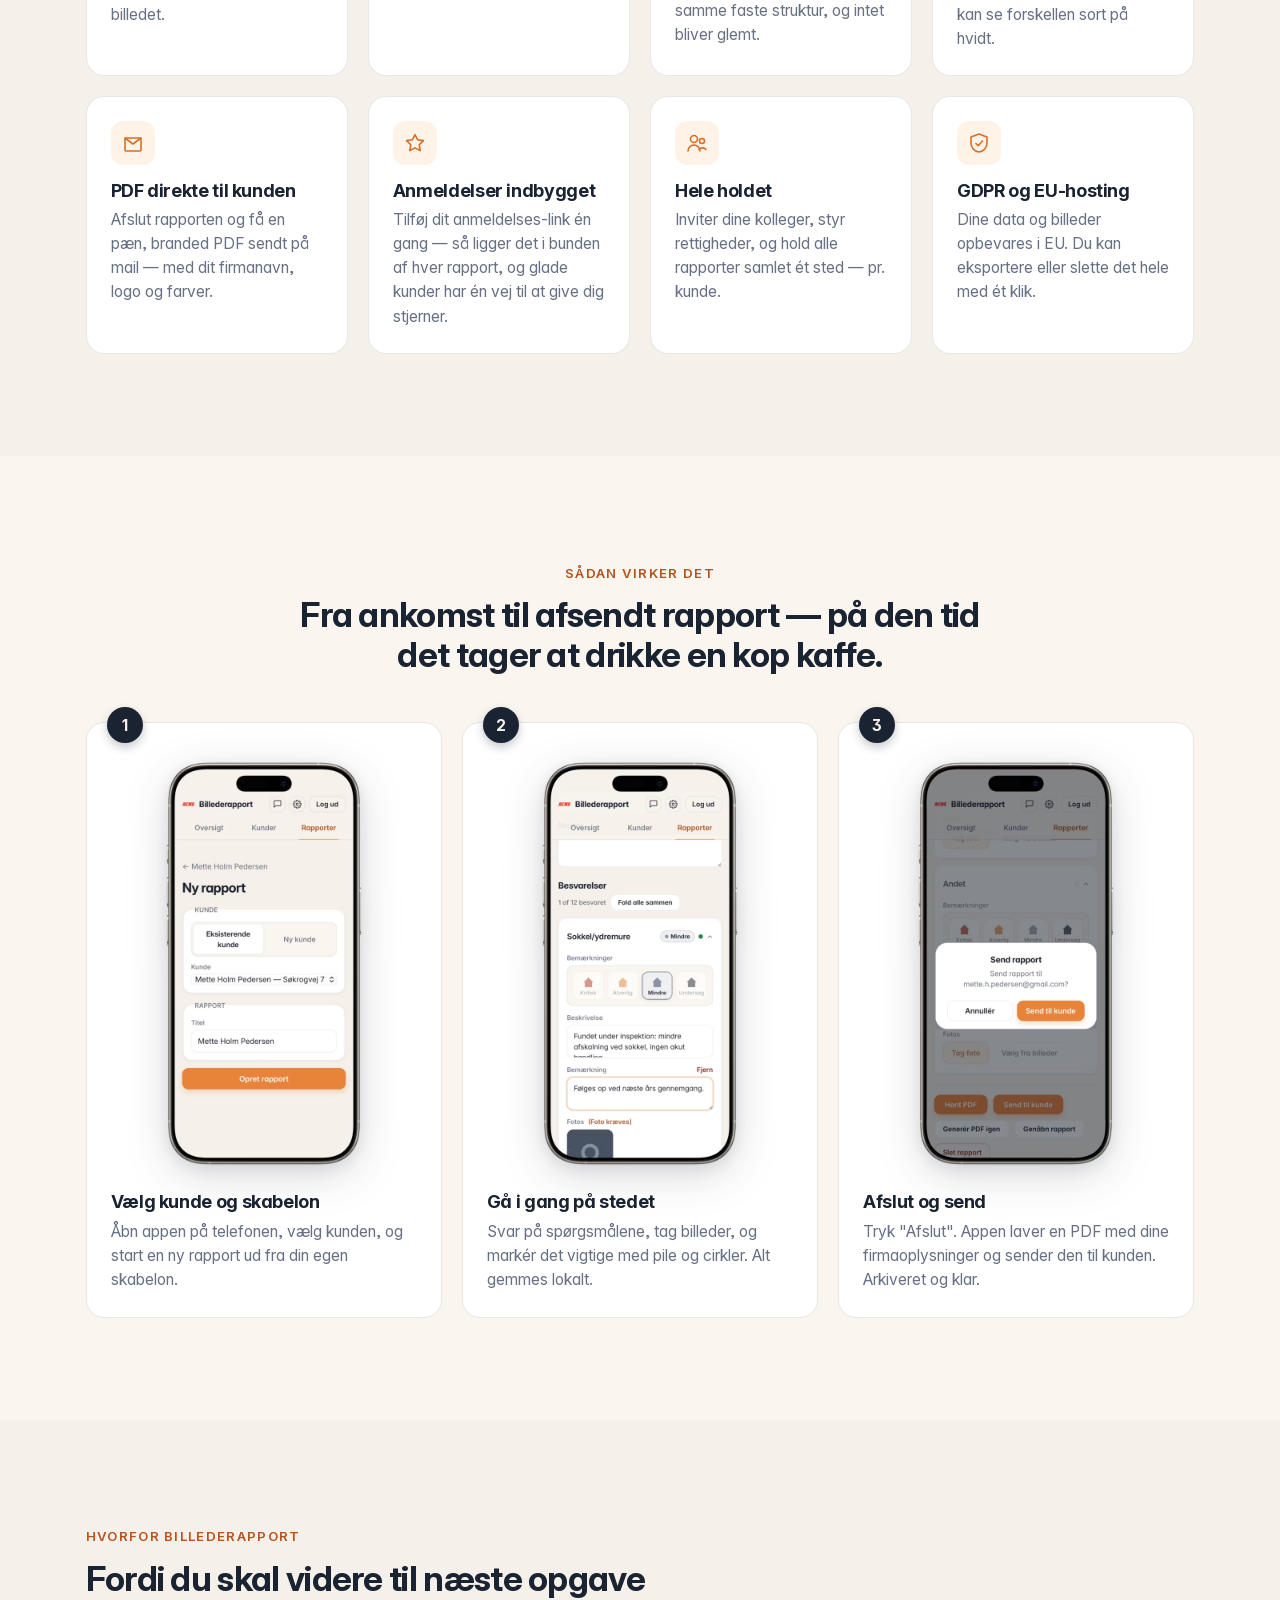
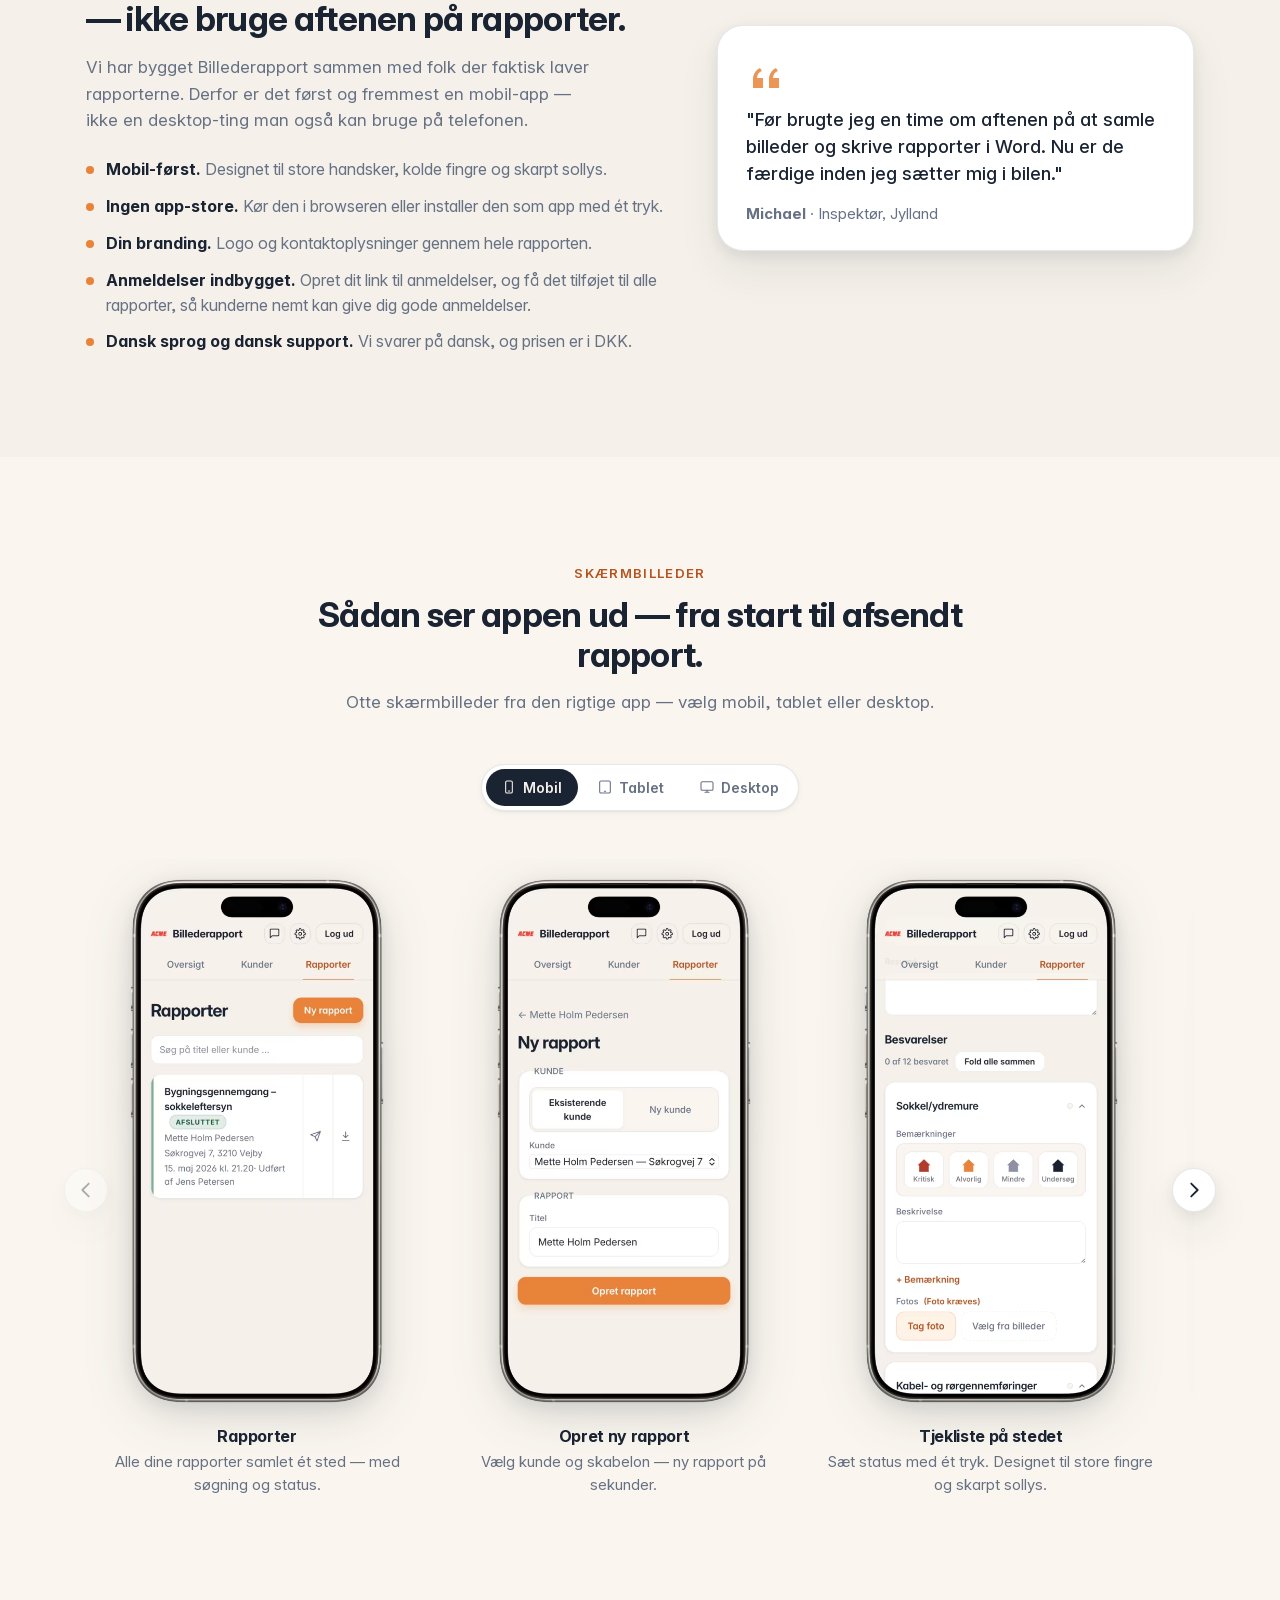
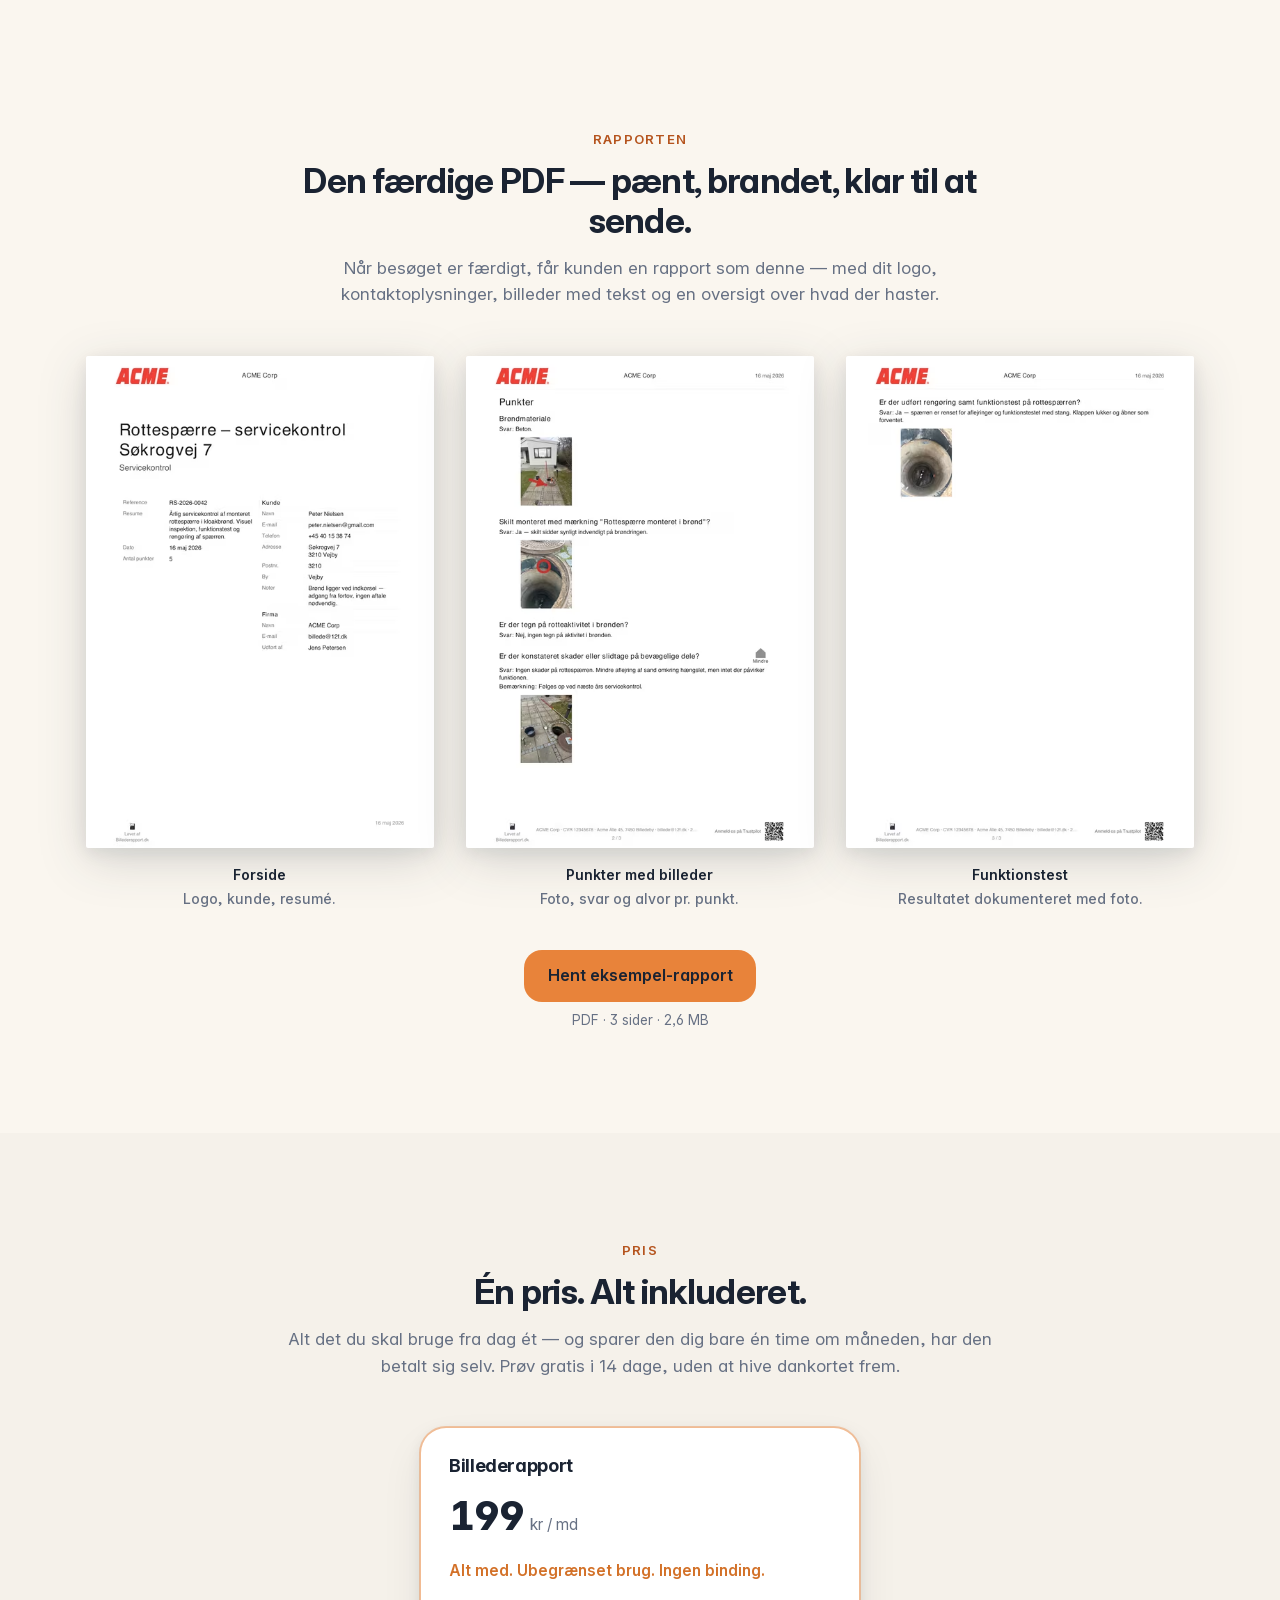
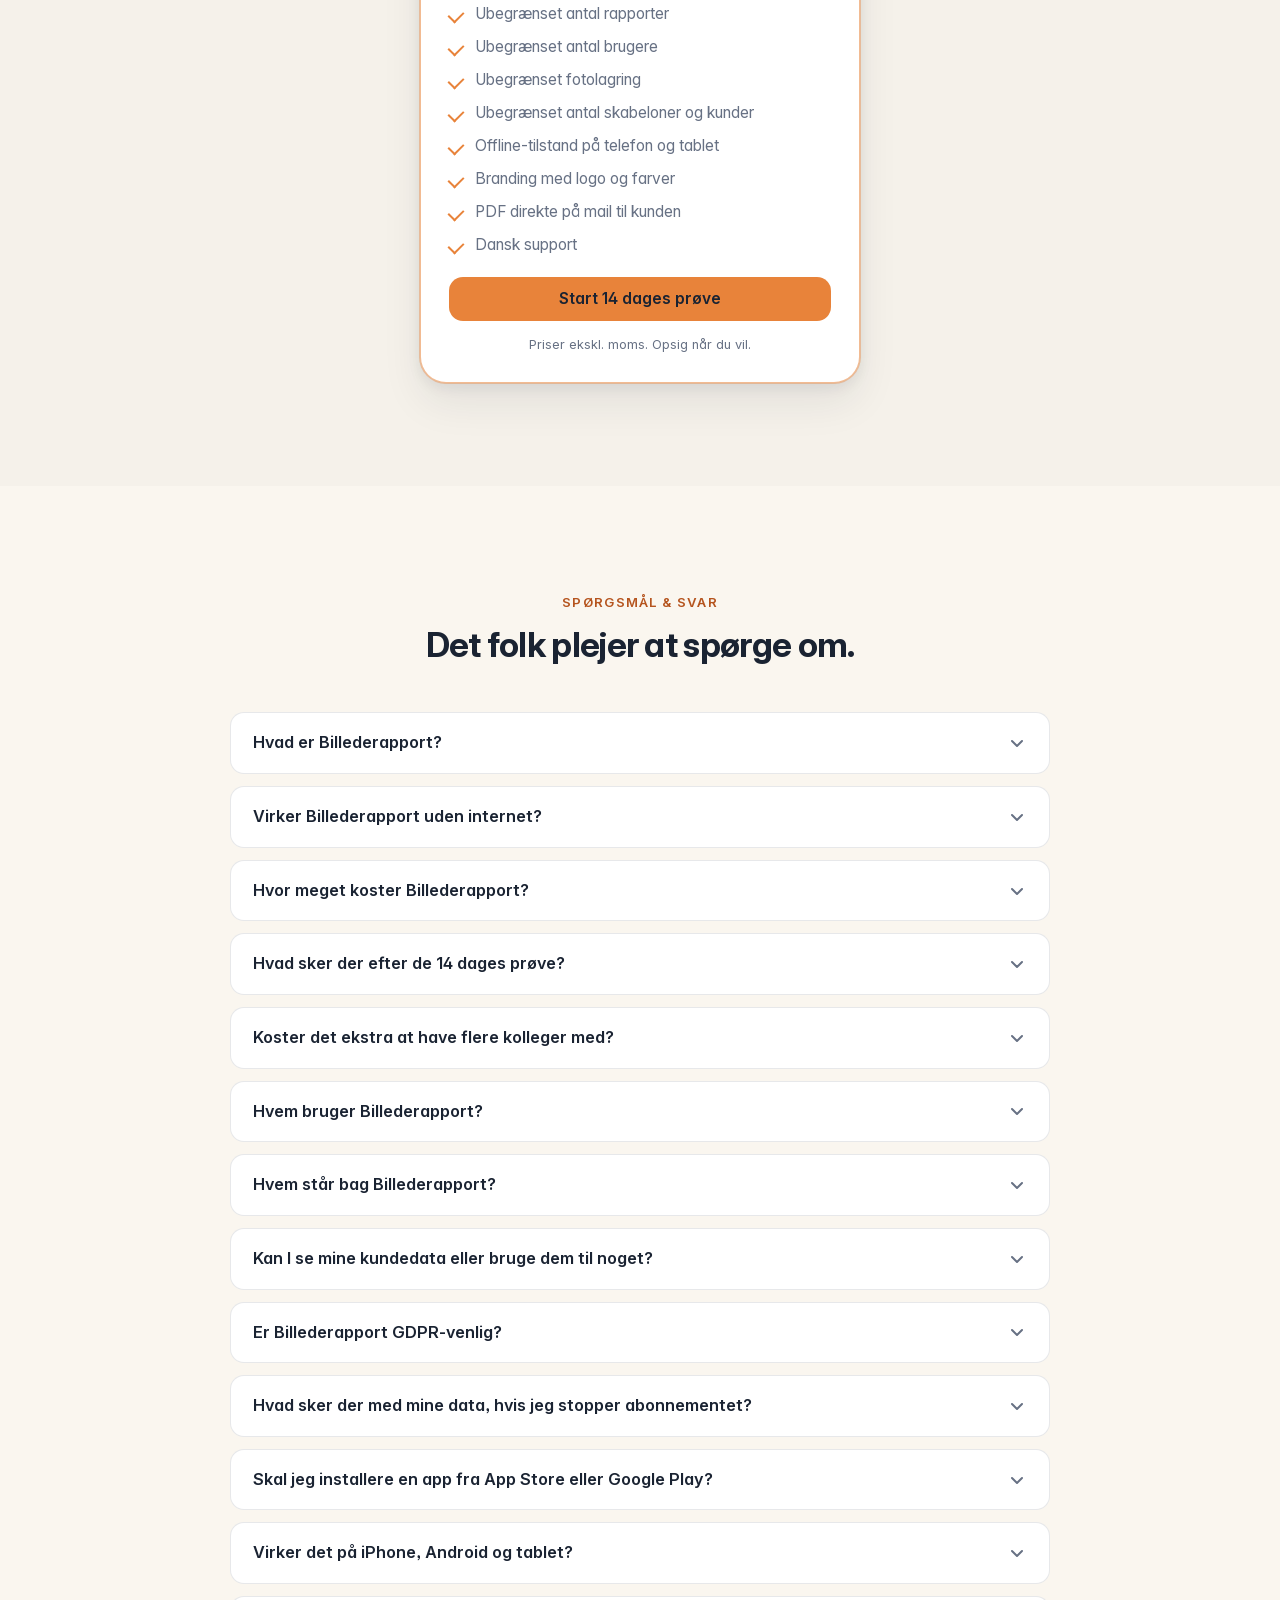
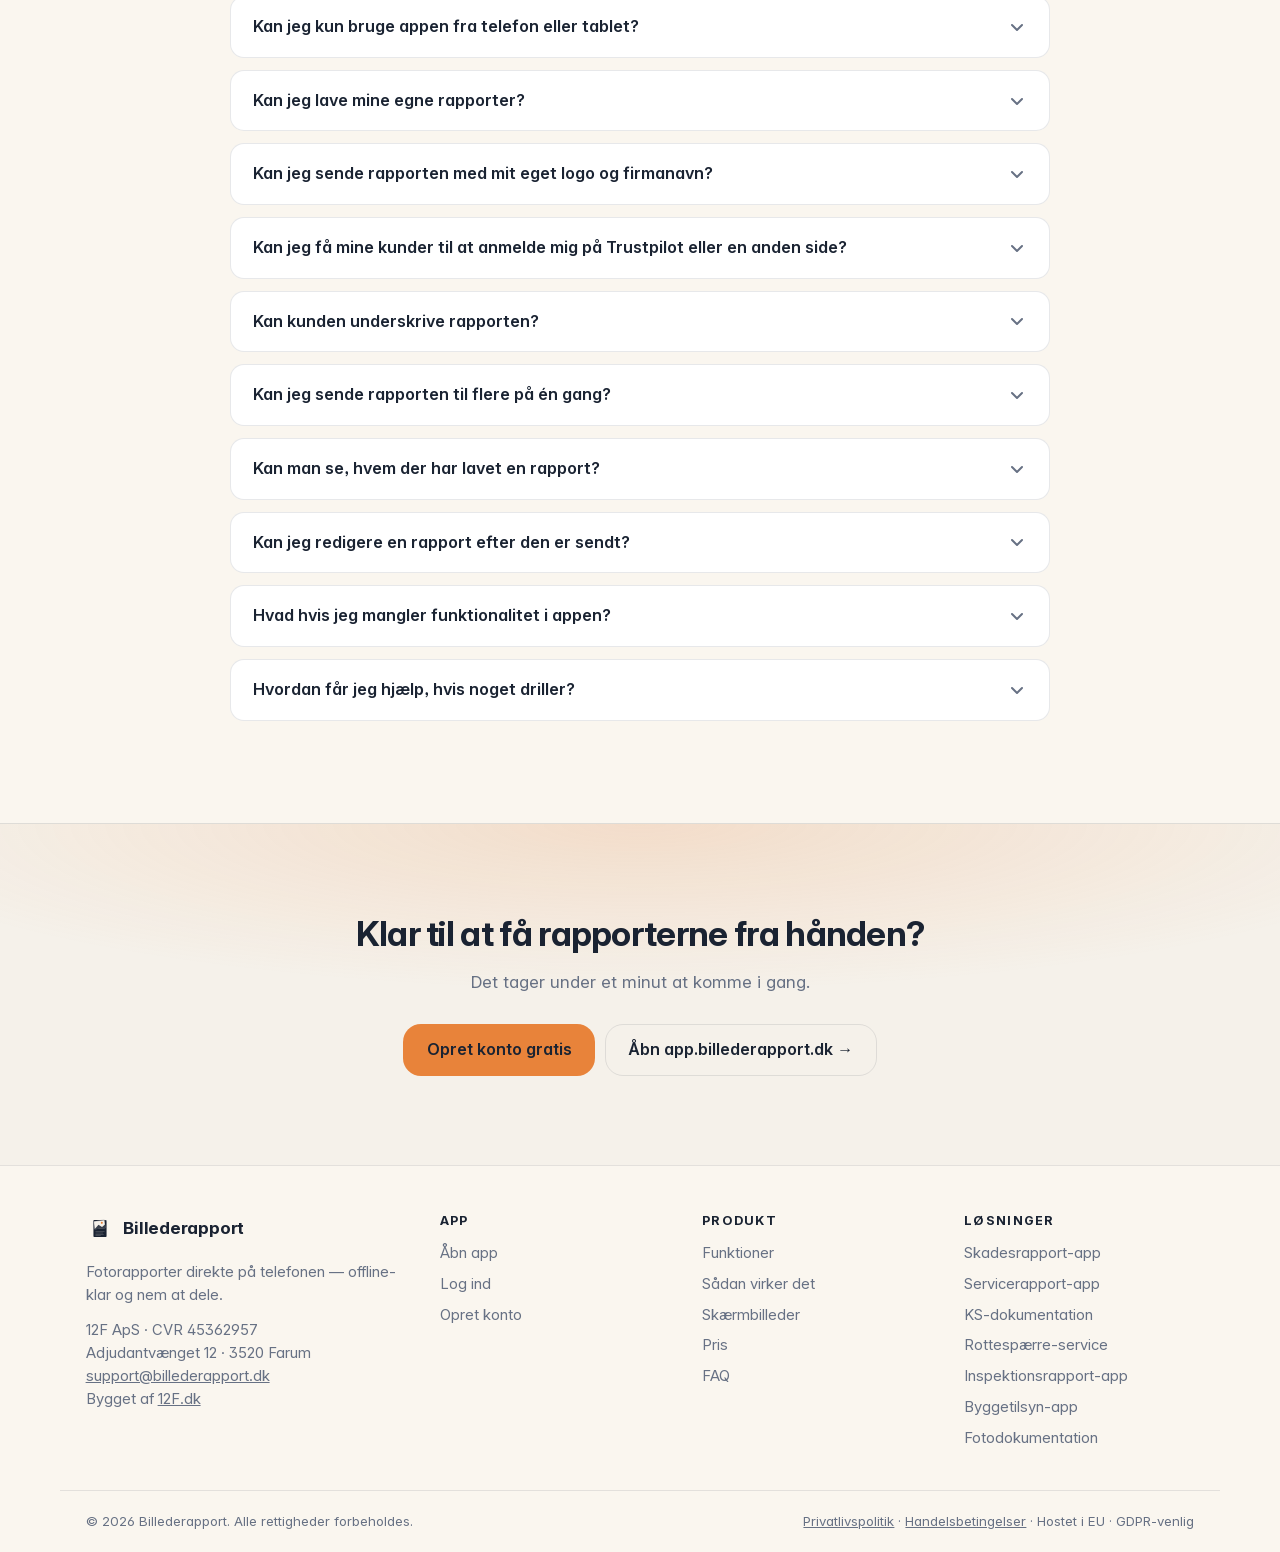
==== commit 8a6a54ee: "Add "Bygget af 12F.dk" credit link to footer (#87) Adds a credit line to the .footer-org identity bl" ====
--- a/index.html
+++ b/index.html
@@ -1265,7 +1265,7 @@
           "name": "Fotorapport-app til håndværkere og inspektører",
           "description": "Fotorapport-app til håndværkere og inspektører. Tag billeder, tilføj noter og send en færdig PDF til kunden — også uden dækning. Dansk og GDPR-venlig.",
           "inLanguage": "da-DK",
-          "dateModified": "2026-07-16",
+          "dateModified": "2026-08-23",
           "isPartOf": { "@id": "https://billederapport.dk/#website" },
           "about": { "@id": "https://billederapport.dk/#app" },
           "primaryImageOfPage": "https://billederapport.dk/assets/og/og-card.png"
@@ -2875,7 +2875,8 @@
           <p class="footer-org">
             12F ApS · CVR 45362957<br />
             Adjudantvænget 12 · 3520 Farum<br />
-            <a href="mailto:support@billederapport.dk">support@billederapport.dk</a>
+            <a href="mailto:support@billederapport.dk">support@billederapport.dk</a><br />
+            Bygget af <a href="https://www.12f.dk/" target="_blank" rel="noopener">12F.dk</a>
           </p>
         </div>
 
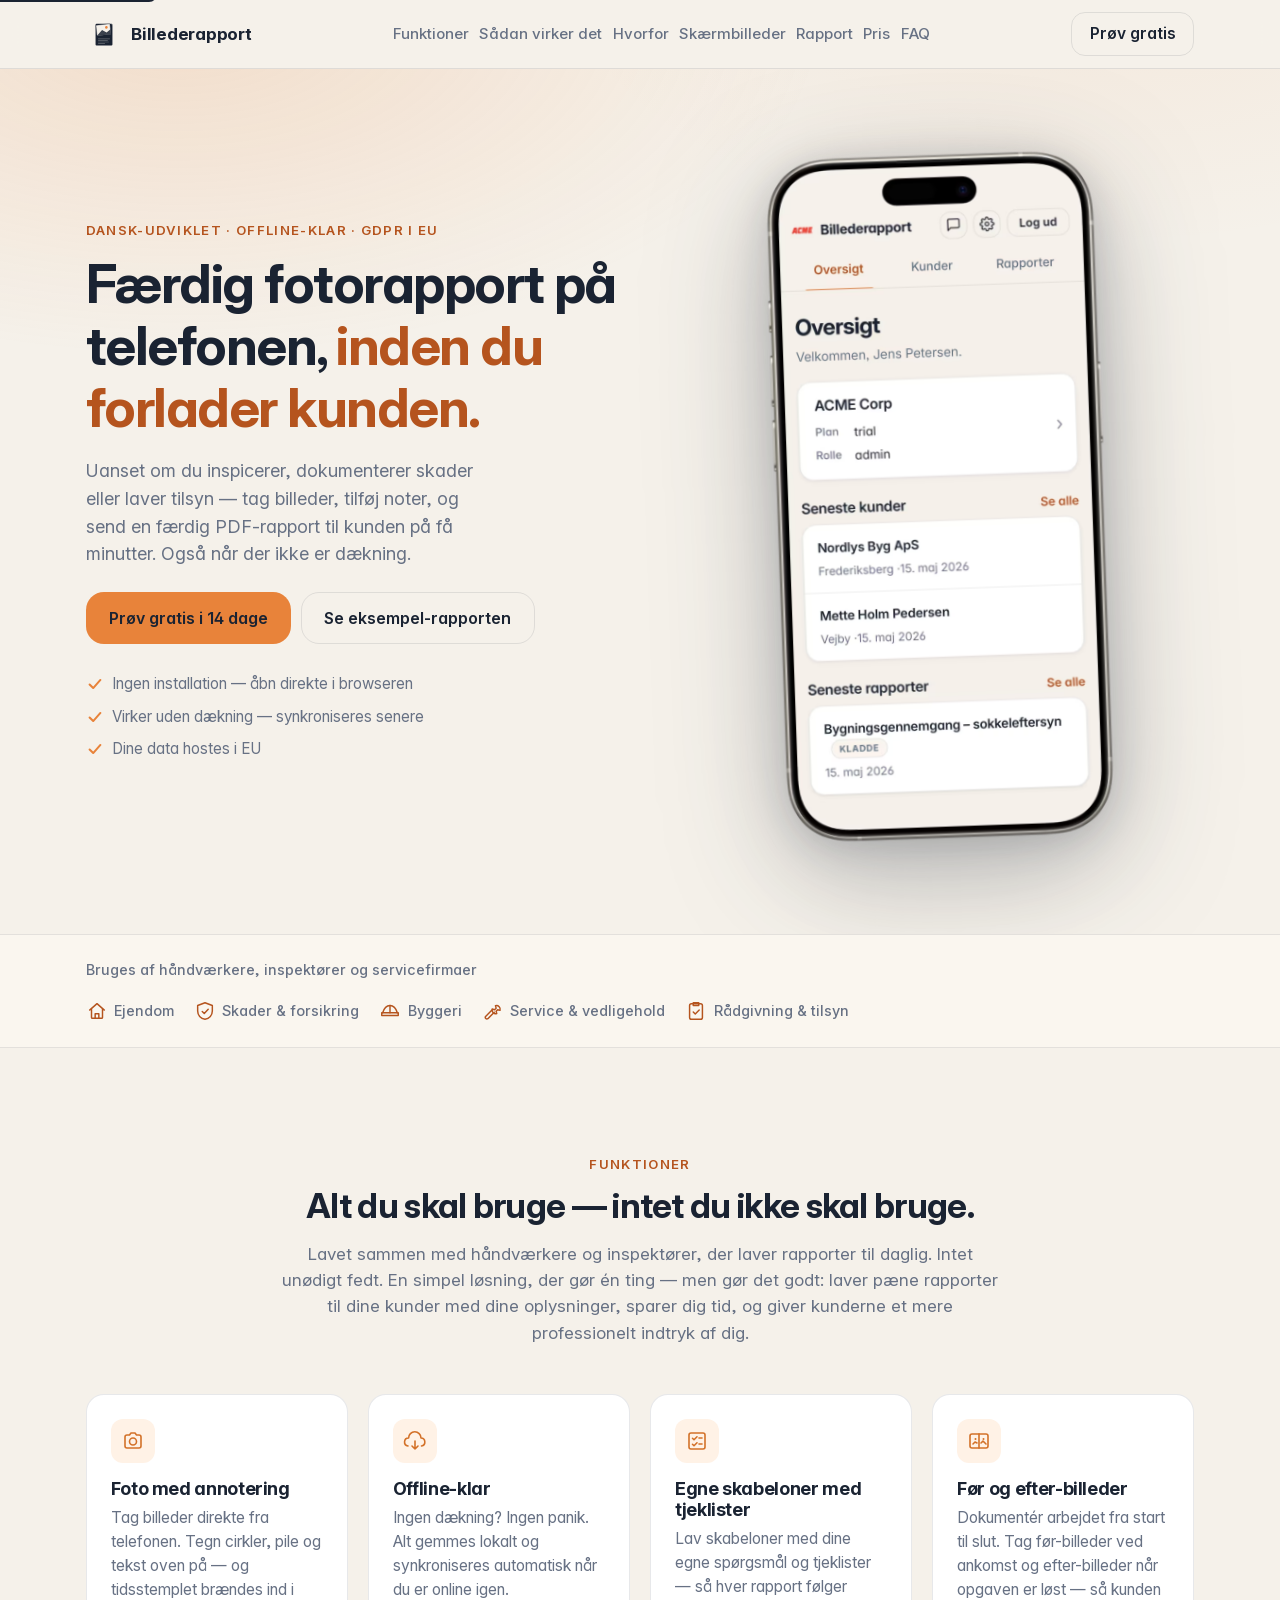
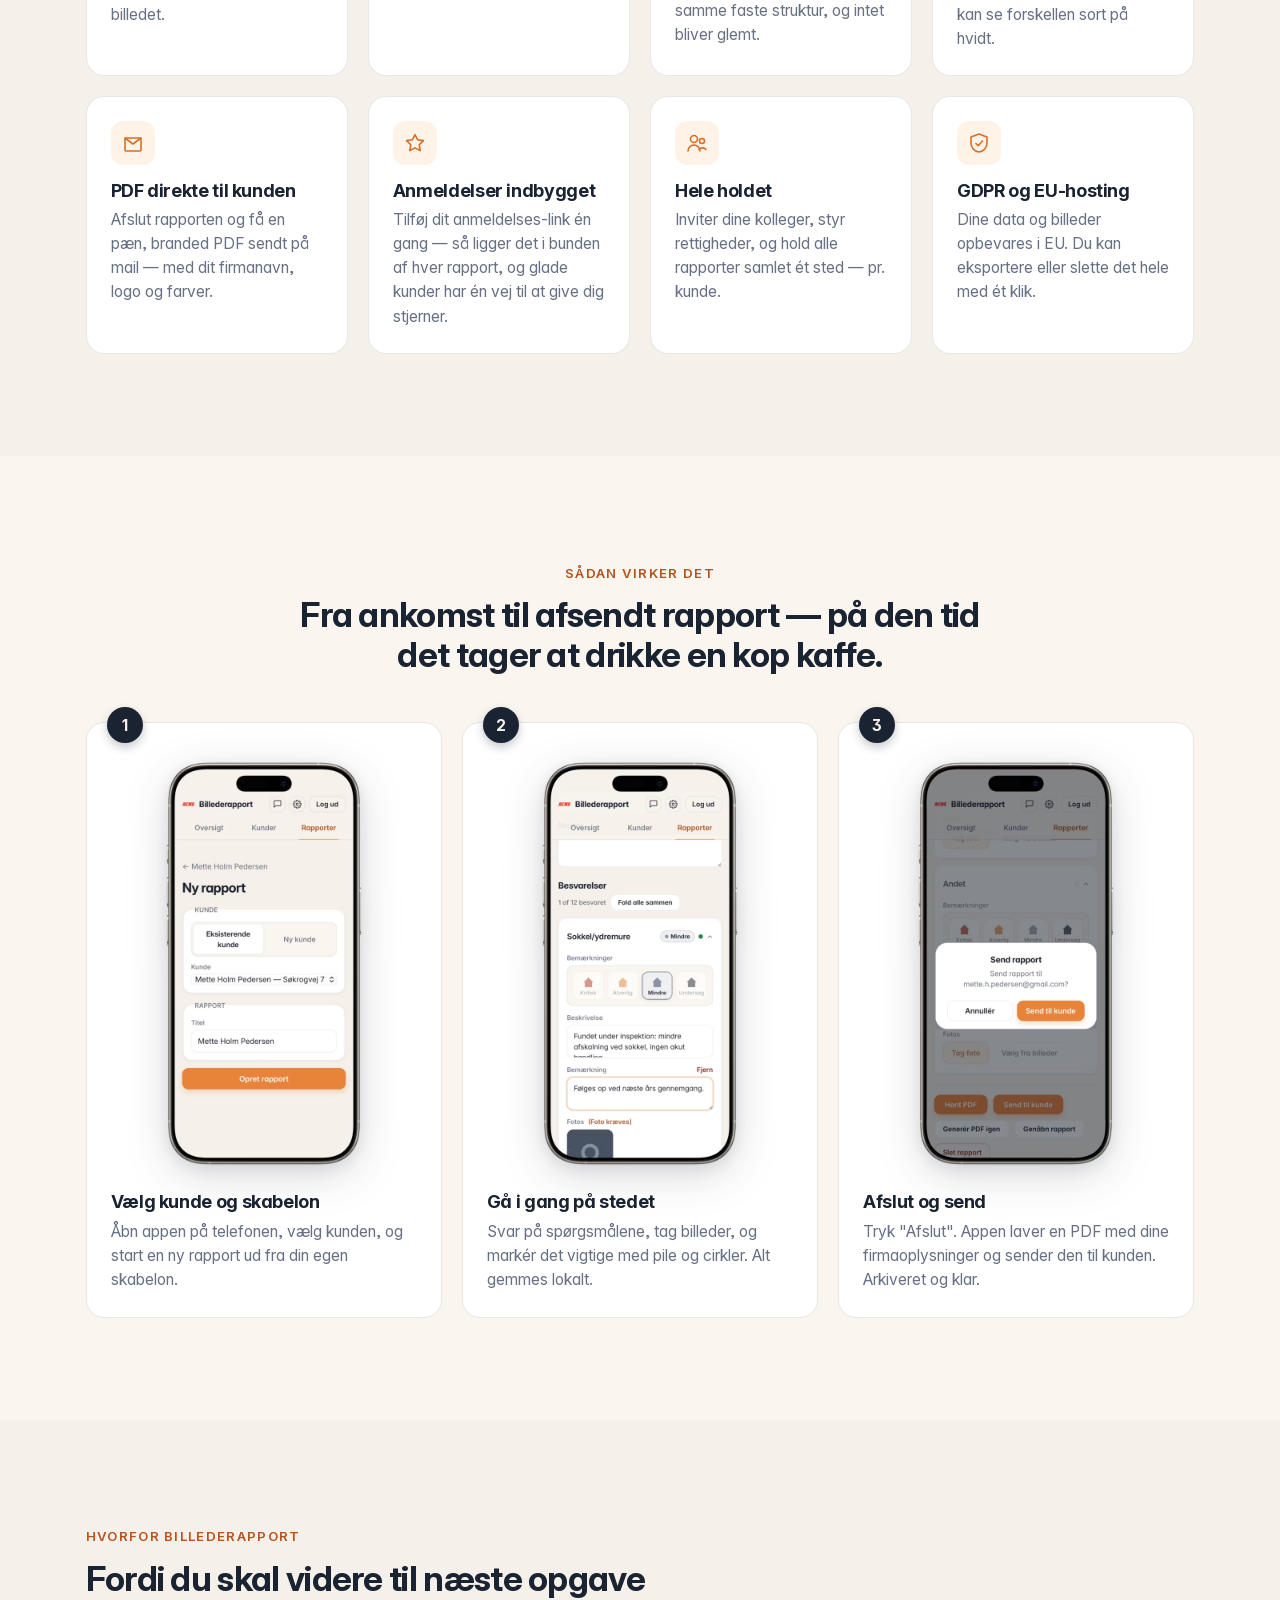
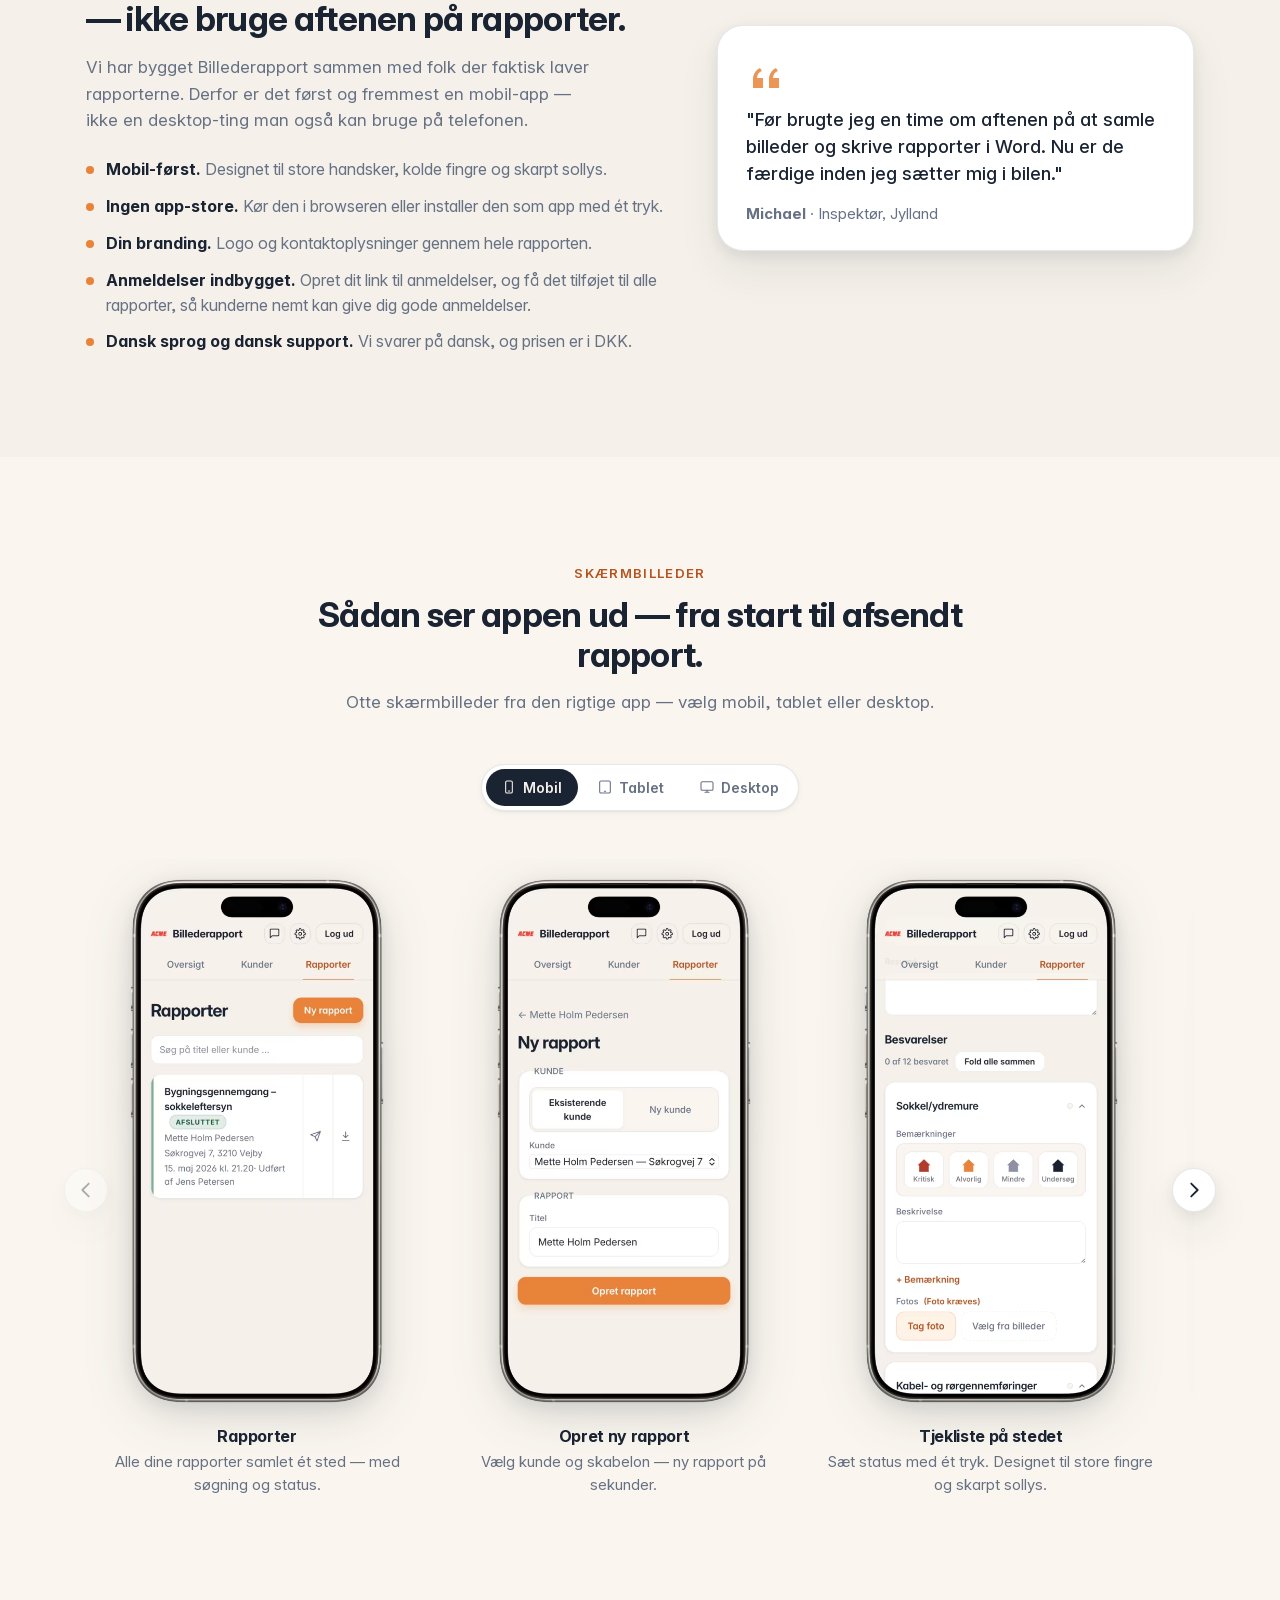
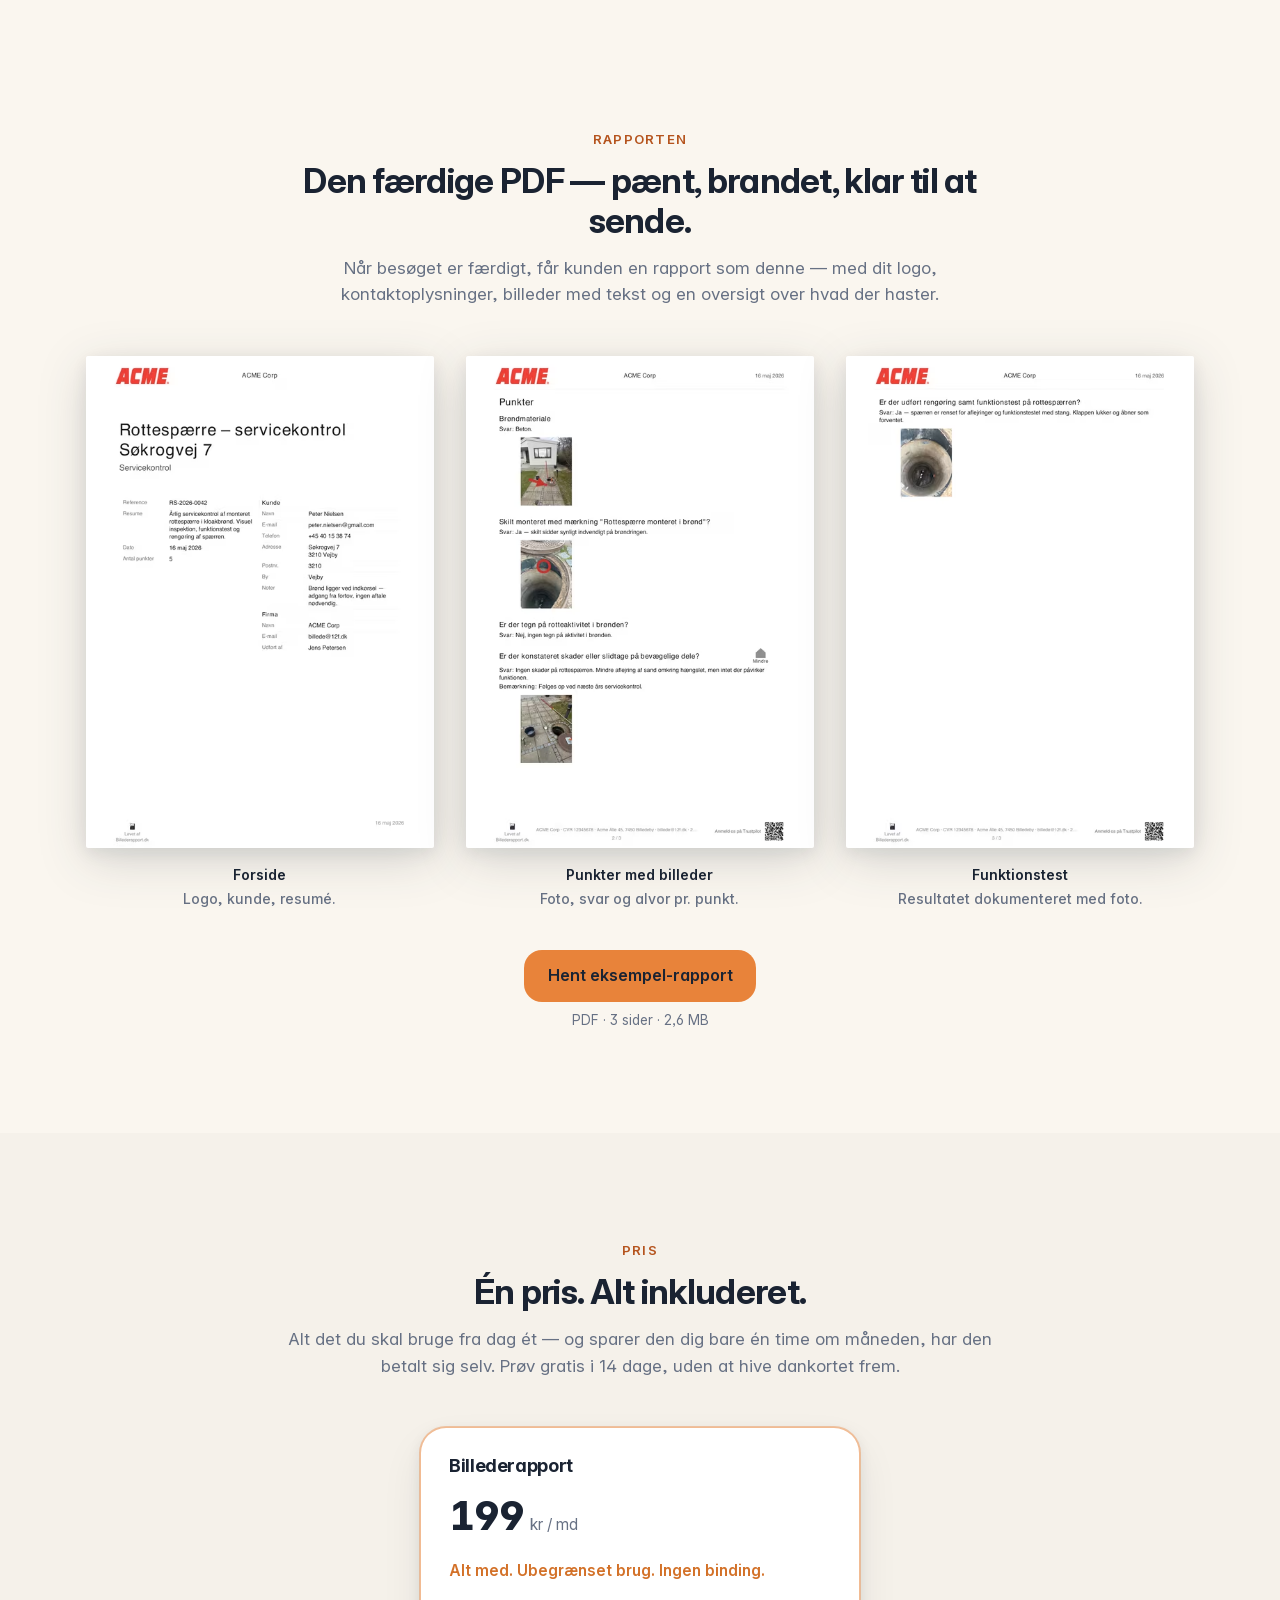
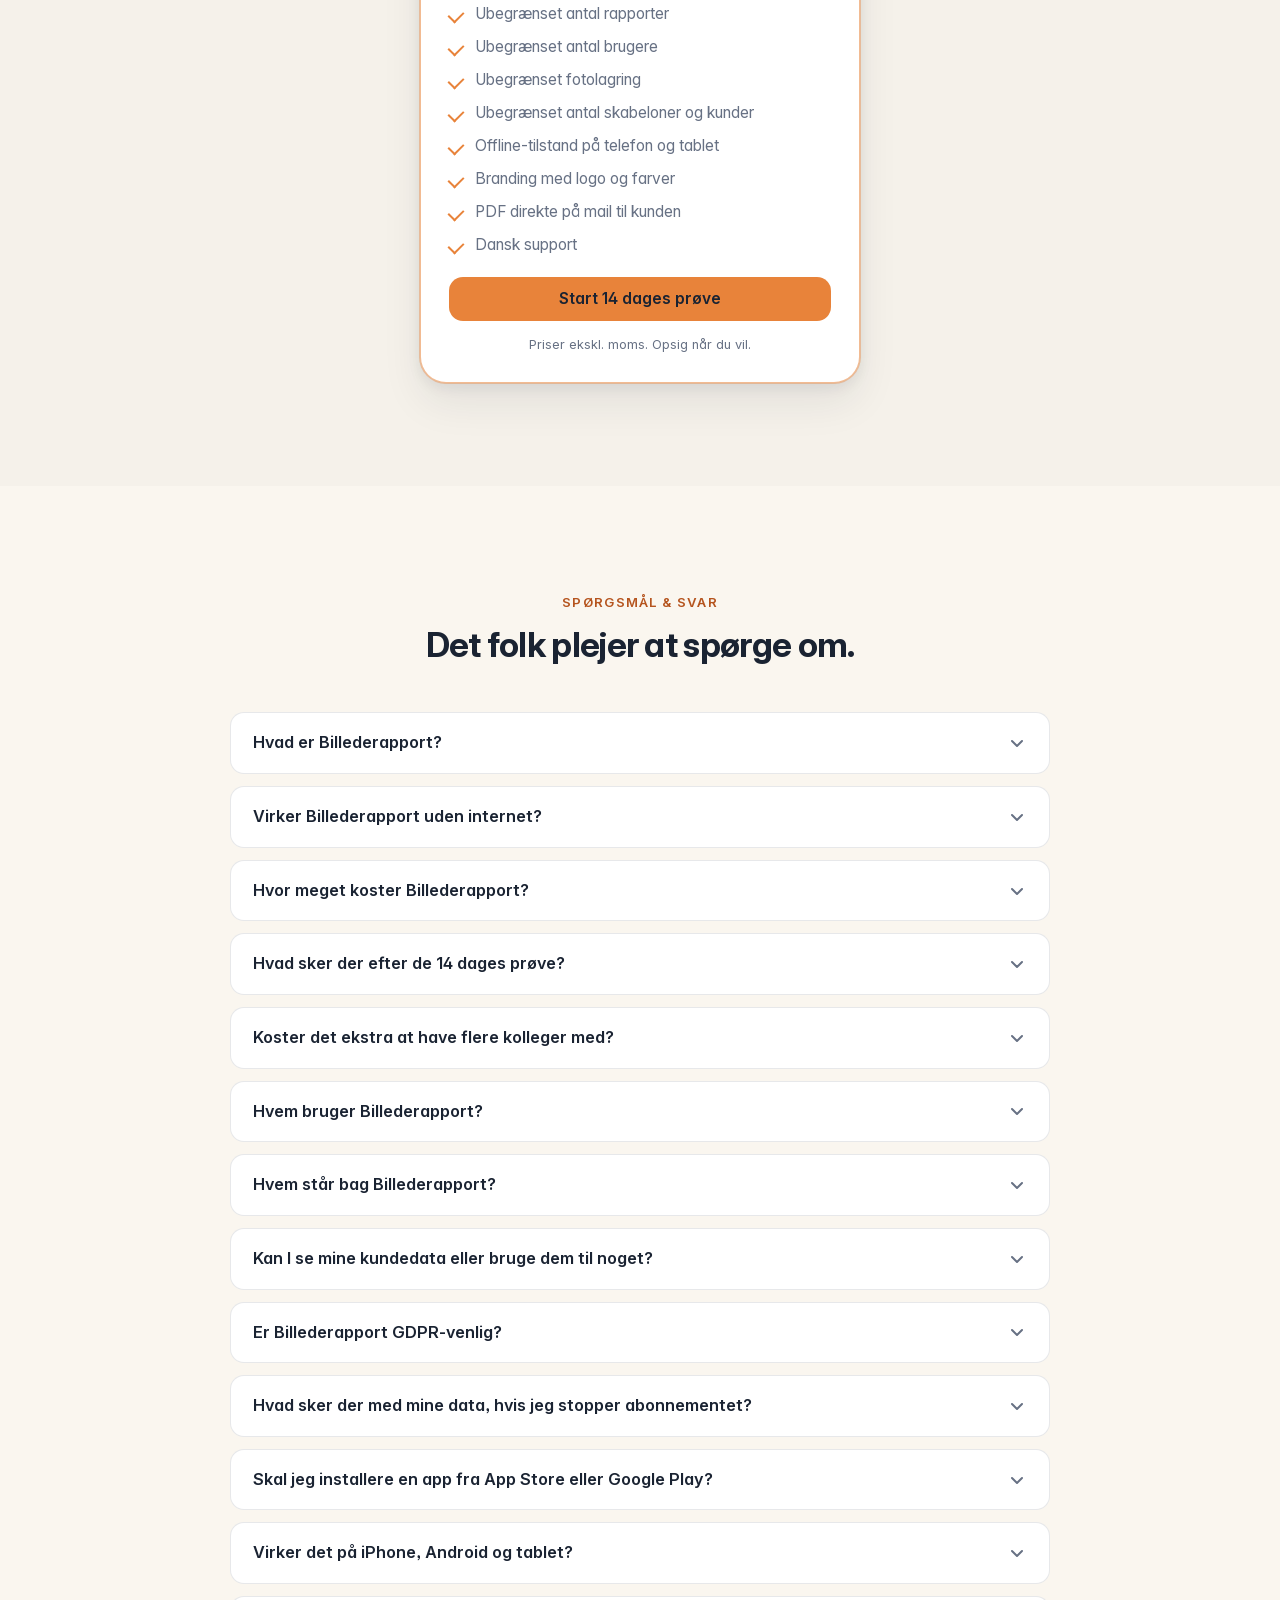
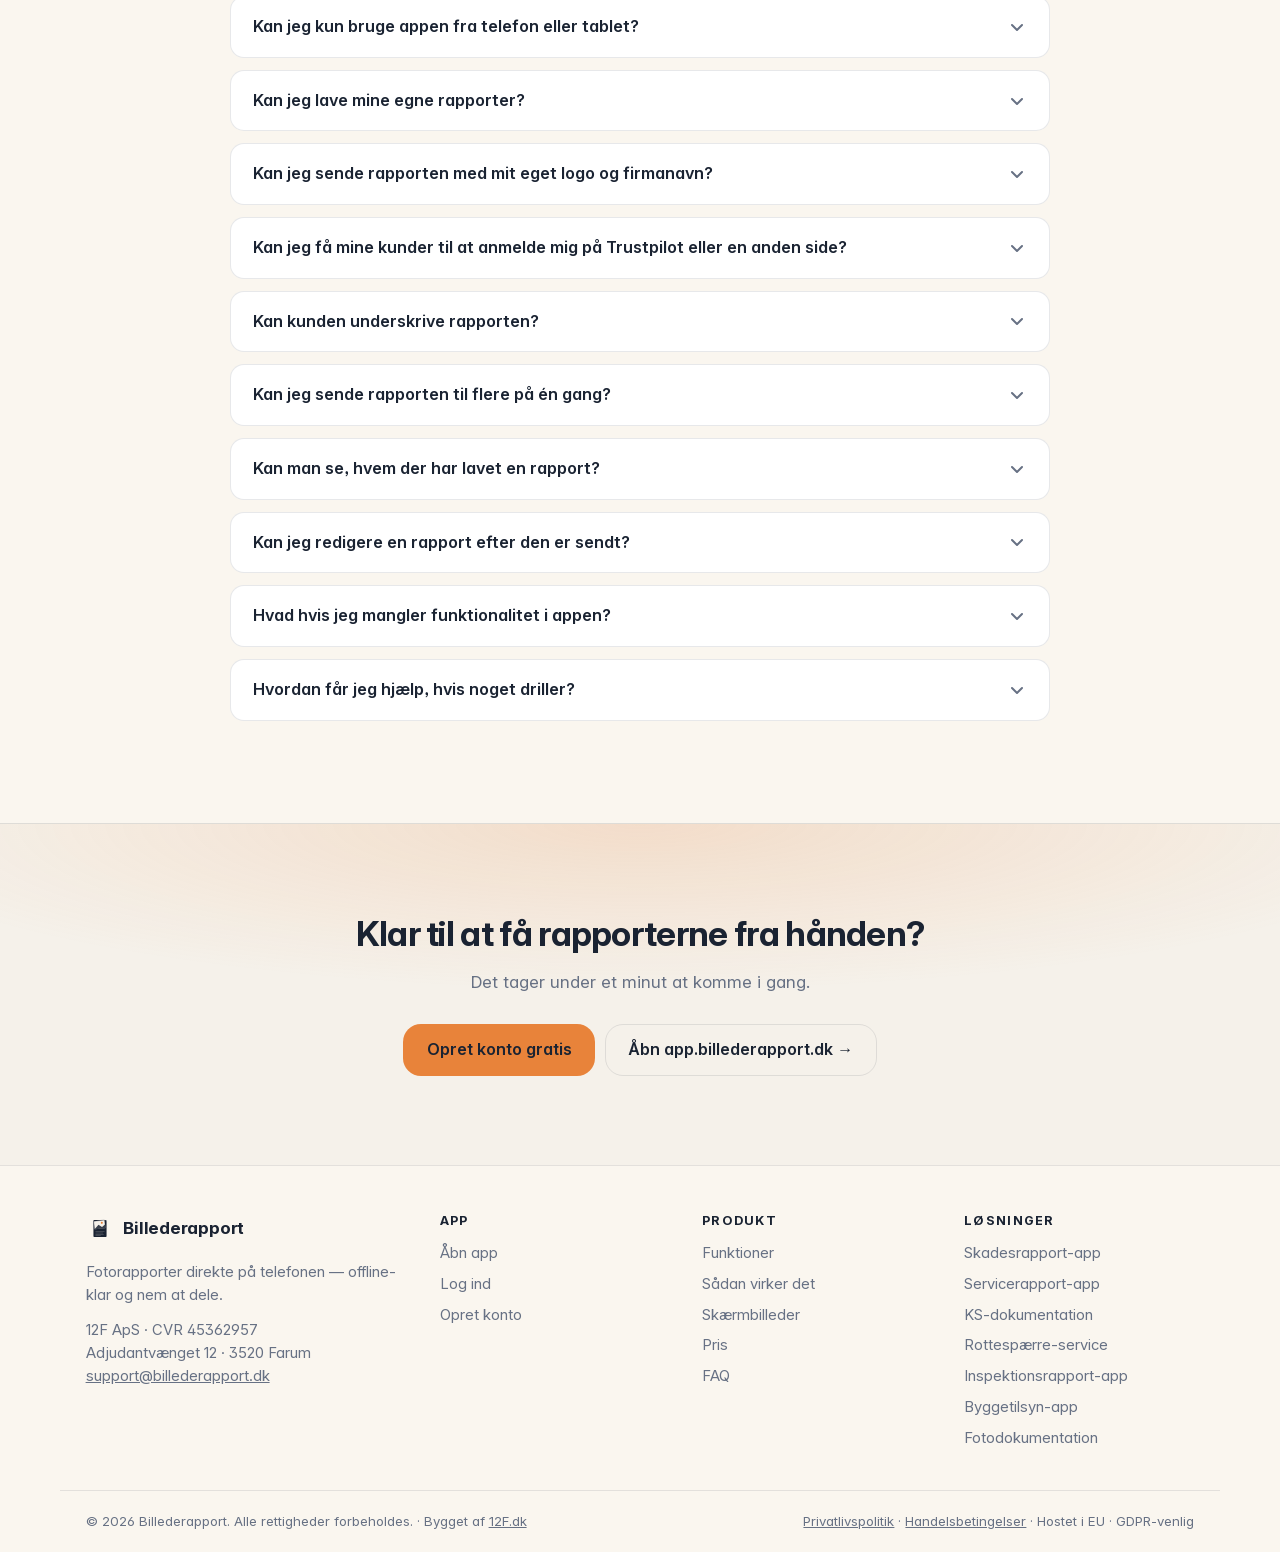
==== commit 26d1a0b4: "Move "Bygget af 12F.dk" credit to the footer-bottom band (#89) The credit sat in the .footer-org ide" ====
--- a/index.html
+++ b/index.html
@@ -2875,8 +2875,7 @@
           <p class="footer-org">
             12F ApS · CVR 45362957<br />
             Adjudantvænget 12 · 3520 Farum<br />
-            <a href="mailto:support@billederapport.dk">support@billederapport.dk</a><br />
-            Bygget af <a href="https://www.12f.dk/" target="_blank" rel="noopener">12F.dk</a>
+            <a href="mailto:support@billederapport.dk">support@billederapport.dk</a>
           </p>
         </div>
 
@@ -2909,7 +2908,8 @@
       </div>
 
       <div class="container footer-bottom">
-        <span>© <span id="year">2026</span> Billederapport. Alle rettigheder forbeholdes.</span>
+        <span>© <span id="year">2026</span> Billederapport. Alle rettigheder forbeholdes. ·
+          Bygget af <a href="https://www.12f.dk/" target="_blank" rel="noopener">12F.dk</a></span>
         <span>
           <a href="/privatlivspolitik/">Privatlivspolitik</a> ·
           <a href="/handelsbetingelser/">Handelsbetingelser</a> ·
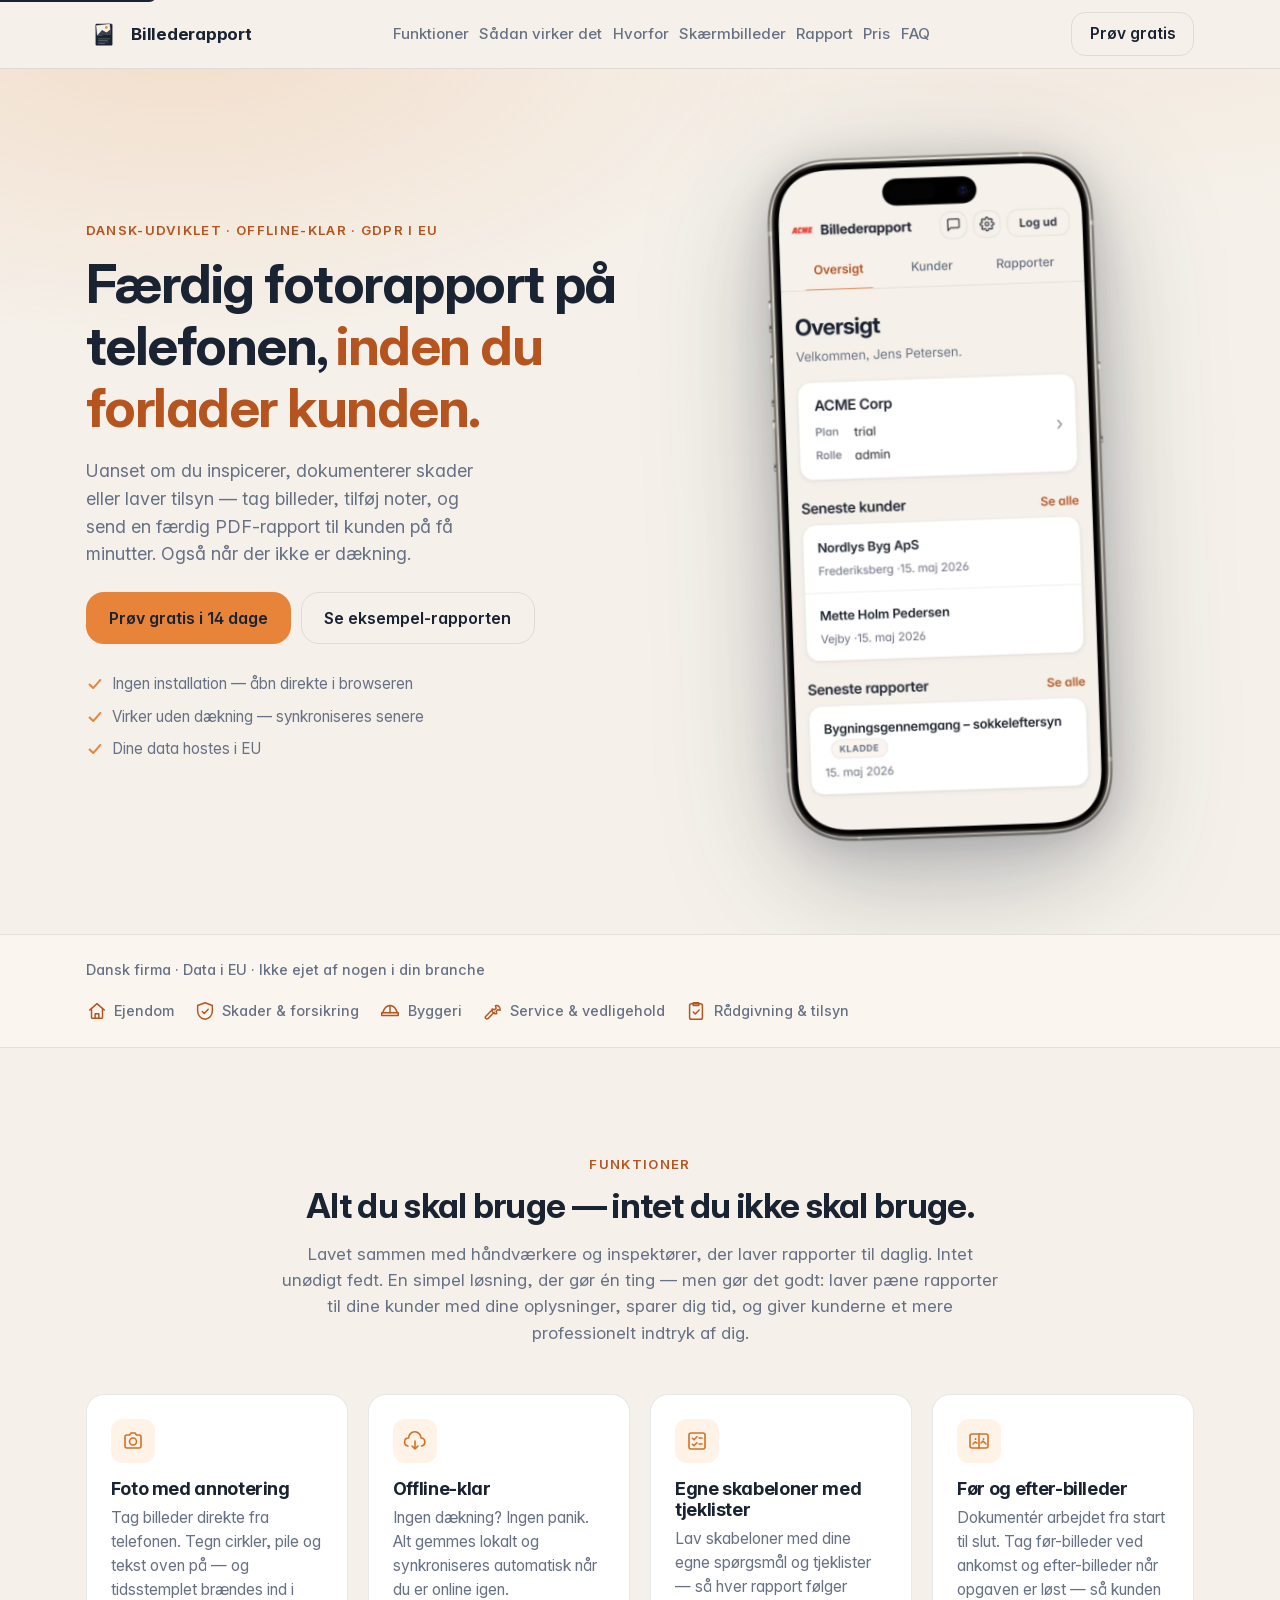
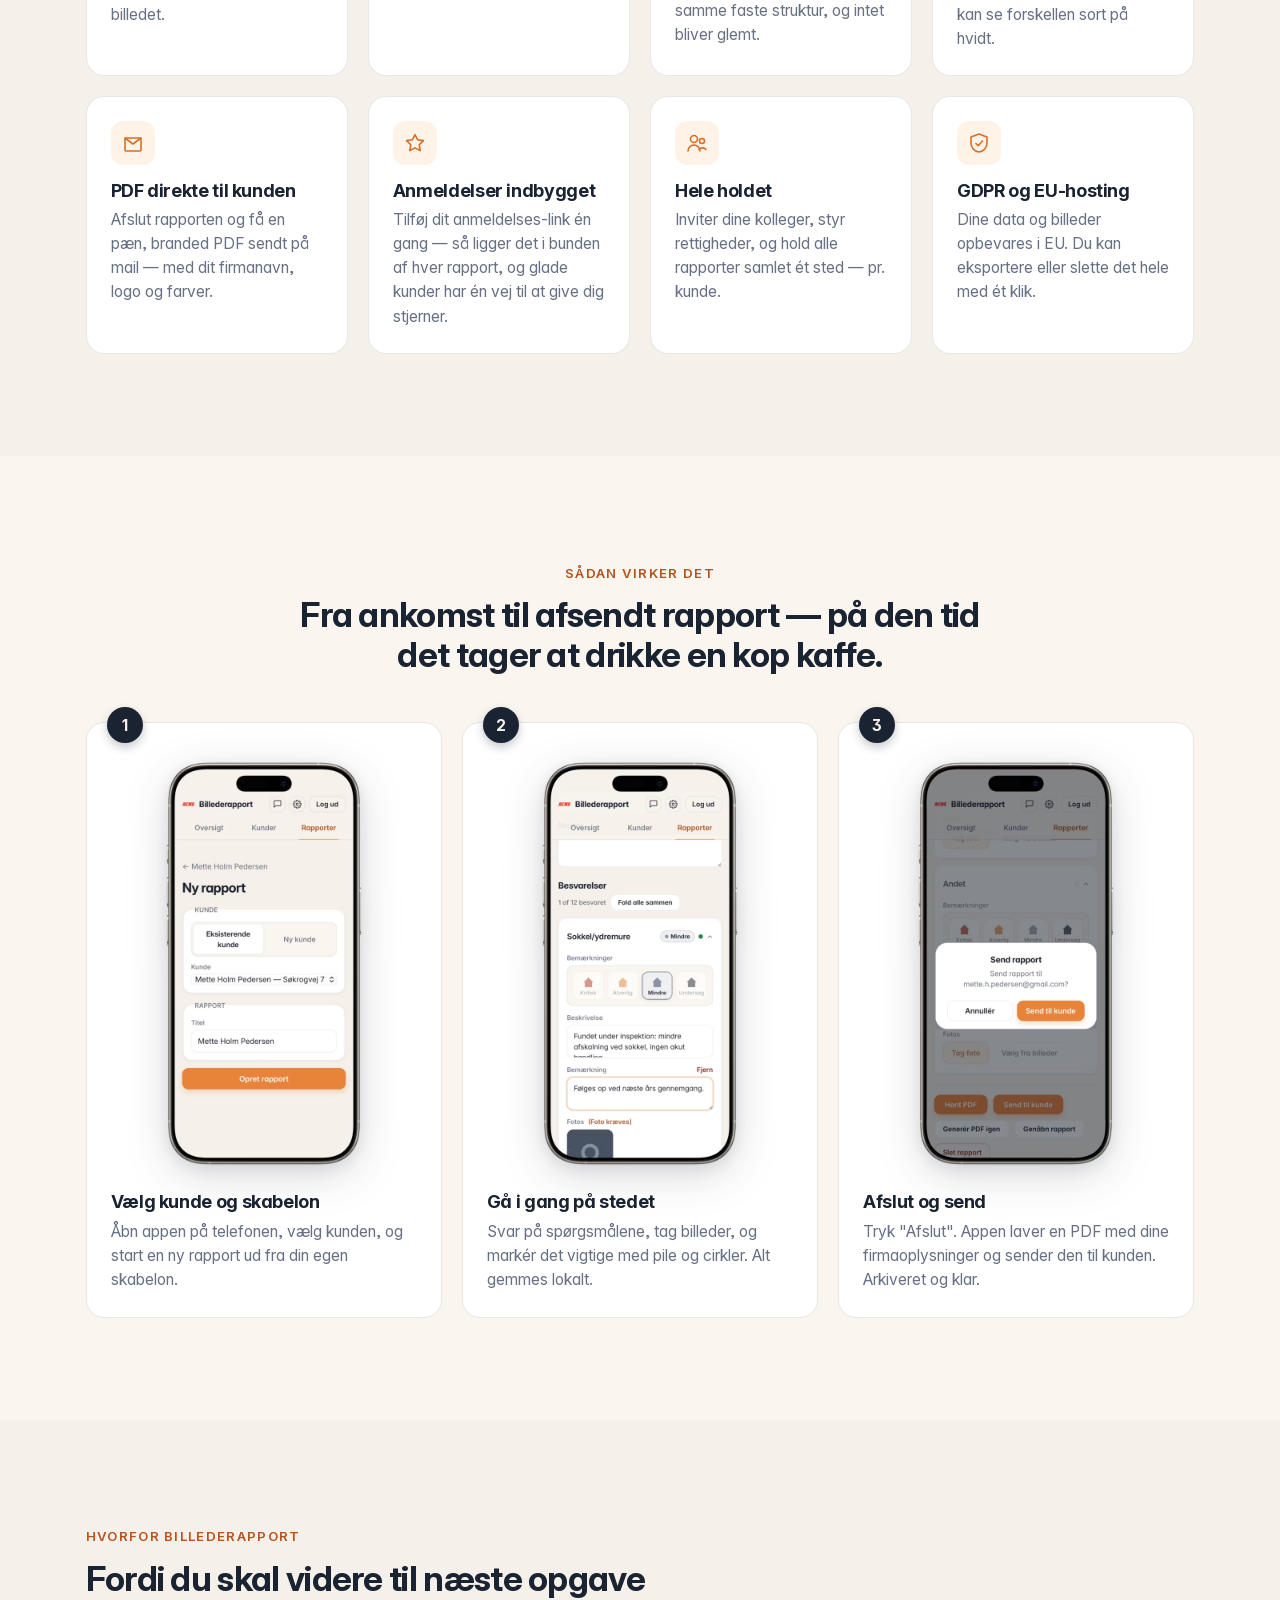
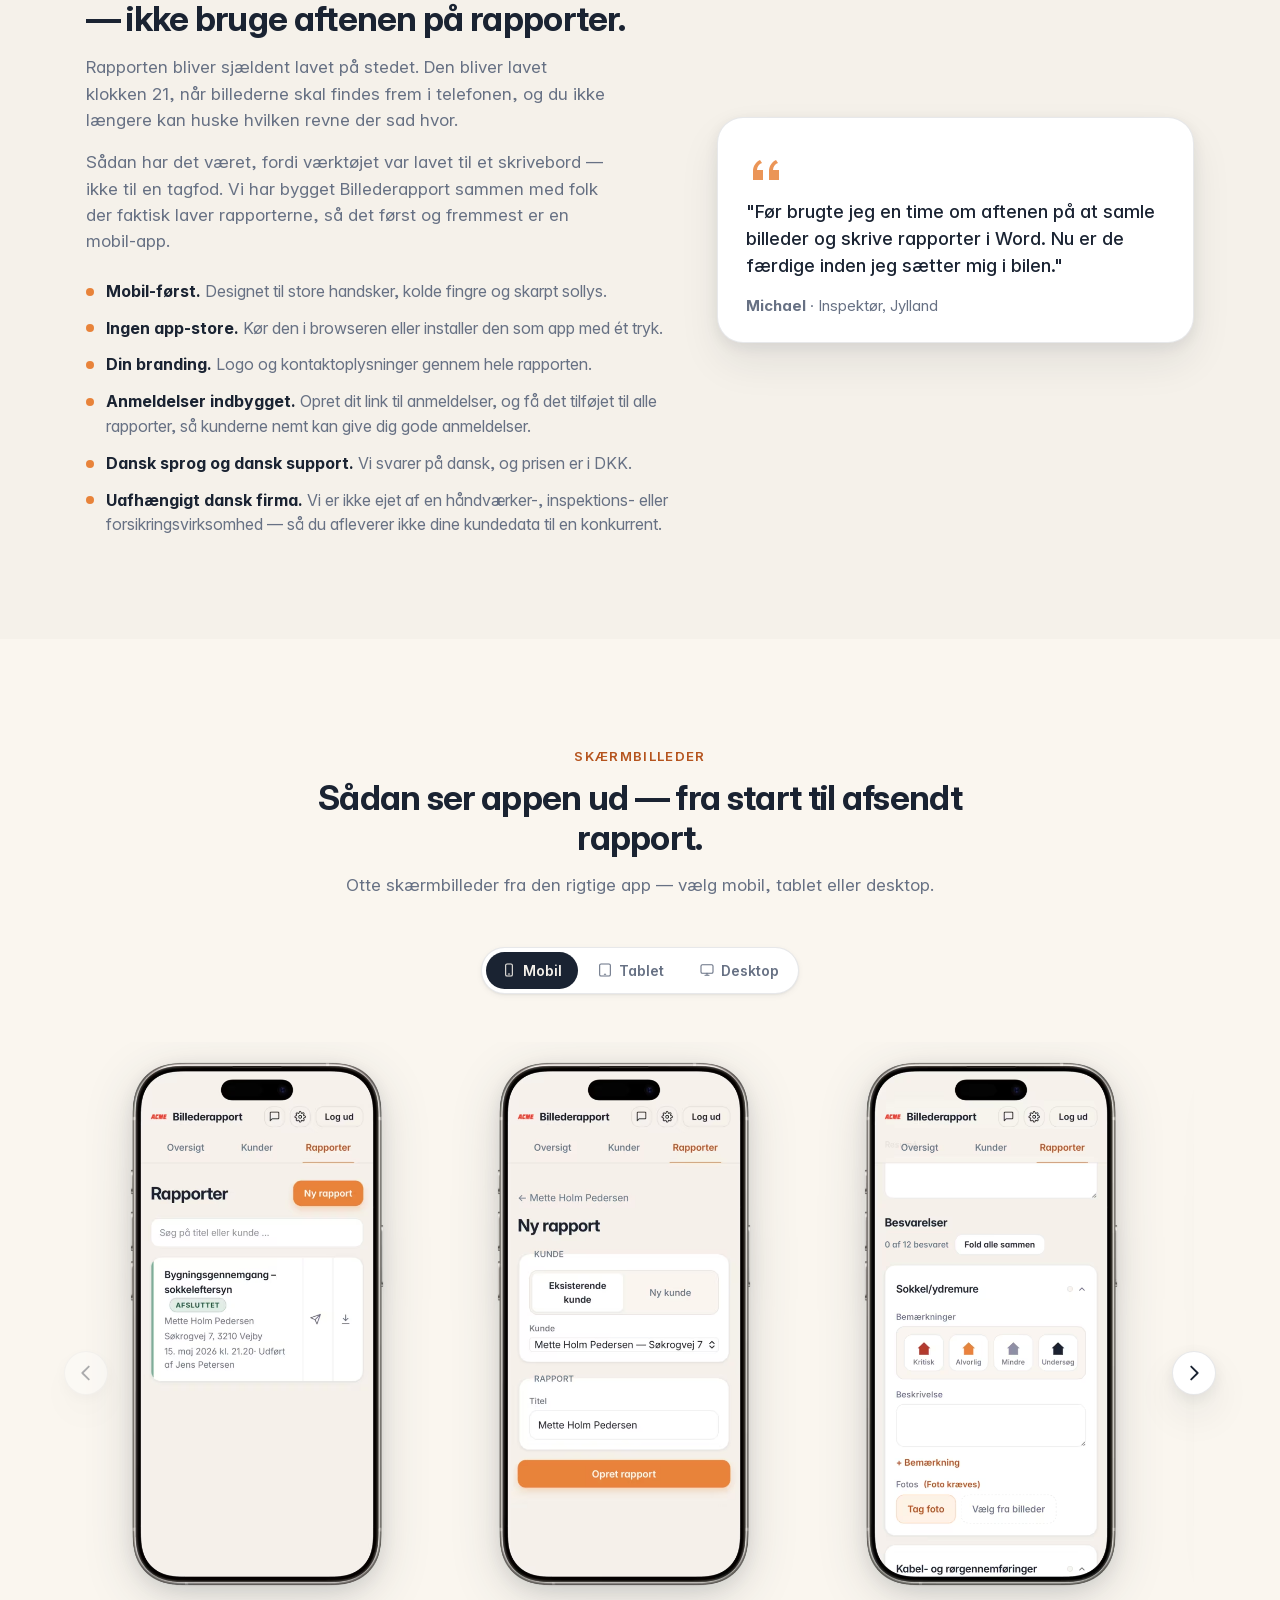
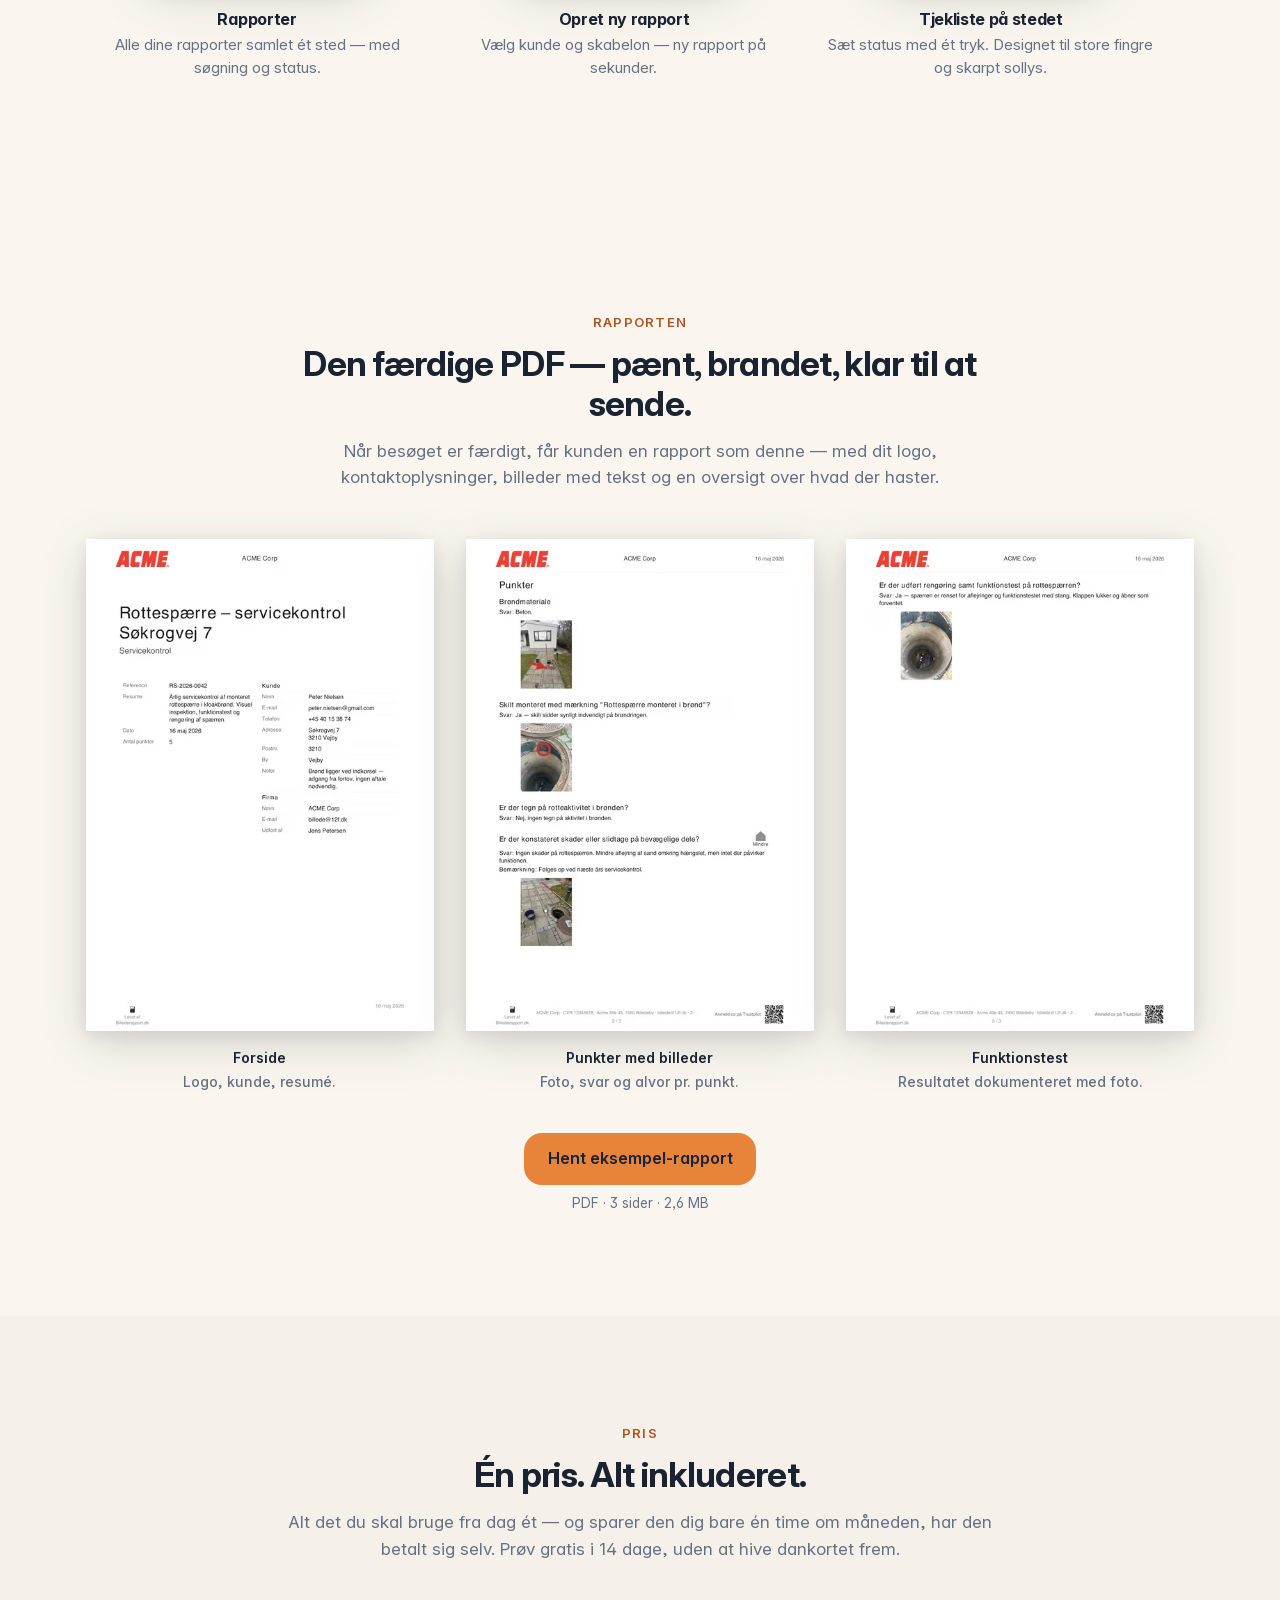
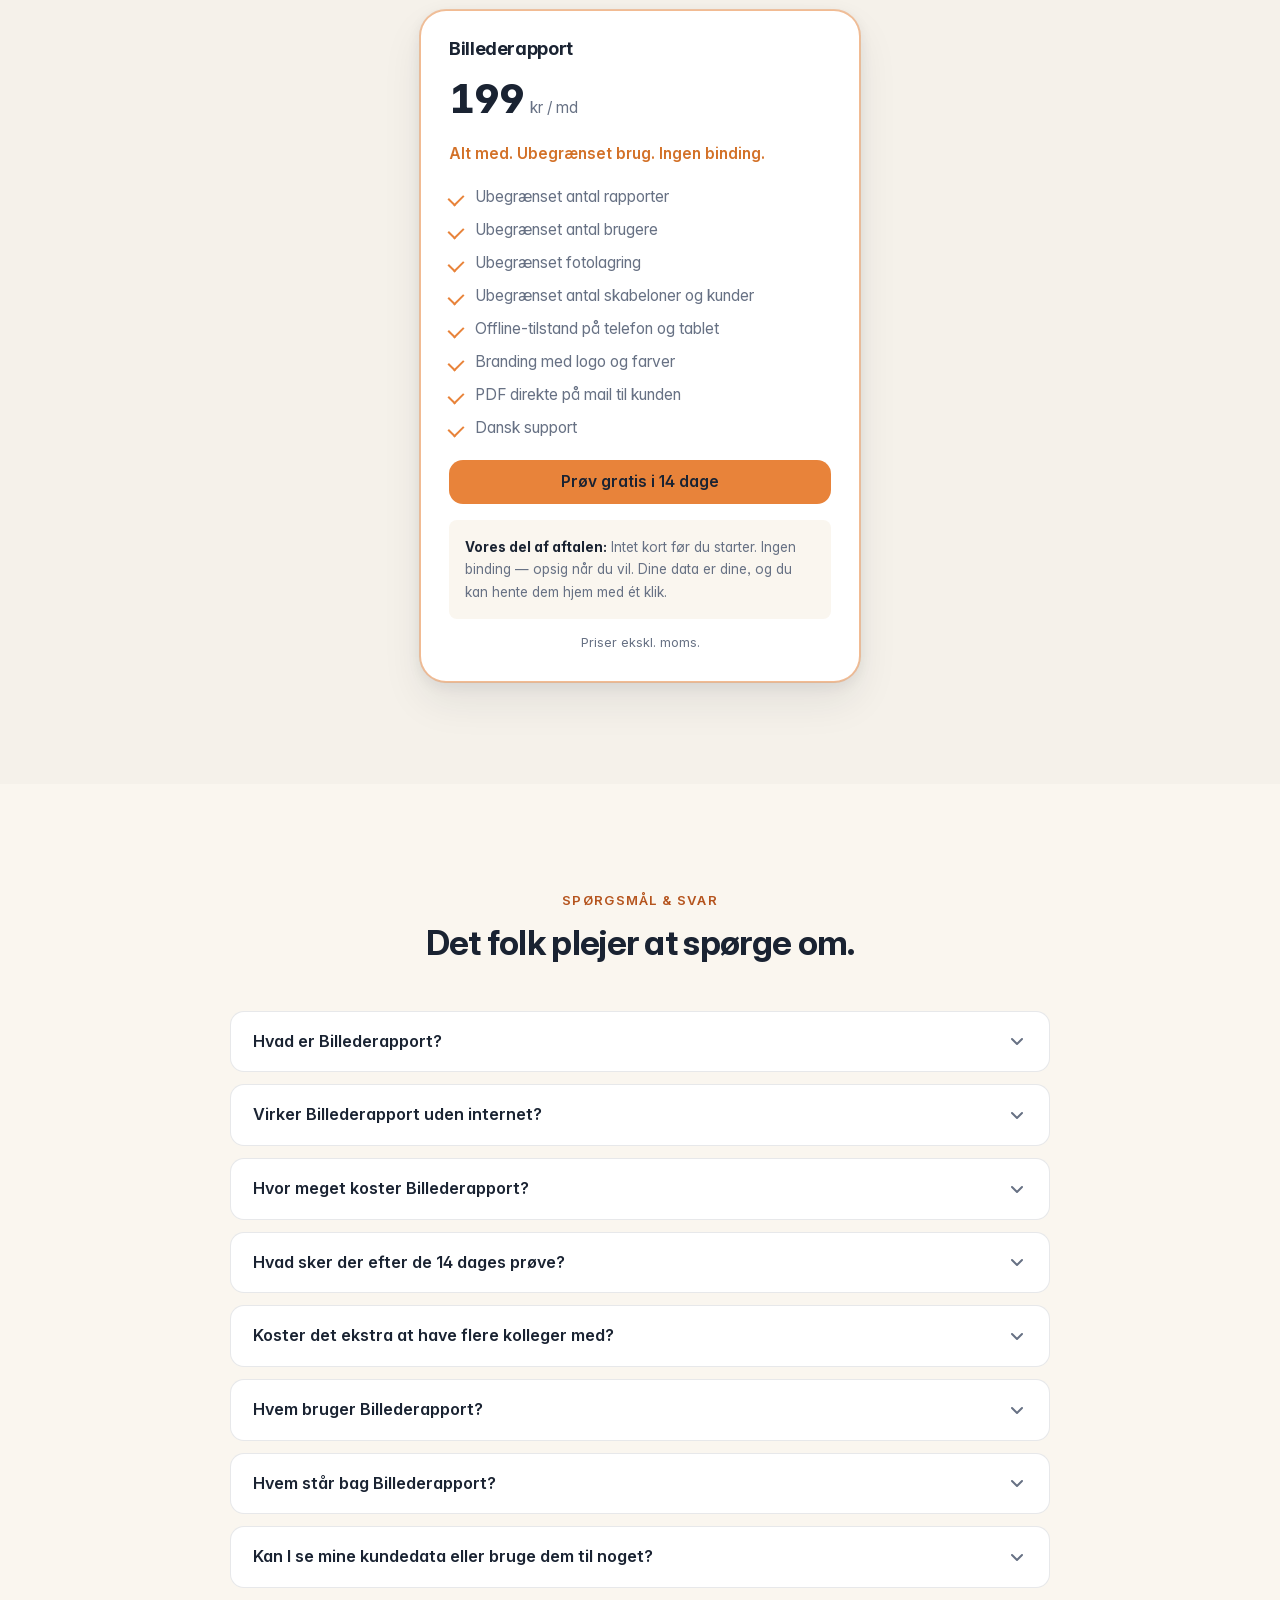
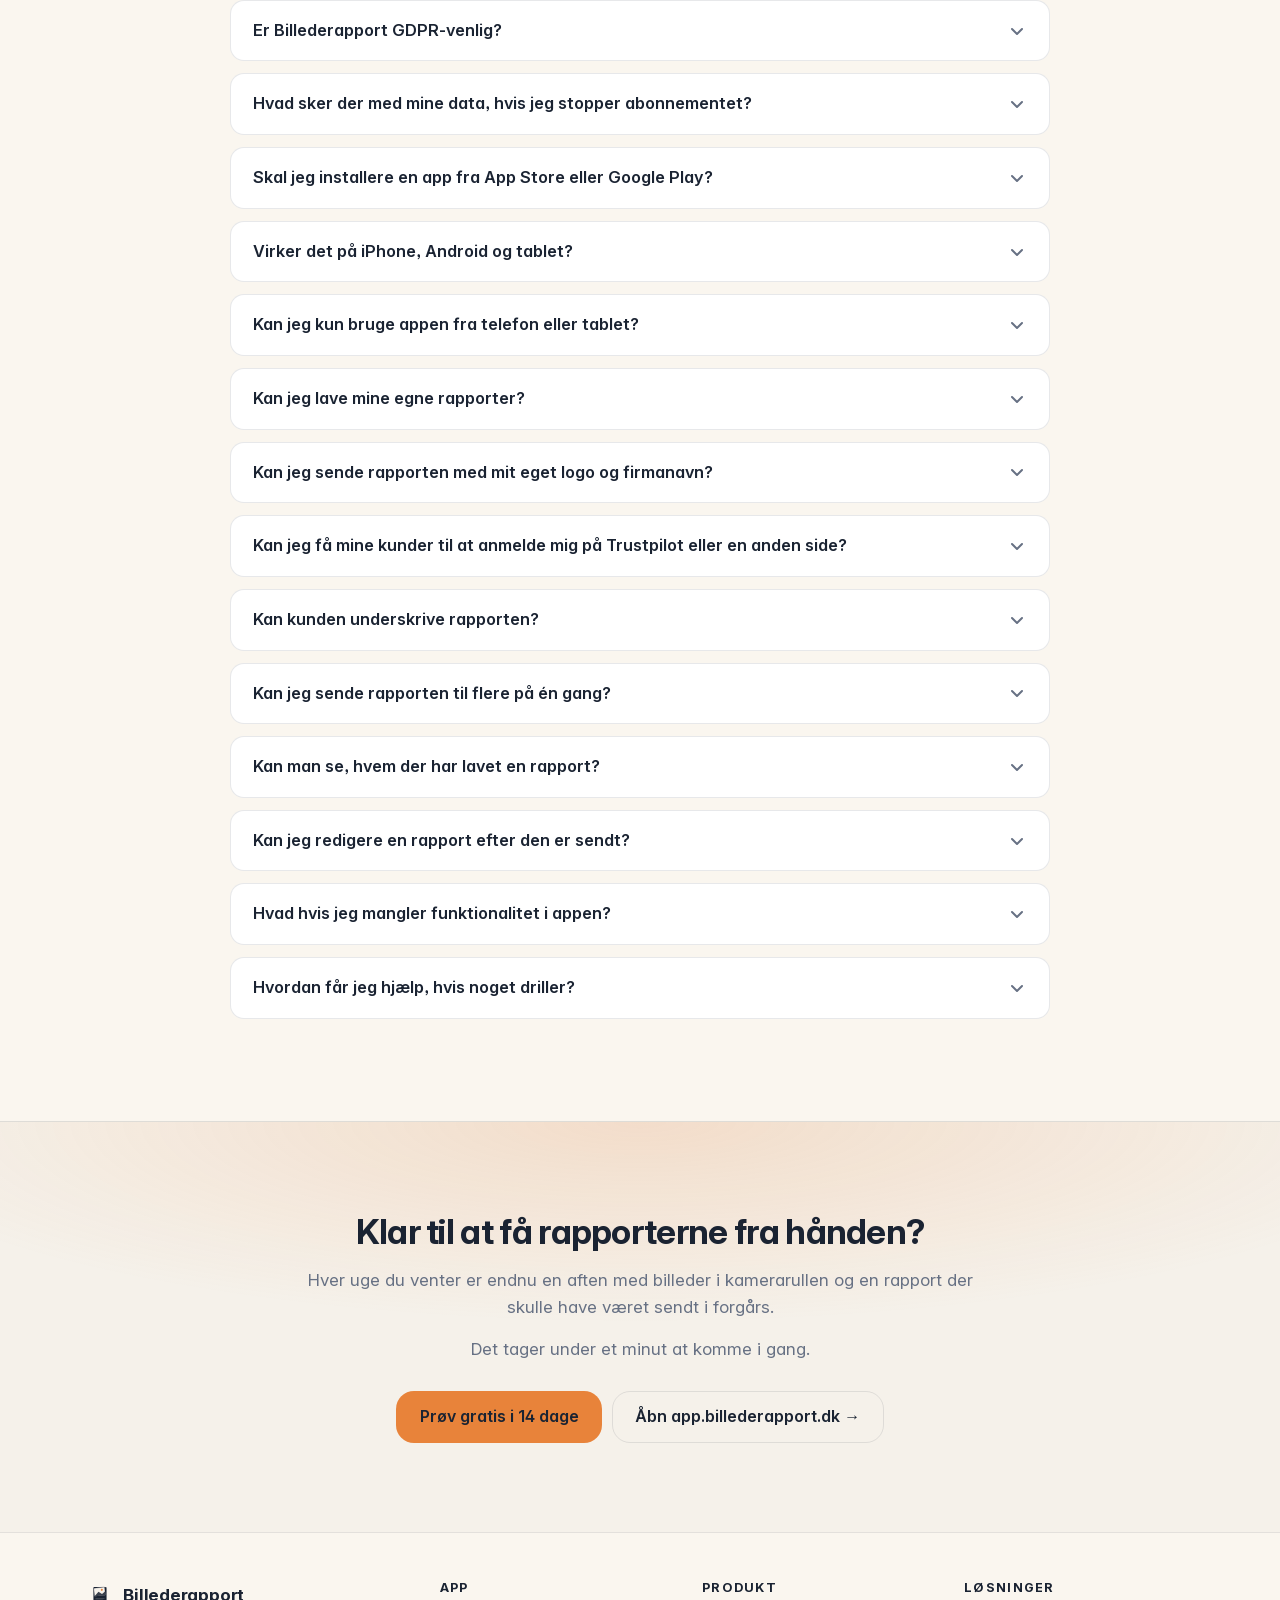
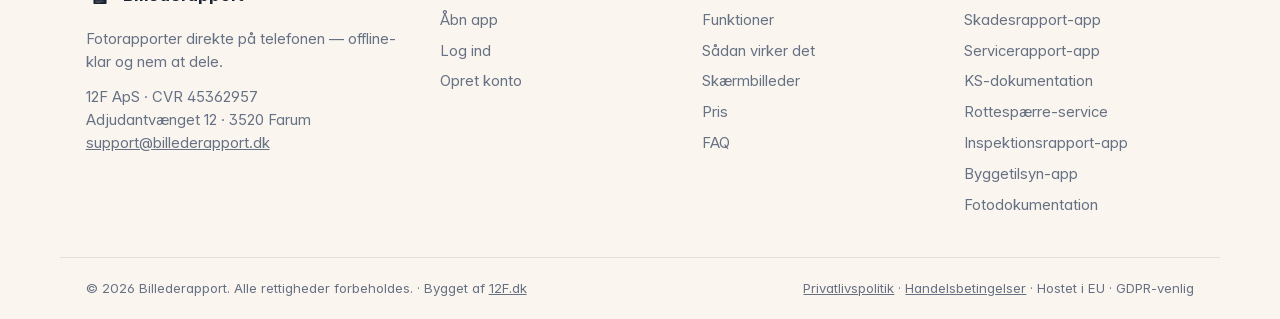
==== commit 9d65c297: "StoryBrand: indsats, skurk og samlet aftale-plan på forsiden (#90) Auditerede forsiden mod StoryBran" ====
--- a/index.html
+++ b/index.html
@@ -8,14 +8,14 @@
     <meta name="color-scheme" content="light dark" />
 
     <title>Fotorapport-app til håndværkere og inspektører | Billederapport</title>
-    <meta name="description" content="Fotorapport-app til håndværkere og inspektører. Tag billeder, tilføj noter og send en færdig PDF til kunden — også uden dækning. Dansk og GDPR-venlig." />
+    <meta name="description" content="Slut med at samle billeder og skrive rapporter om aftenen. Lav fotorapporten færdig på telefonen hos kunden — også uden dækning. Dansk, GDPR og data i EU." />
 
     <meta property="og:type" content="website" />
     <meta property="og:locale" content="da_DK" />
     <meta property="og:title" content="Fotorapport-app til håndværkere og inspektører | Billederapport" />
     <meta
       property="og:description"
-      content="Tag billeder, tilføj noter og send en færdig PDF-rapport til kunden. Offline-klar og mobil-først."
+      content="Slut med at skrive rapporter om aftenen. Lav fotorapporten færdig på telefonen hos kunden — også uden dækning."
     />
     <meta property="og:image" content="https://billederapport.dk/assets/og/og-card.png" />
     <meta property="og:image:width" content="1200" />
@@ -45,7 +45,7 @@
     <meta property="og:image:alt" content="Billederapport — fotorapport på telefonen med branded PDF" />
     <meta property="og:image:type" content="image/png" />
     <meta name="twitter:title" content="Fotorapport-app til håndværkere og inspektører | Billederapport" />
-    <meta name="twitter:description" content="Tag billeder, tilføj noter og send en færdig PDF-rapport til kunden. Offline-klar og mobil-først." />
+    <meta name="twitter:description" content="Slut med at skrive rapporter om aftenen. Lav fotorapporten færdig på telefonen hos kunden — også uden dækning." />
     <meta name="twitter:image:alt" content="Billederapport — fotorapport på telefonen med branded PDF" />
 
     <meta name="apple-mobile-web-app-title" content="Billederapport" />
@@ -1025,6 +1025,18 @@
   border-left: 2px solid var(--accent);
   border-bottom: 2px solid var(--accent);
   transform: rotate(-45deg);
+}
+.plan-promise {
+  margin-top: 1rem;
+  padding: 1rem;
+  border-radius: var(--radius-sm);
+  background: var(--surface-2);
+  font-size: 0.85rem;
+  line-height: 1.65;
+  color: var(--text-muted);
+}
+.plan-promise strong {
+  color: var(--text);
 }
 .plan-foot {
   margin-top: 0.85rem;
@@ -1263,9 +1275,9 @@
           "@id": "https://billederapport.dk/#webpage",
           "url": "https://billederapport.dk/",
           "name": "Fotorapport-app til håndværkere og inspektører",
-          "description": "Fotorapport-app til håndværkere og inspektører. Tag billeder, tilføj noter og send en færdig PDF til kunden — også uden dækning. Dansk og GDPR-venlig.",
+          "description": "Slut med at samle billeder og skrive rapporter om aftenen. Lav fotorapporten færdig på telefonen hos kunden — også uden dækning. Dansk, GDPR og data i EU.",
           "inLanguage": "da-DK",
-          "dateModified": "2026-08-23",
+          "dateModified": "2026-09-19",
           "isPartOf": { "@id": "https://billederapport.dk/#website" },
           "about": { "@id": "https://billederapport.dk/#app" },
           "primaryImageOfPage": "https://billederapport.dk/assets/og/og-card.png"
@@ -1639,7 +1651,7 @@
       <!-- LOGO STRIP / SOCIAL PROOF -->
       <section class="strip" aria-label="Bruges til">
         <div class="container strip-inner">
-          <span class="strip-text">Bruges af håndværkere, inspektører og servicefirmaer</span>
+          <span class="strip-text">Dansk firma · Data i EU · Ikke ejet af nogen i din branche</span>
           <ul class="strip-icons">
             <li><a href="/inspektionsrapport-app/" aria-label="Inspektionsrapport-app til ejendom og bygningsinspektion">
               <svg viewBox="0 0 24 24" width="22" height="22" aria-hidden="true">
@@ -2113,9 +2125,15 @@
             <p class="eyebrow">Hvorfor Billederapport</p>
             <h2>Fordi du skal videre til næste opgave — ikke bruge aftenen på rapporter.</h2>
             <p class="section-lede">
-              Vi har bygget Billederapport sammen med folk der faktisk laver
-              rapporterne. Derfor er det først og fremmest en mobil-app — ikke
-              en desktop-ting man også kan bruge på telefonen.
+              Rapporten bliver sjældent lavet på stedet. Den bliver lavet klokken
+              21, når billederne skal findes frem i telefonen, og du ikke længere
+              kan huske hvilken revne der sad hvor.
+            </p>
+            <p class="section-lede">
+              Sådan har det været, fordi værktøjet var lavet til et skrivebord —
+              ikke til en tagfod. Vi har bygget Billederapport sammen med folk
+              der faktisk laver rapporterne, så det først og fremmest er en
+              mobil-app.
             </p>
 
             <ul class="why-list">
@@ -2139,6 +2157,11 @@
               <li>
                 <strong>Dansk sprog og dansk support.</strong> Vi svarer på
                 dansk, og prisen er i DKK.
+              </li>
+              <li>
+                <strong>Uafhængigt dansk firma.</strong> Vi er ikke ejet af en
+                håndværker-, inspektions- eller forsikringsvirksomhed — så du
+                afleverer ikke dine kundedata til en konkurrent.
               </li>
             </ul>
           </div>
@@ -2546,9 +2569,14 @@
                 <li>Dansk support</li>
               </ul>
               <a class="btn btn-primary btn-block" href="https://app.billederapport.dk/signup" data-umami-event="signup-click" data-umami-event-placement="pricing">
-                Start 14 dages prøve
+                Prøv gratis i 14 dage
               </a>
-              <p class="plan-foot">Priser ekskl. moms. Opsig når du vil.</p>
+              <p class="plan-promise">
+                <strong>Vores del af aftalen:</strong> Intet kort før du starter.
+                Ingen binding — opsig når du vil. Dine data er dine, og du kan
+                hente dem hjem med ét klik.
+              </p>
+              <p class="plan-foot">Priser ekskl. moms.</p>
             </article>
           </div>
         </div>
@@ -2835,11 +2863,15 @@
         <div class="container cta-inner">
           <h2>Klar til at få rapporterne fra hånden?</h2>
           <p>
+            Hver uge du venter er endnu en aften med billeder i kamerarullen og
+            en rapport der skulle have været sendt i forgårs.
+          </p>
+          <p>
             Det tager under et minut at komme i gang.
           </p>
           <div class="cta-row cta-row-centered">
             <a class="btn btn-primary btn-lg" href="https://app.billederapport.dk/signup" data-umami-event="signup-click" data-umami-event-placement="cta-bottom">
-              Opret konto gratis
+              Prøv gratis i 14 dage
             </a>
             <a class="btn btn-ghost btn-lg" href="https://app.billederapport.dk" target="_blank" rel="noopener" data-umami-event="open-app-click" data-umami-event-placement="cta-bottom">
               Åbn app.billederapport.dk →
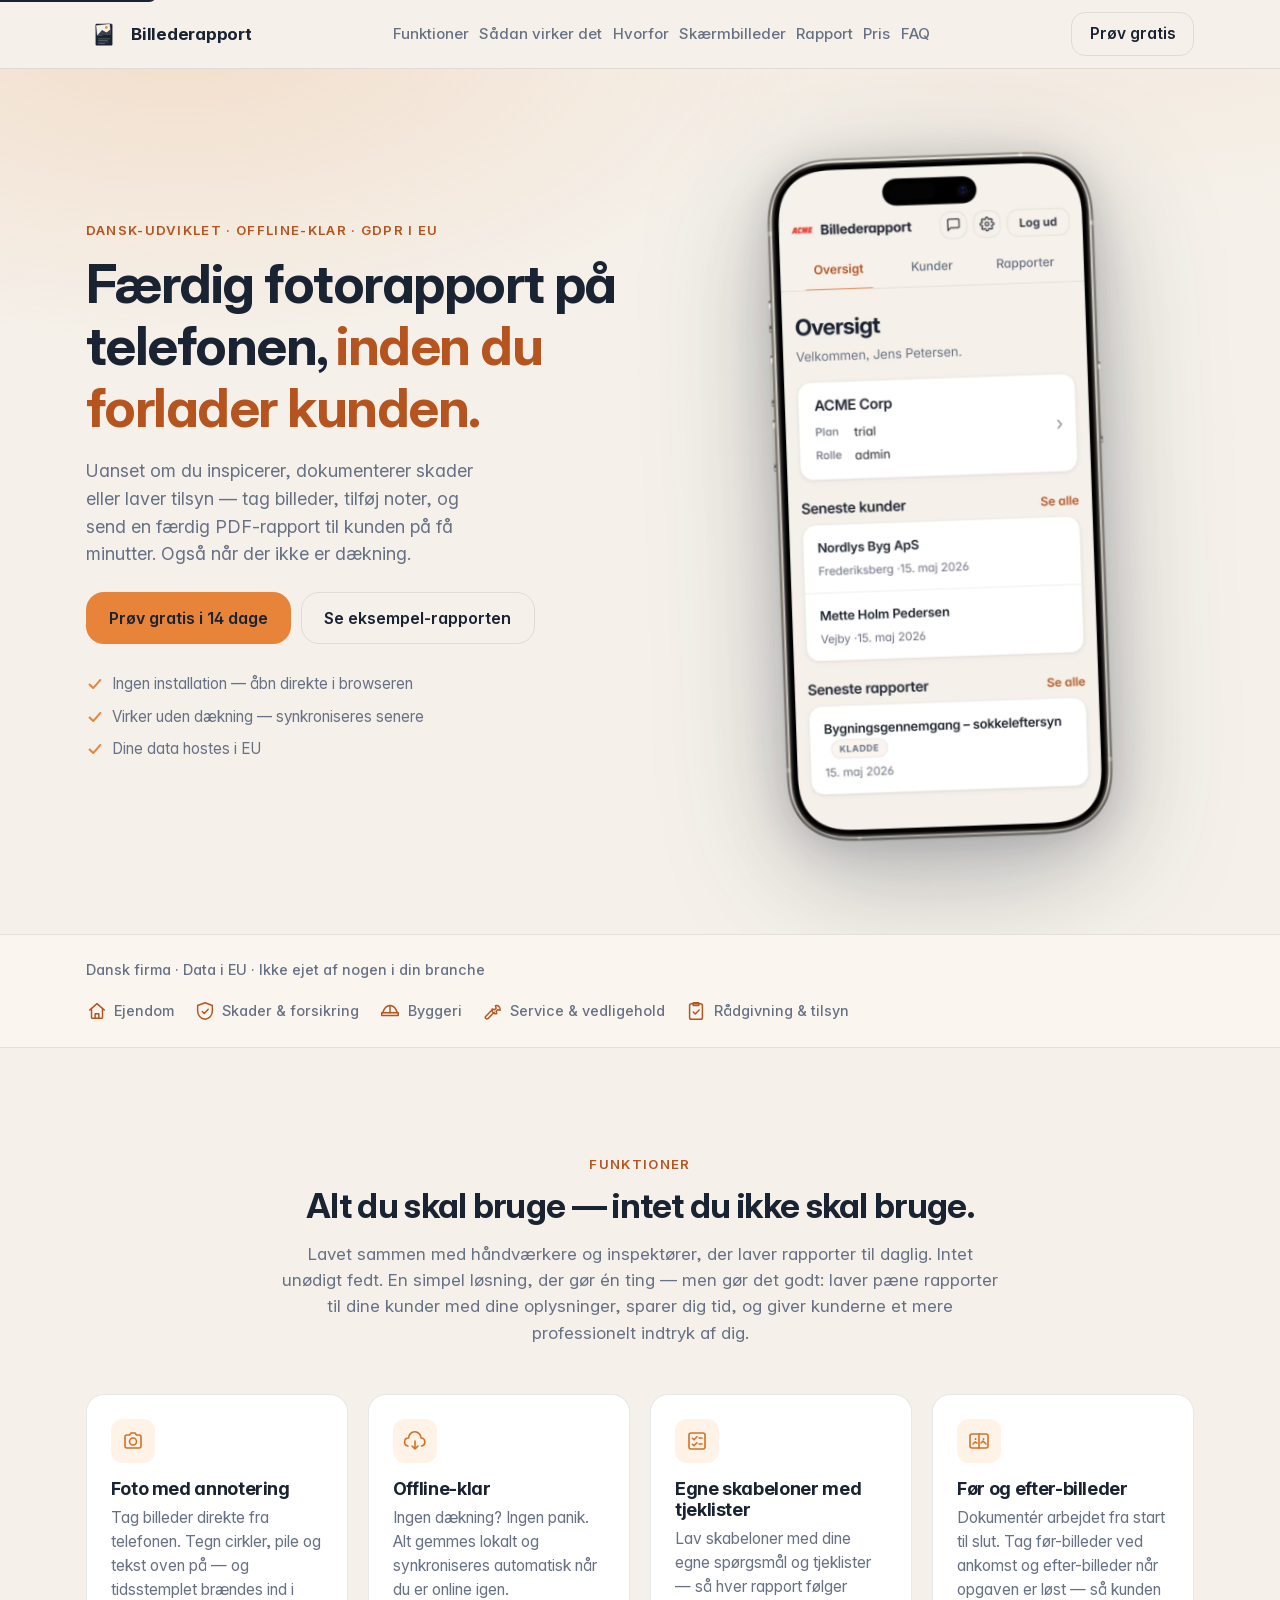
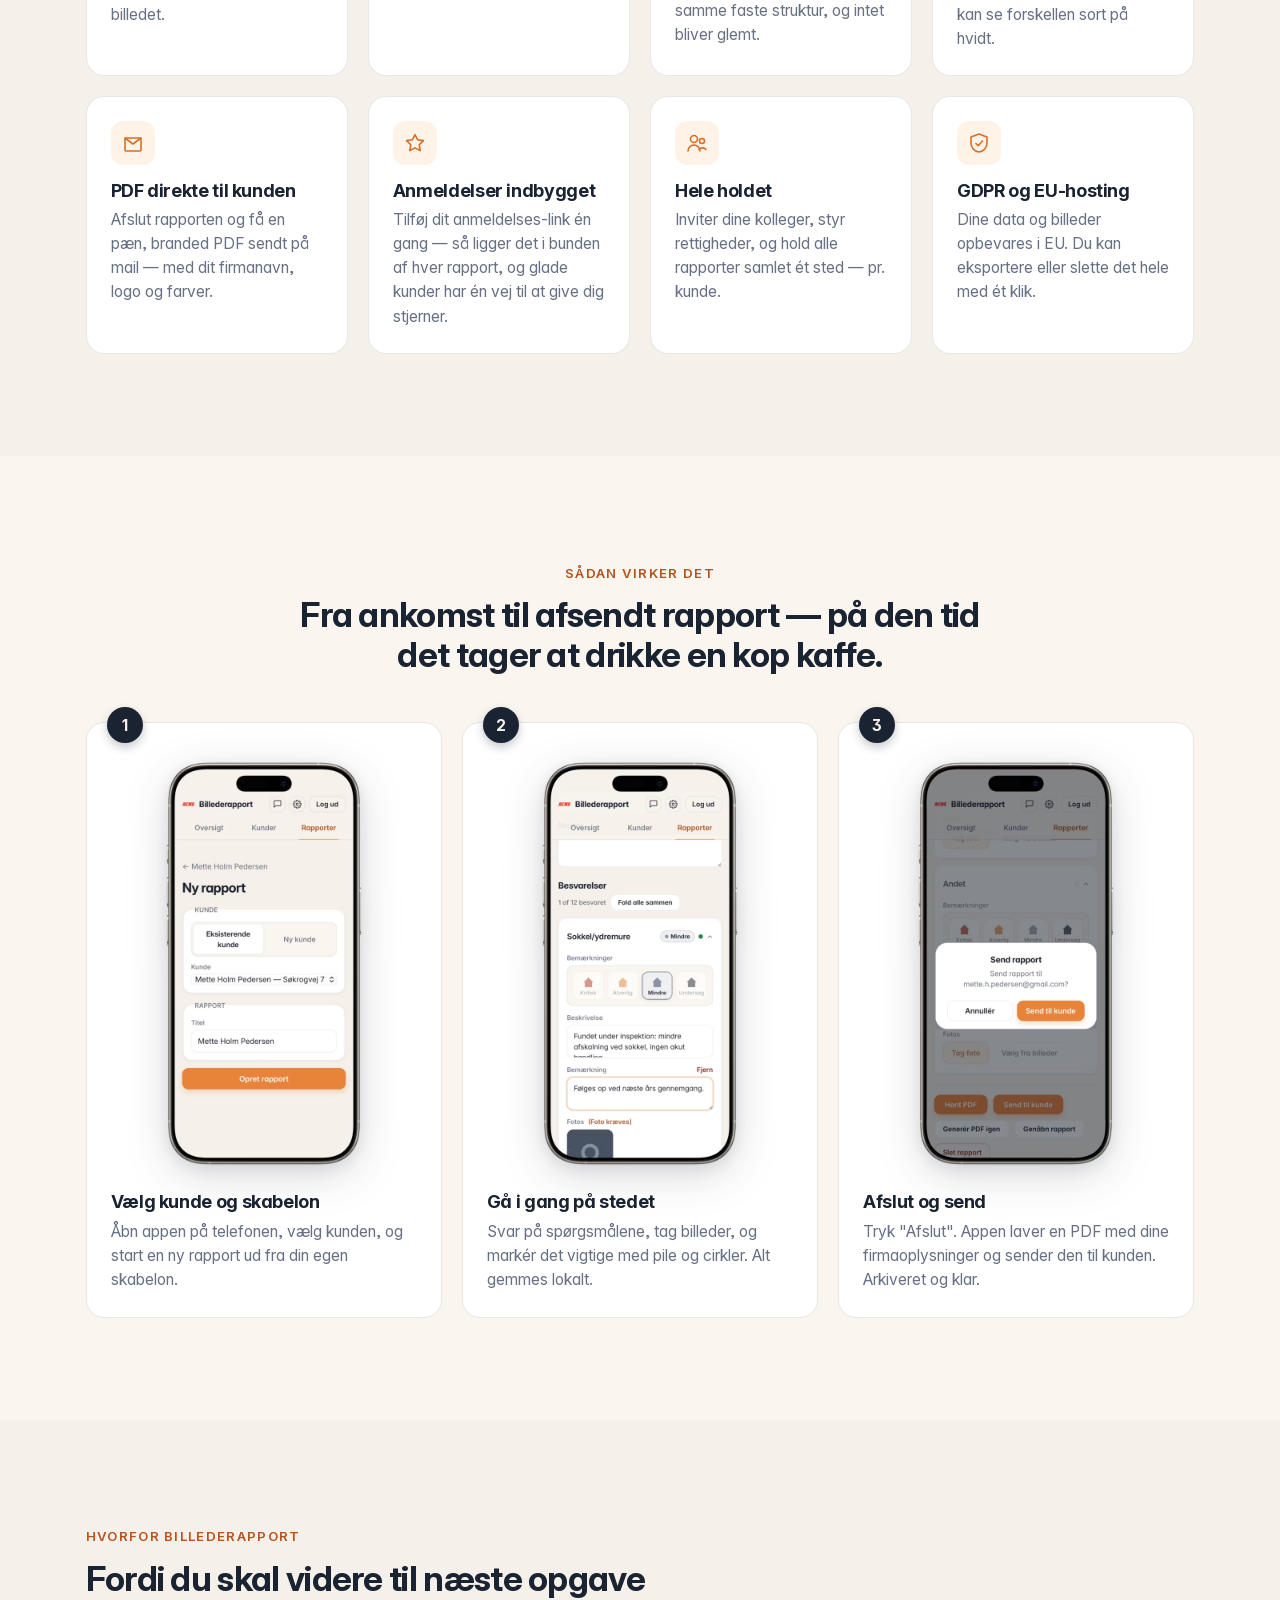
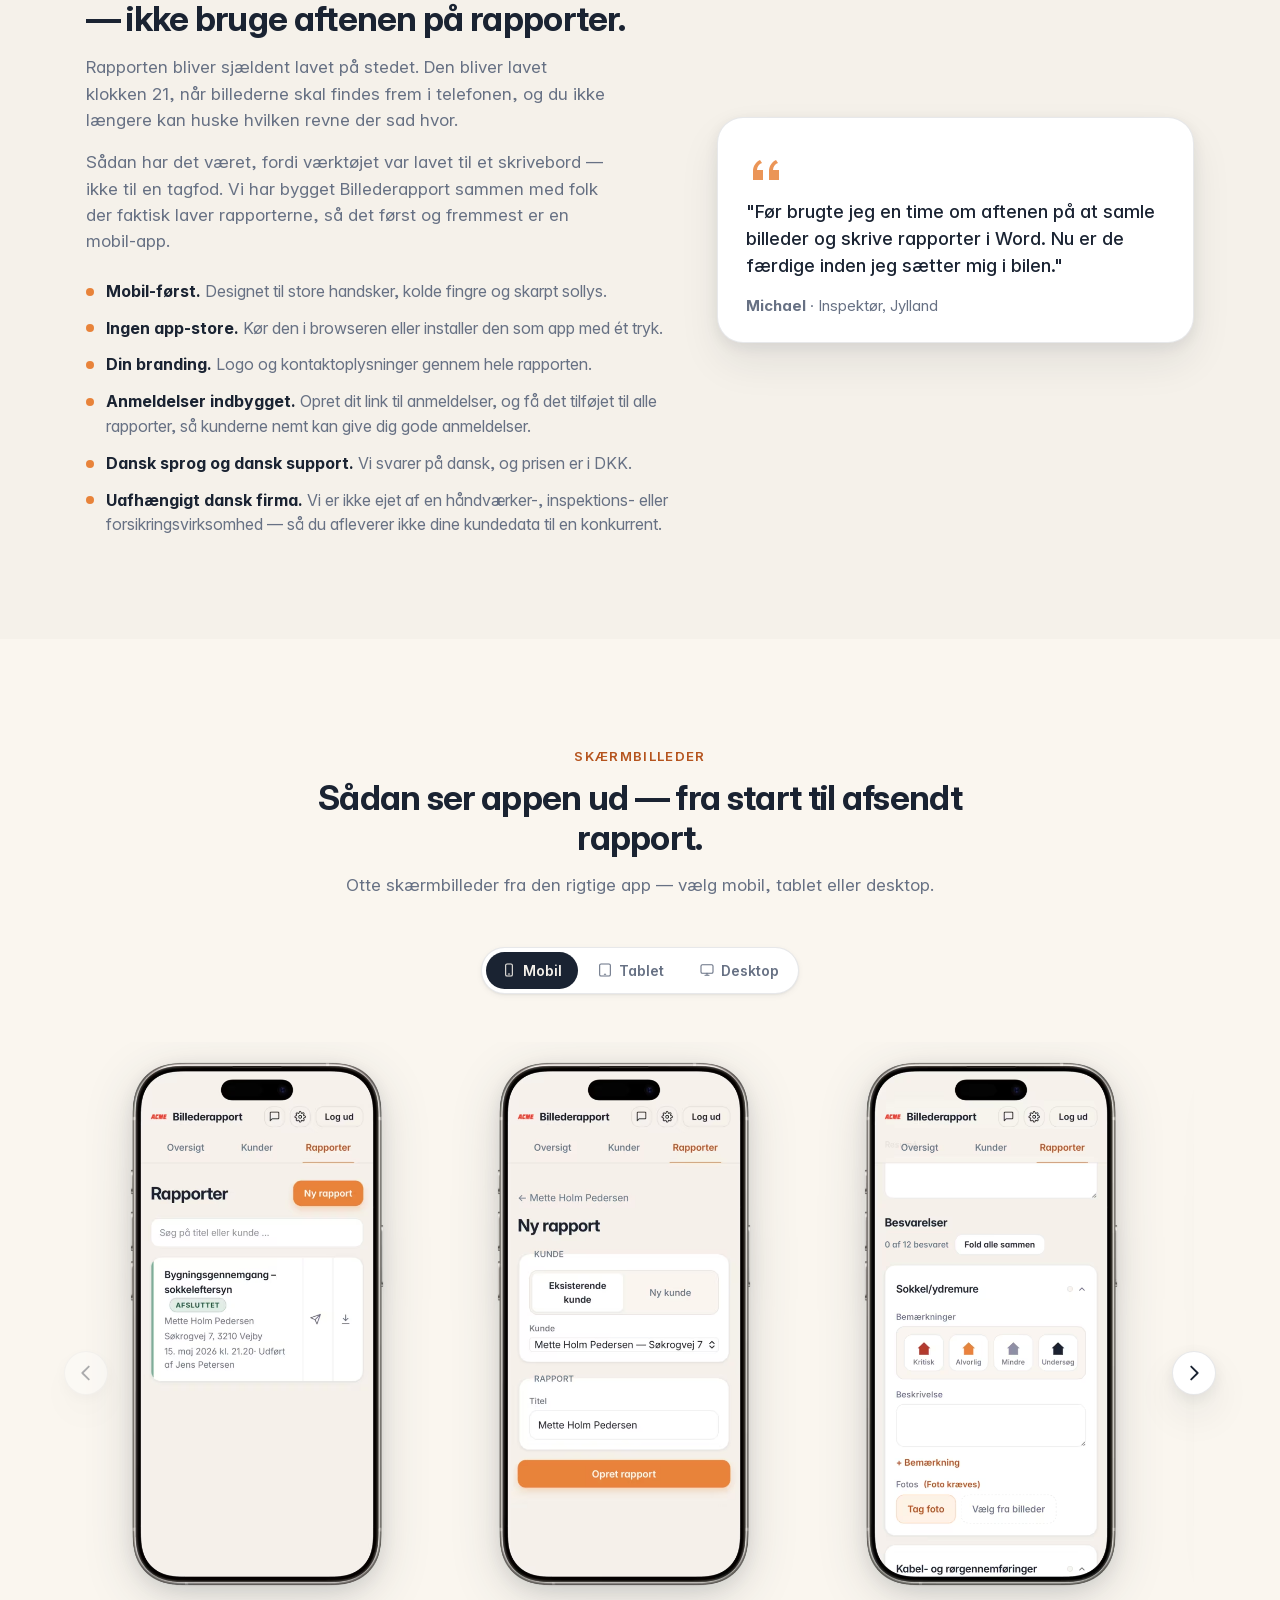
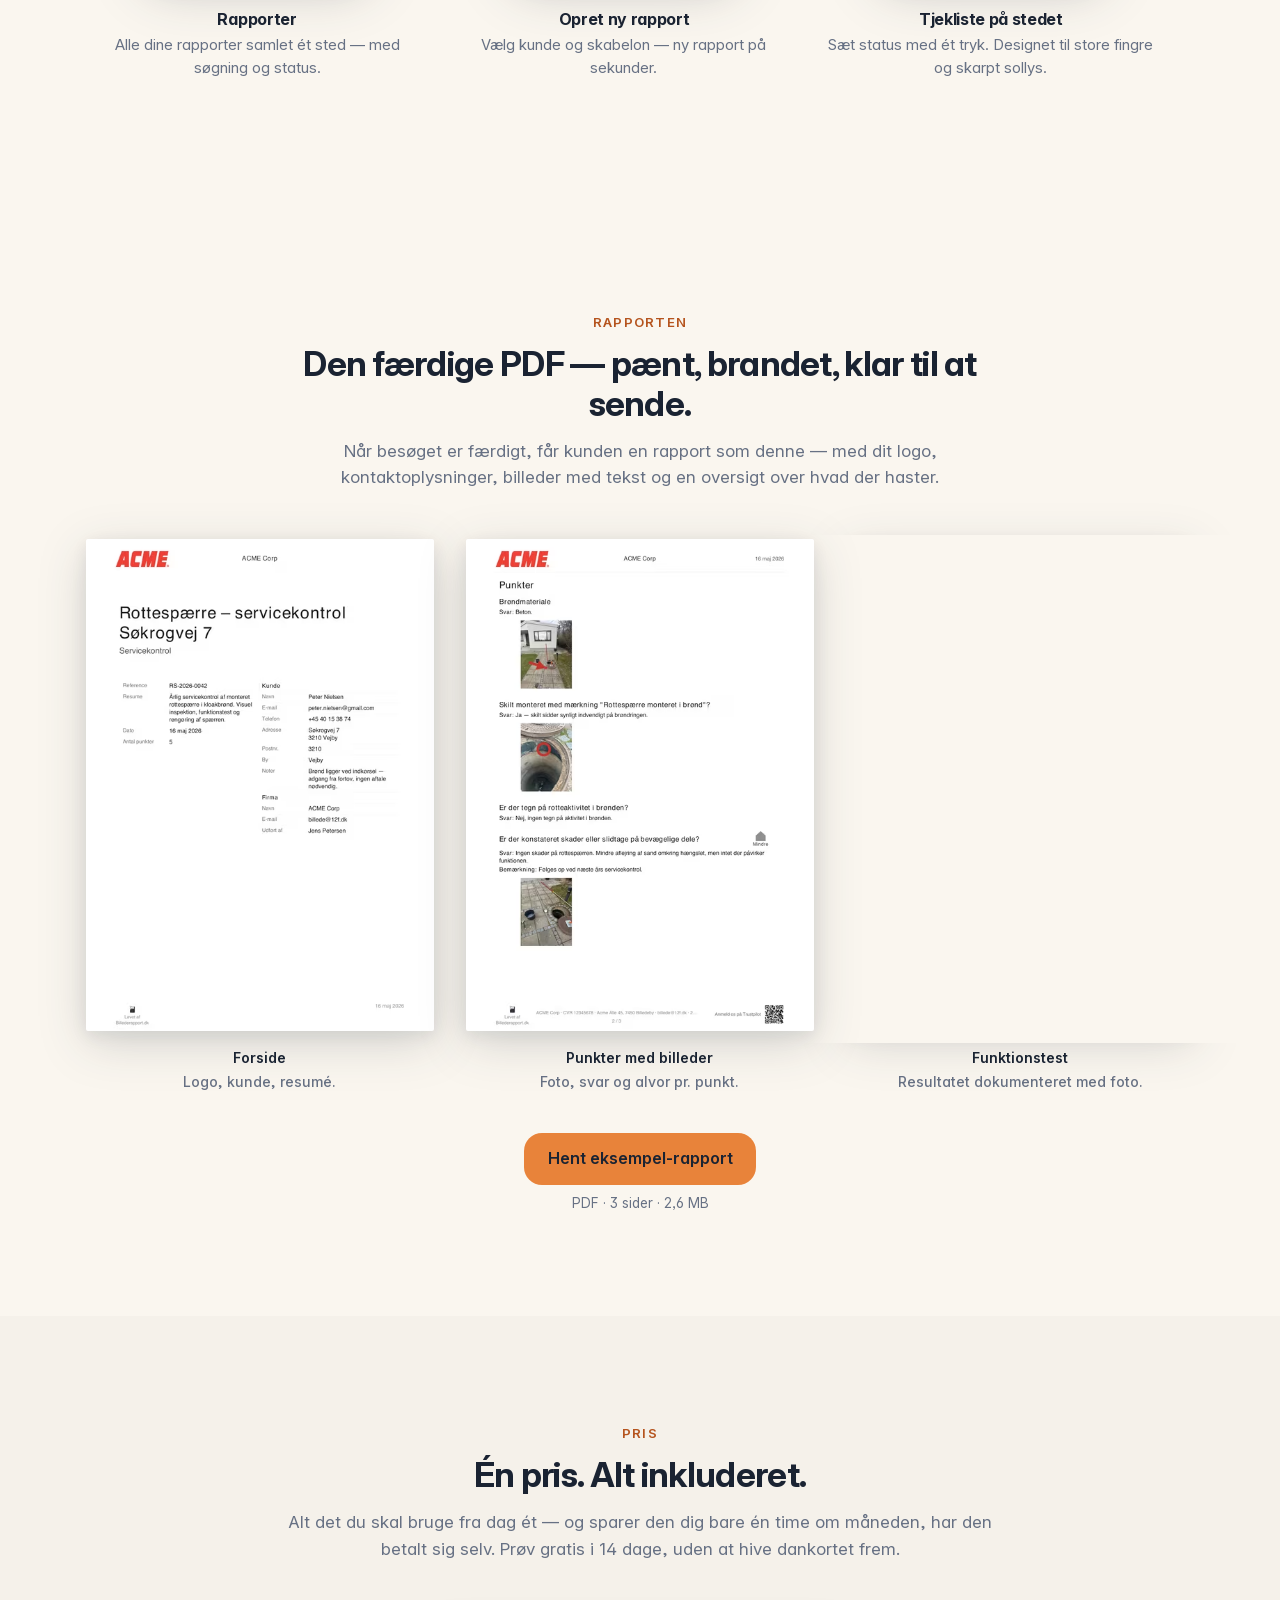
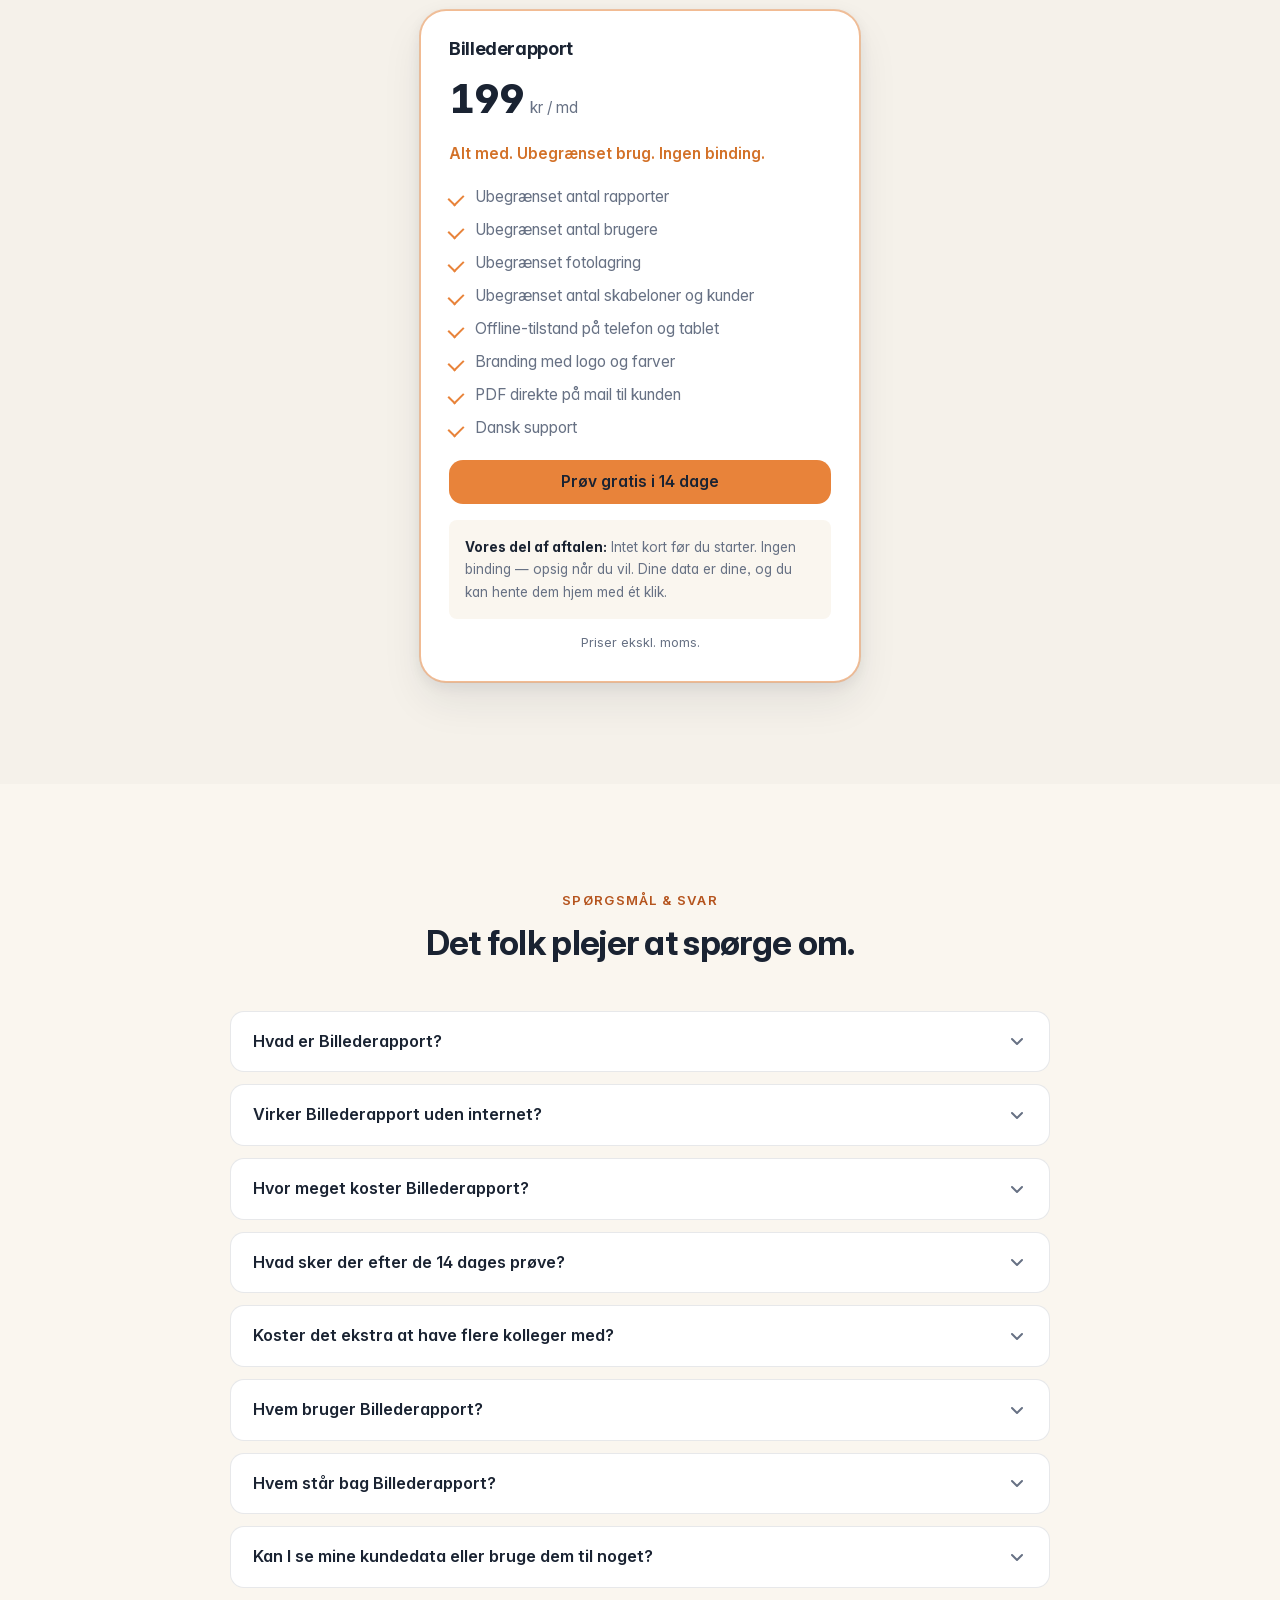
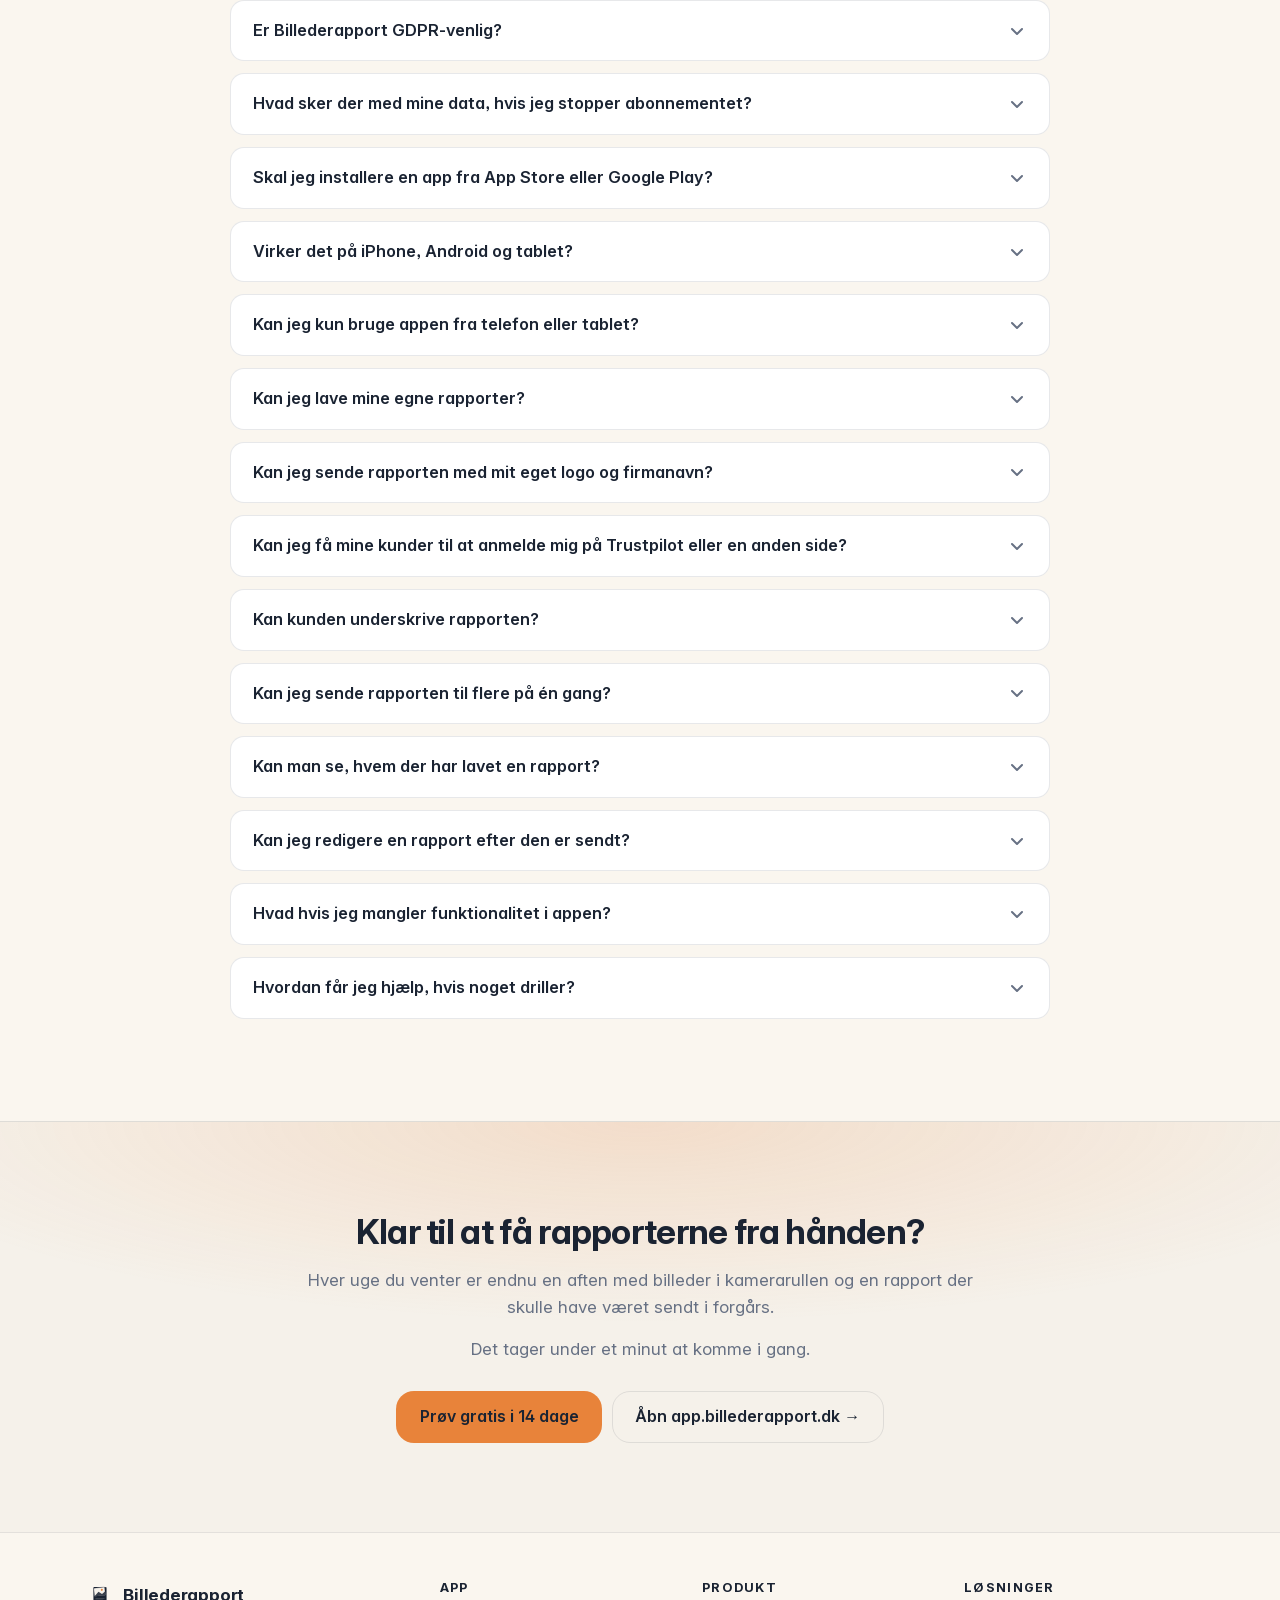
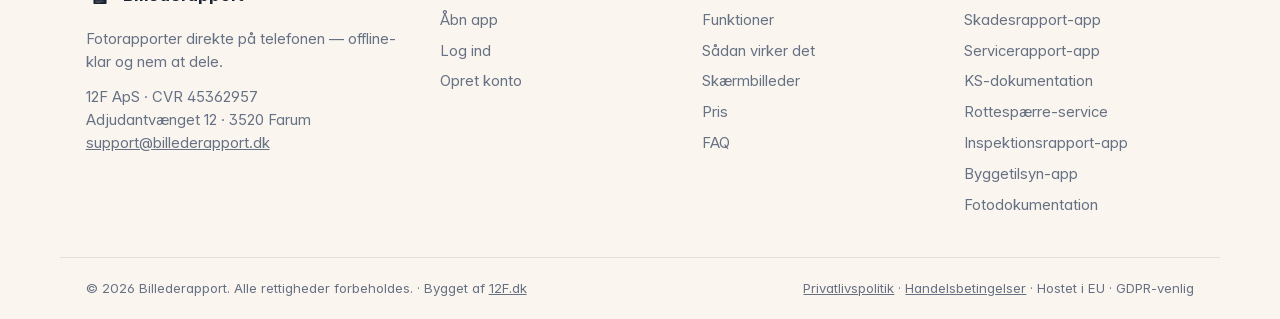
==== commit 071a3042: "analytics: enable Umami Core Web Vitals (data-performance) The self-hosted tracker (umami.robert-jen" ====
--- a/index.html
+++ b/index.html
@@ -3024,6 +3024,9 @@
         });
       });
     </script>
-    <script defer src="https://umami.robert-jensen.dk/script.js" data-website-id="39882bf2-3493-429b-bb09-25e00528822a"></script>
+    <!-- Umami analytics: production-hostname guard — local dev (localhost/127.0.0.1/preview domains) never reports to the billederapport.dk production site. -->
+<script>
+(function(){var H="billederapport.dk",d=document;if(location.hostname===H||location.hostname==="www."+H){var s=d.createElement("script");s.src="https://umami.robert-jensen.dk/script.js";s.defer=true;s.dataset.websiteId="39882bf2-3493-429b-bb09-25e00528822a";s.dataset.performance="true";d.head.appendChild(s);}})();
+</script>
   </body>
 </html>
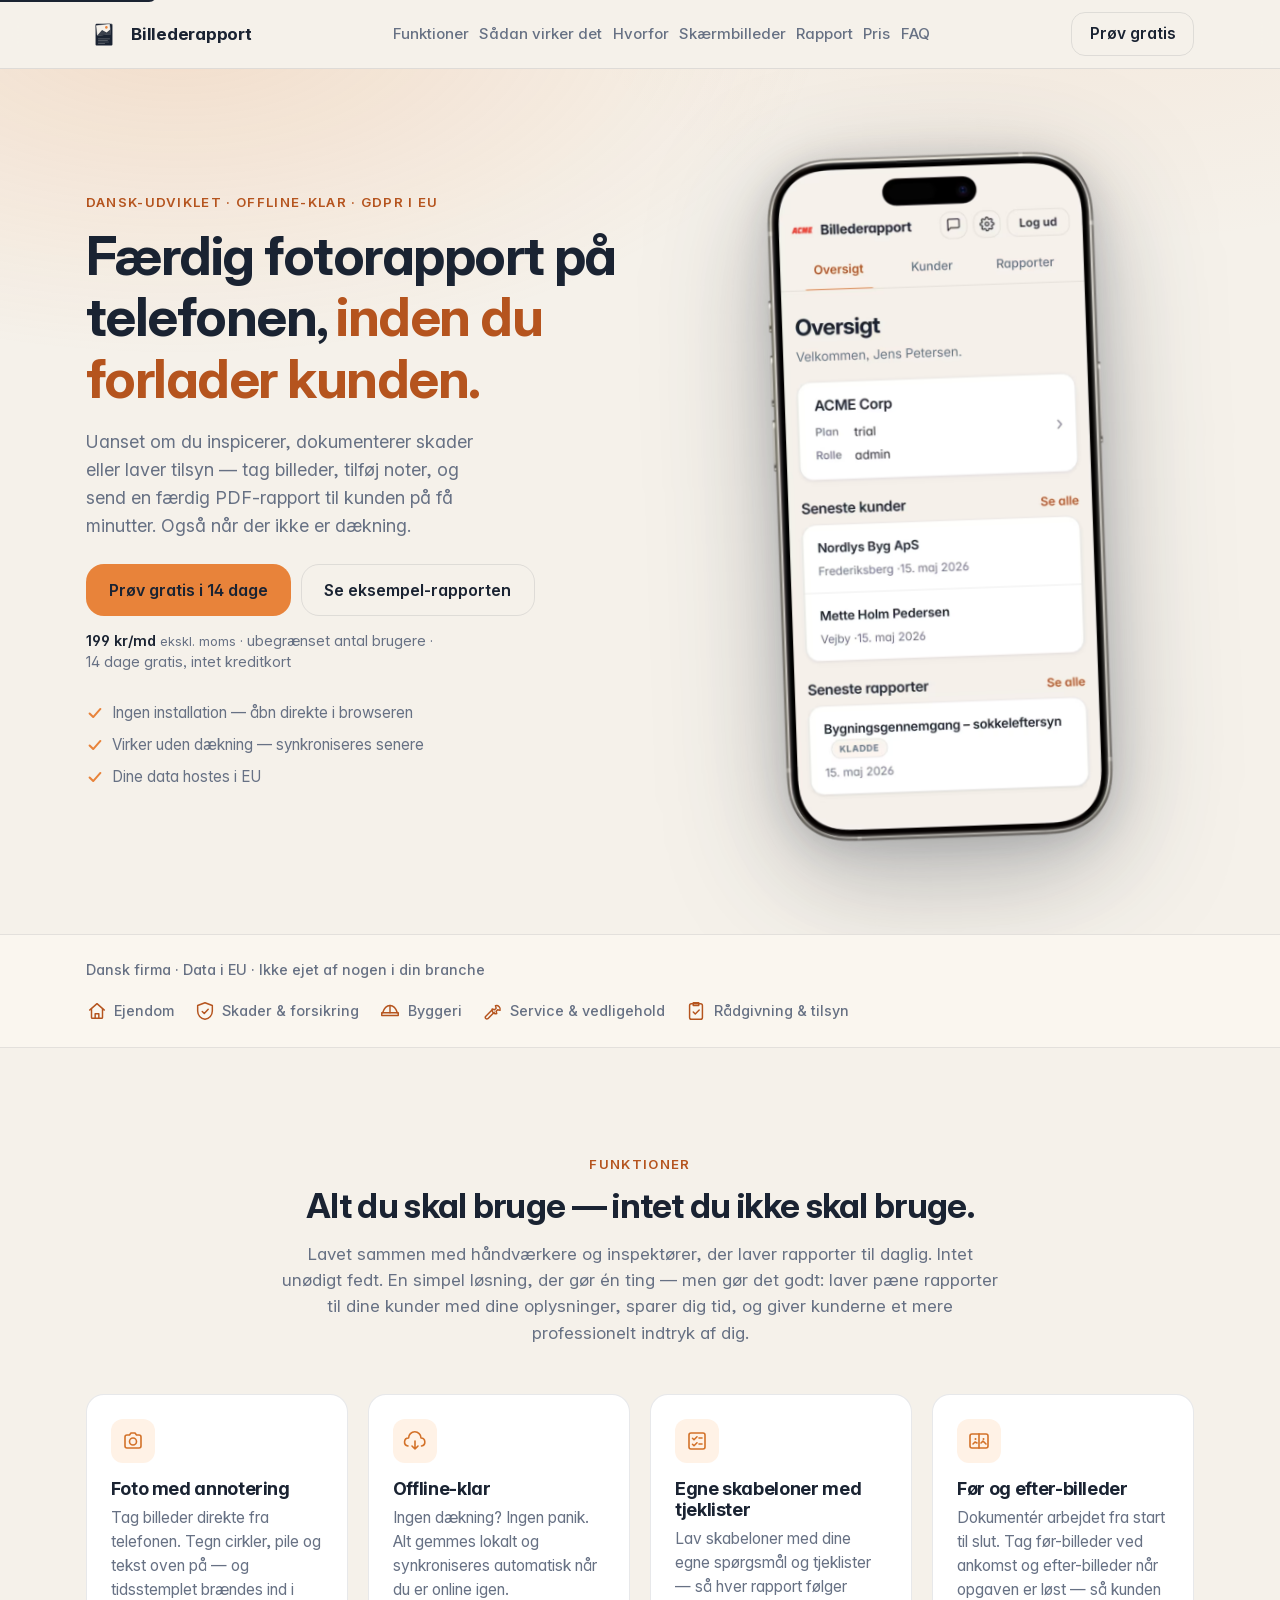
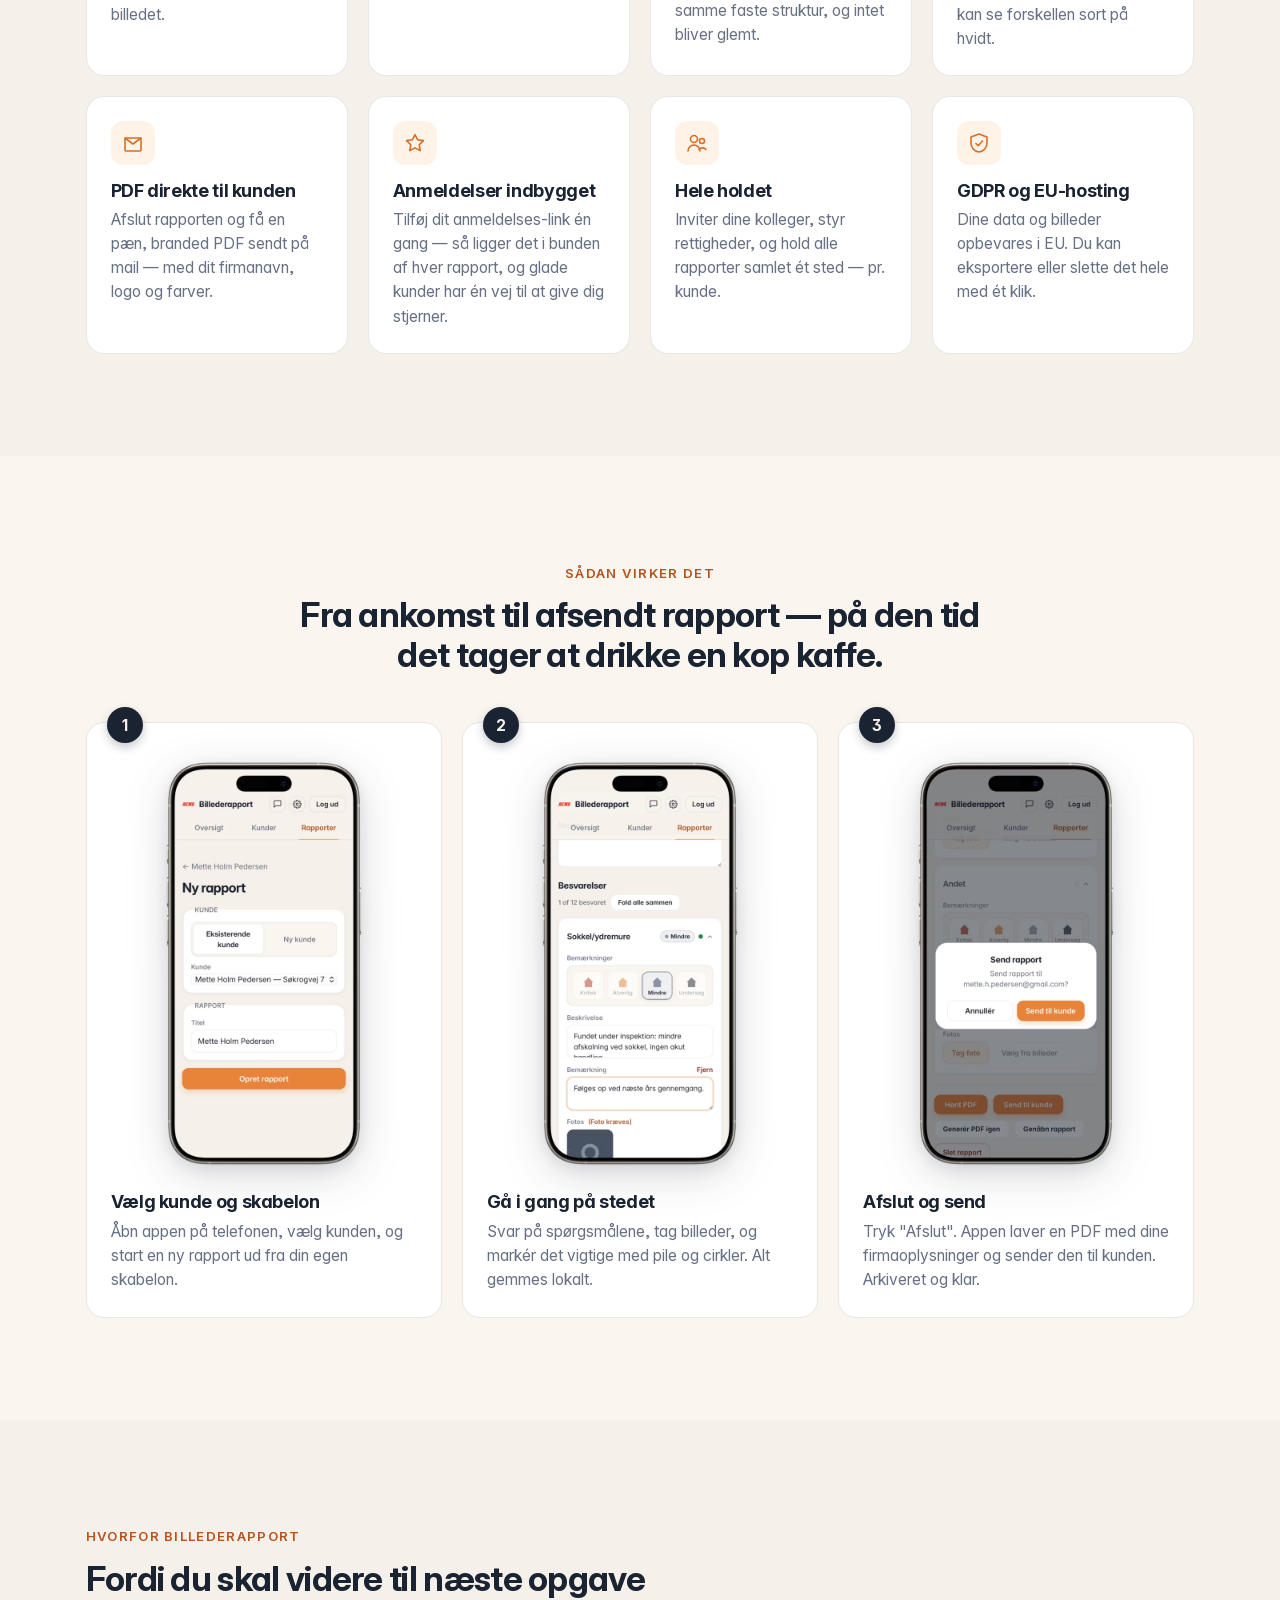
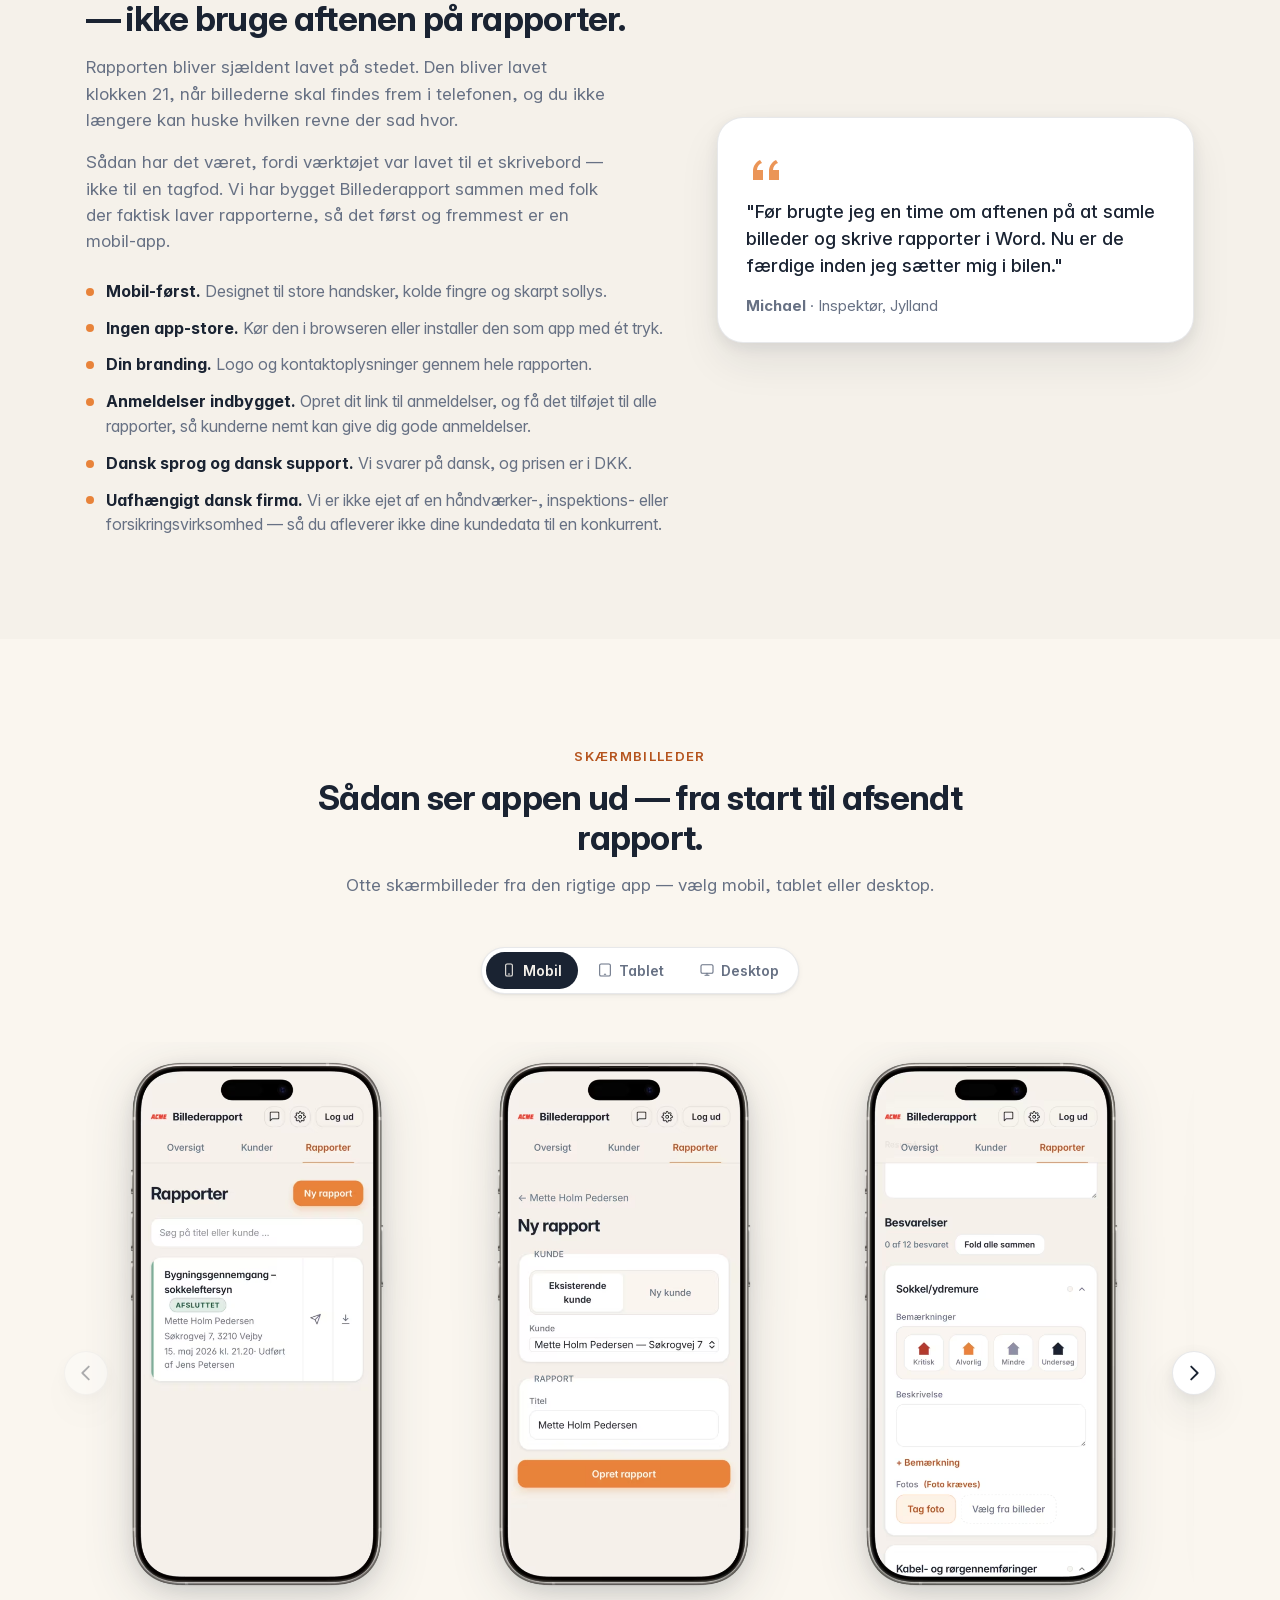
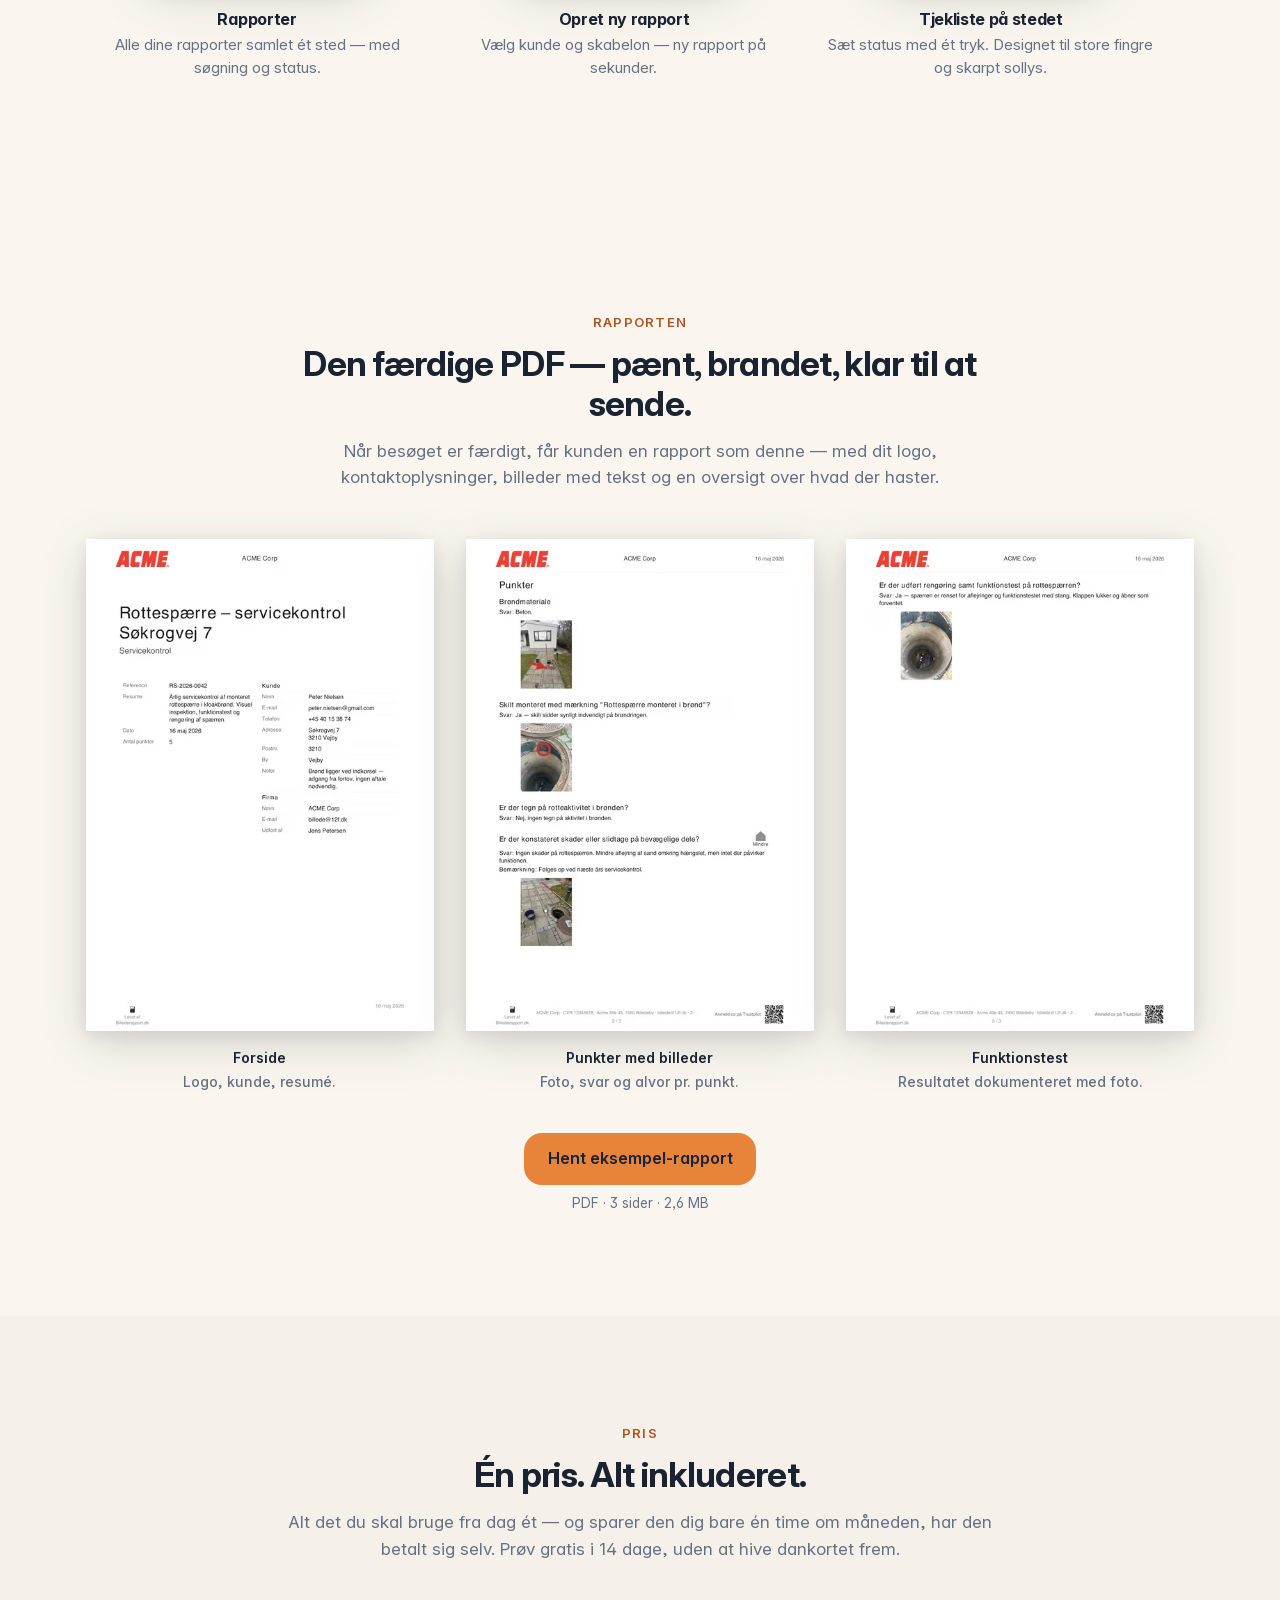
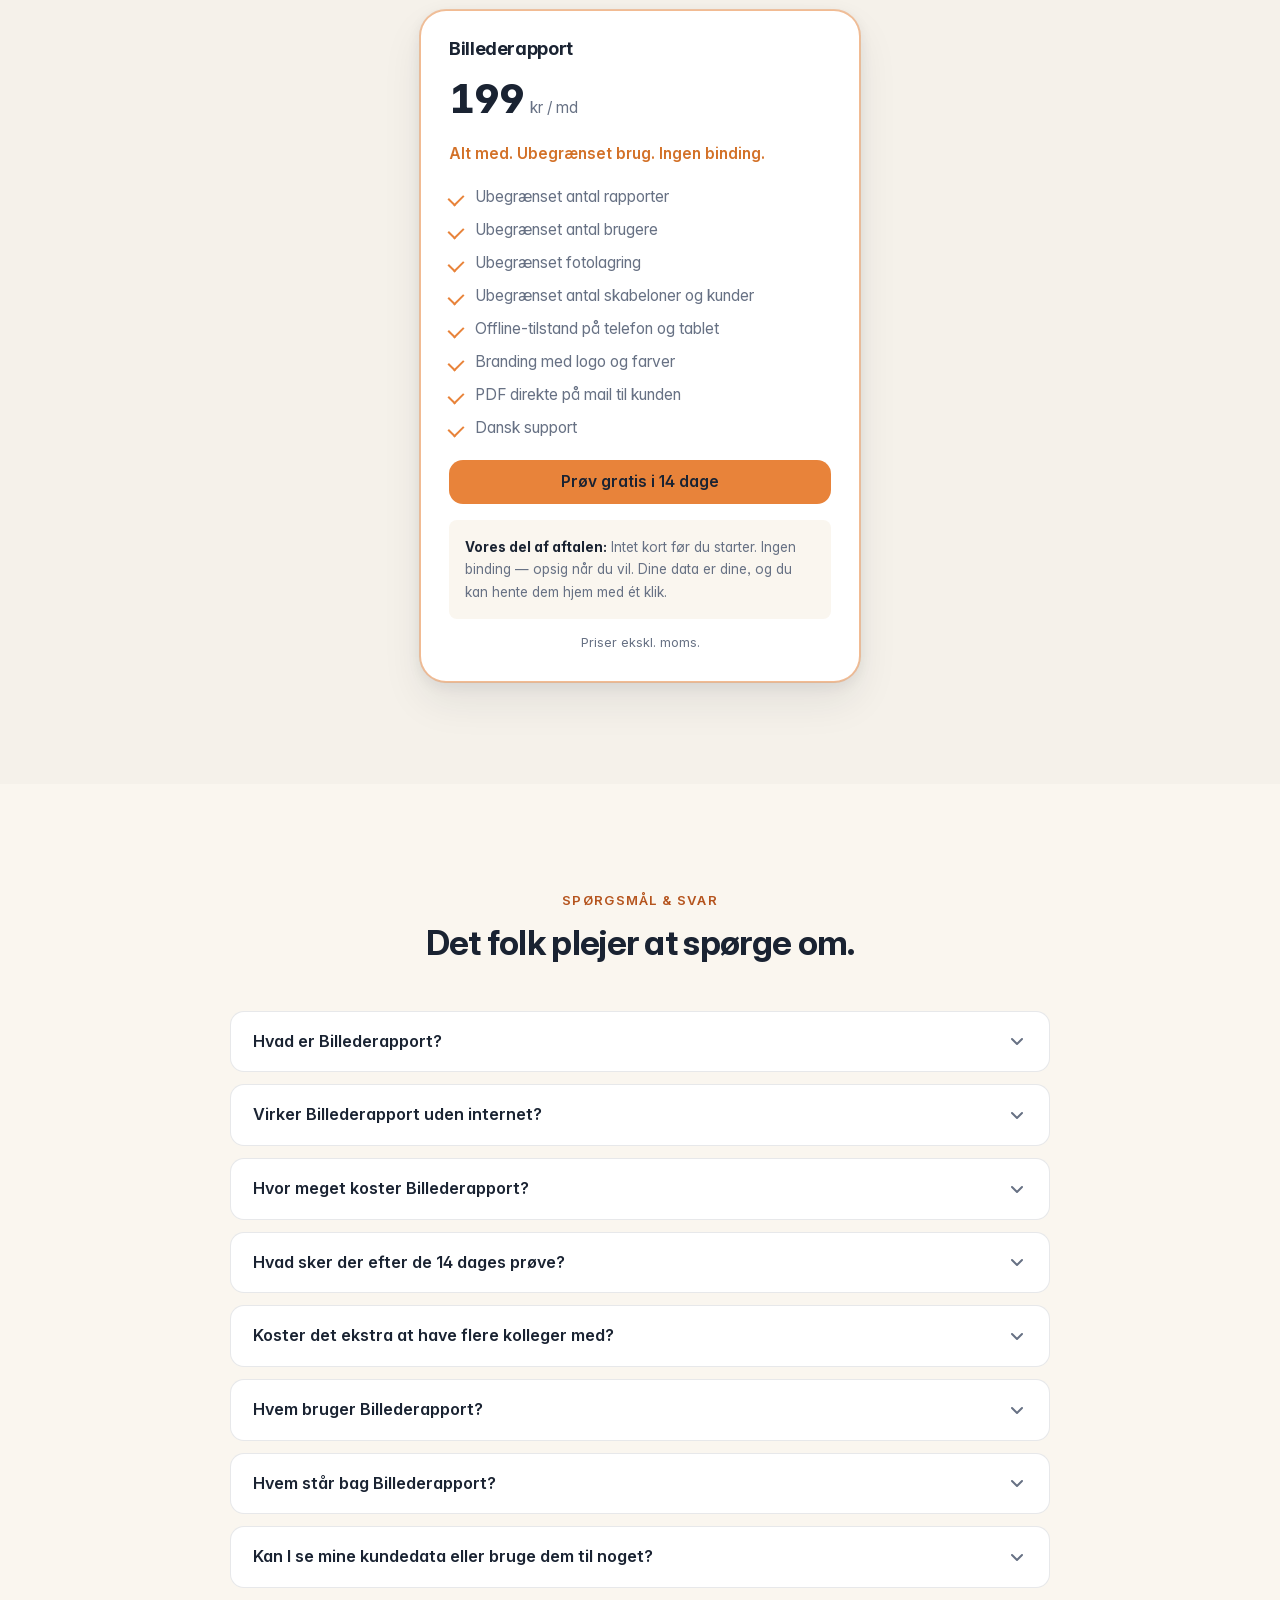
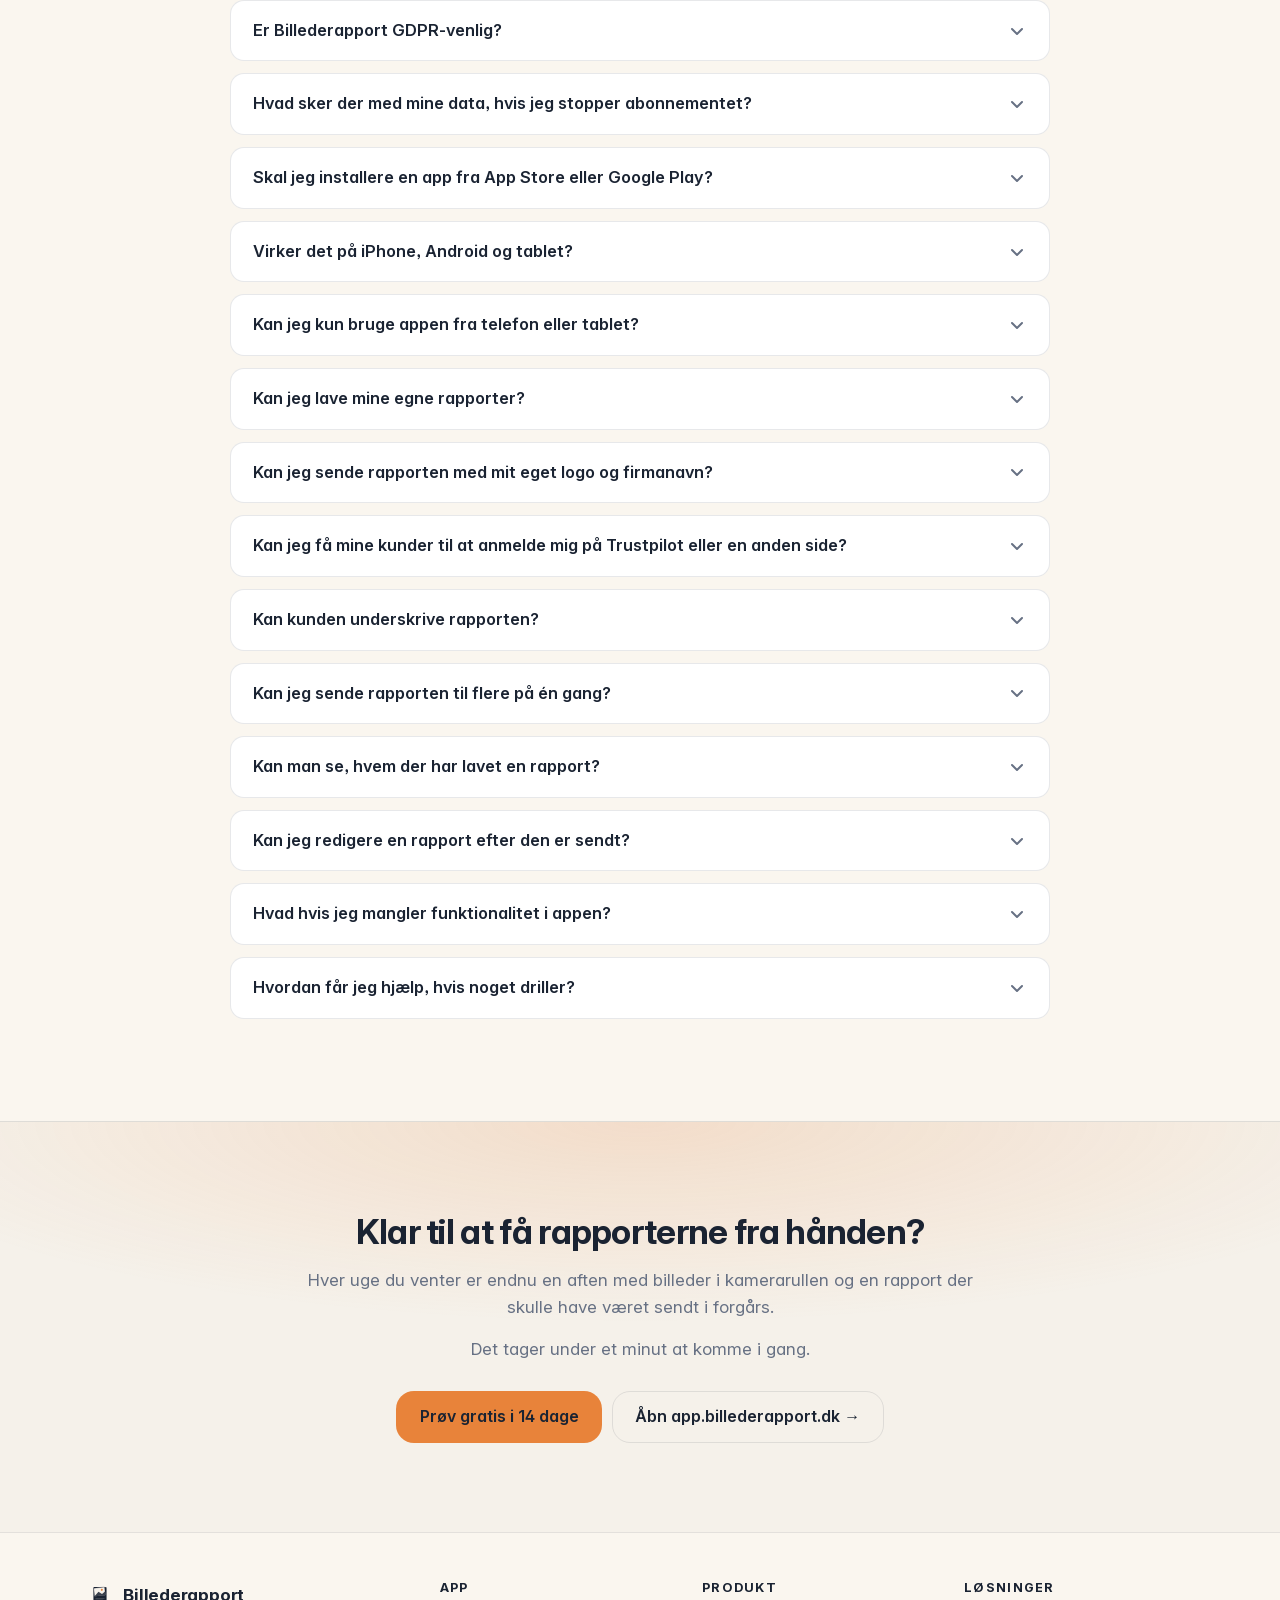
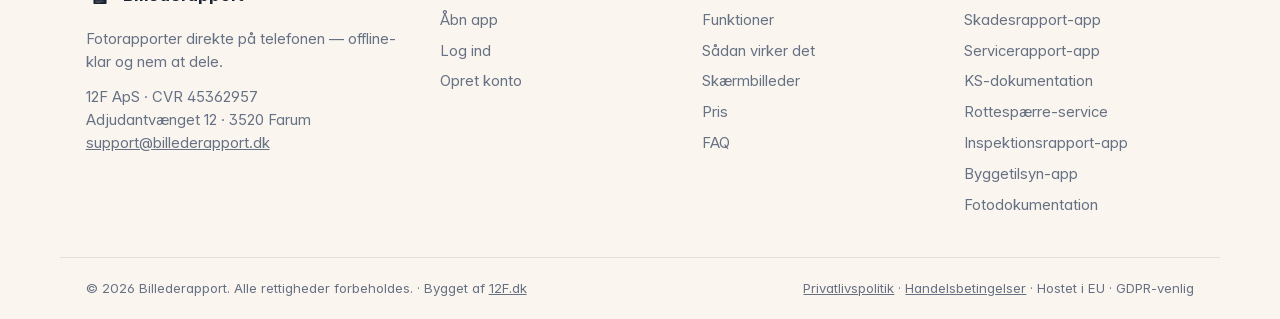
==== commit 9ae14f8b: "Show price, unlimited users and free trial under the hero CTA (#97) Add a quiet .hero-price line und" ====
--- a/index.html
+++ b/index.html
@@ -430,6 +430,22 @@
 }
 .cta-row-centered {
   justify-content: center;
+}
+.hero-price {
+  margin-top: 0.85rem;
+  color: var(--text-muted);
+  font-size: 0.9rem;
+  line-height: 1.5;
+}
+.hero-price strong {
+  color: var(--text);
+  font-weight: 600;
+}
+.hero-price-vat {
+  font-size: 0.8rem;
+}
+.hero-price-item {
+  white-space: nowrap;
 }
 
 .trust-points {
@@ -1277,7 +1293,7 @@
           "name": "Fotorapport-app til håndværkere og inspektører",
           "description": "Slut med at samle billeder og skrive rapporter om aftenen. Lav fotorapporten færdig på telefonen hos kunden — også uden dækning. Dansk, GDPR og data i EU.",
           "inLanguage": "da-DK",
-          "dateModified": "2026-09-19",
+          "dateModified": "2026-11-16",
           "isPartOf": { "@id": "https://billederapport.dk/#website" },
           "about": { "@id": "https://billederapport.dk/#app" },
           "primaryImageOfPage": "https://billederapport.dk/assets/og/og-card.png"
@@ -1586,6 +1602,7 @@
                 Se eksempel-rapporten
               </a>
             </div>
+            <p class="hero-price"><span class="hero-price-item"><strong>199 kr/md</strong> <span class="hero-price-vat">ekskl. moms</span></span> · <span class="hero-price-item">ubegrænset antal brugere</span> · <span class="hero-price-item">14 dage gratis, intet kreditkort</span></p>
 
             <ul class="trust-points" aria-label="Fordele">
               <li>
